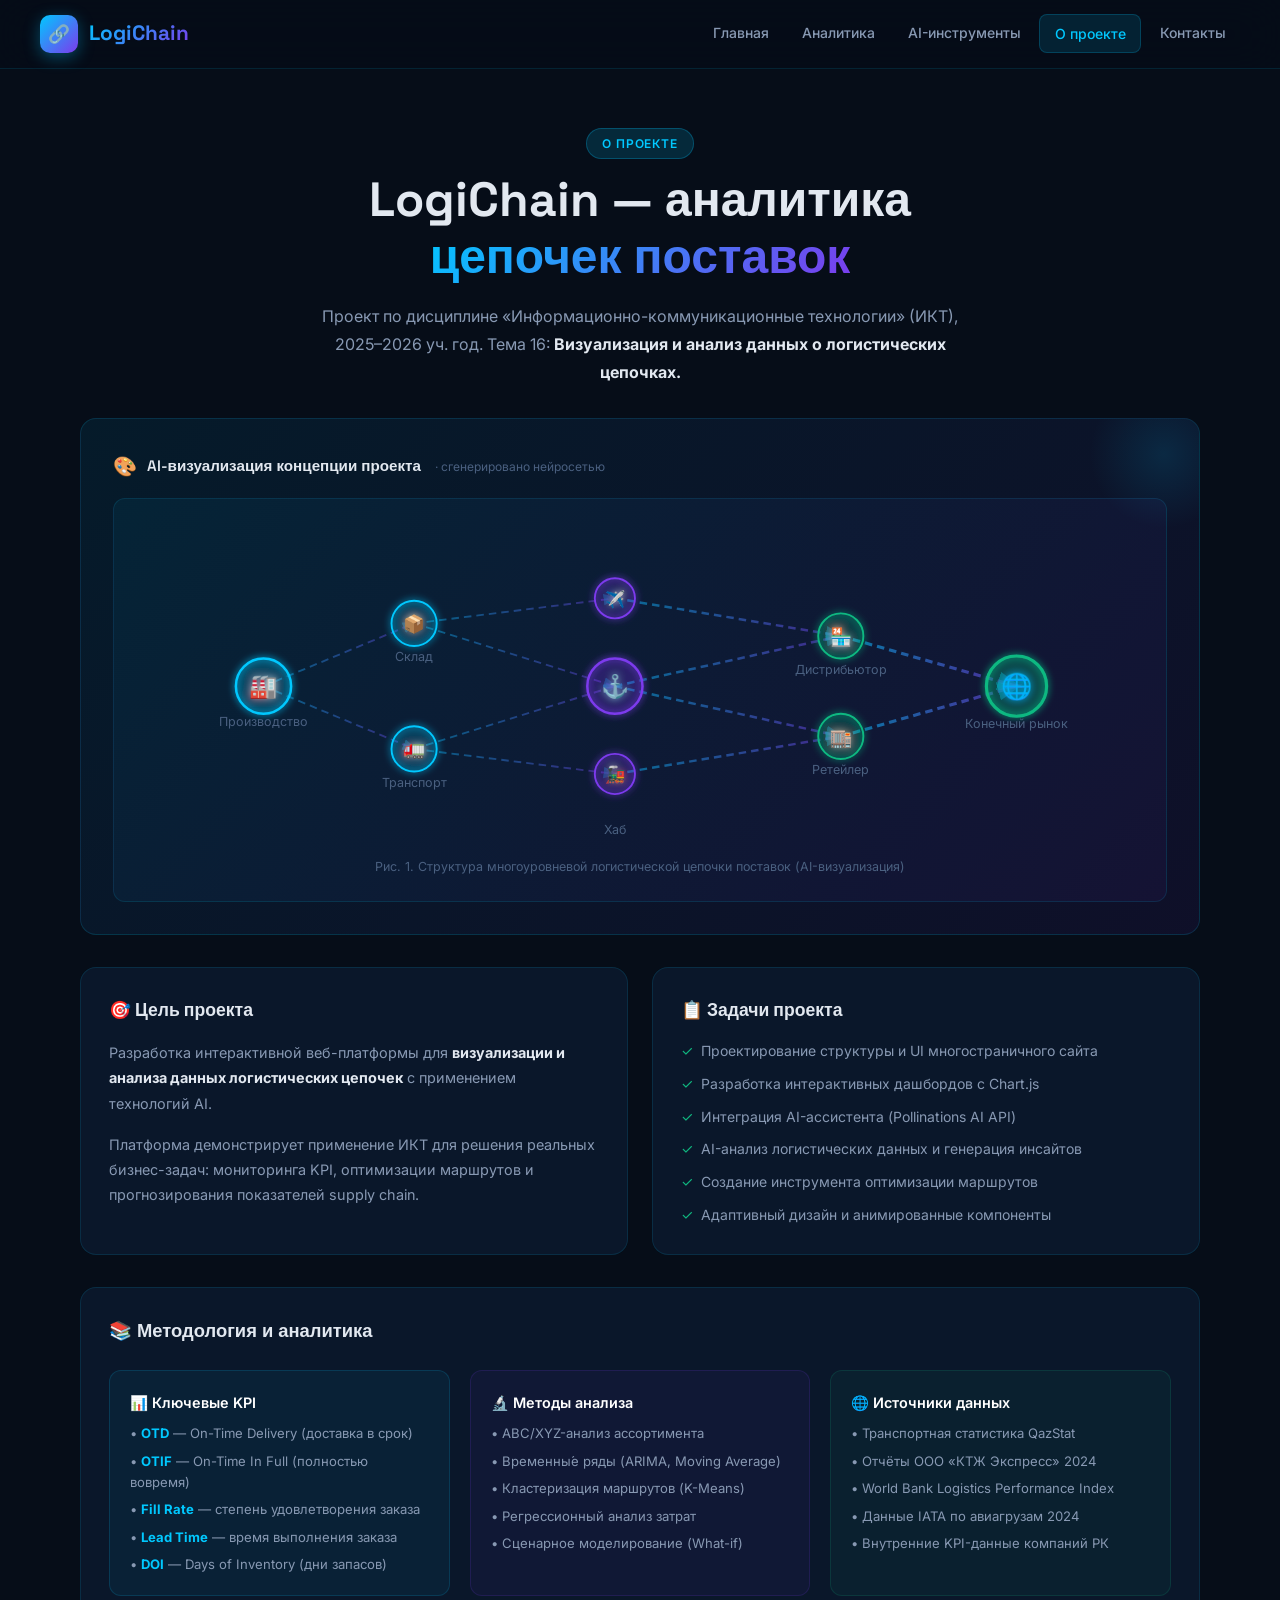
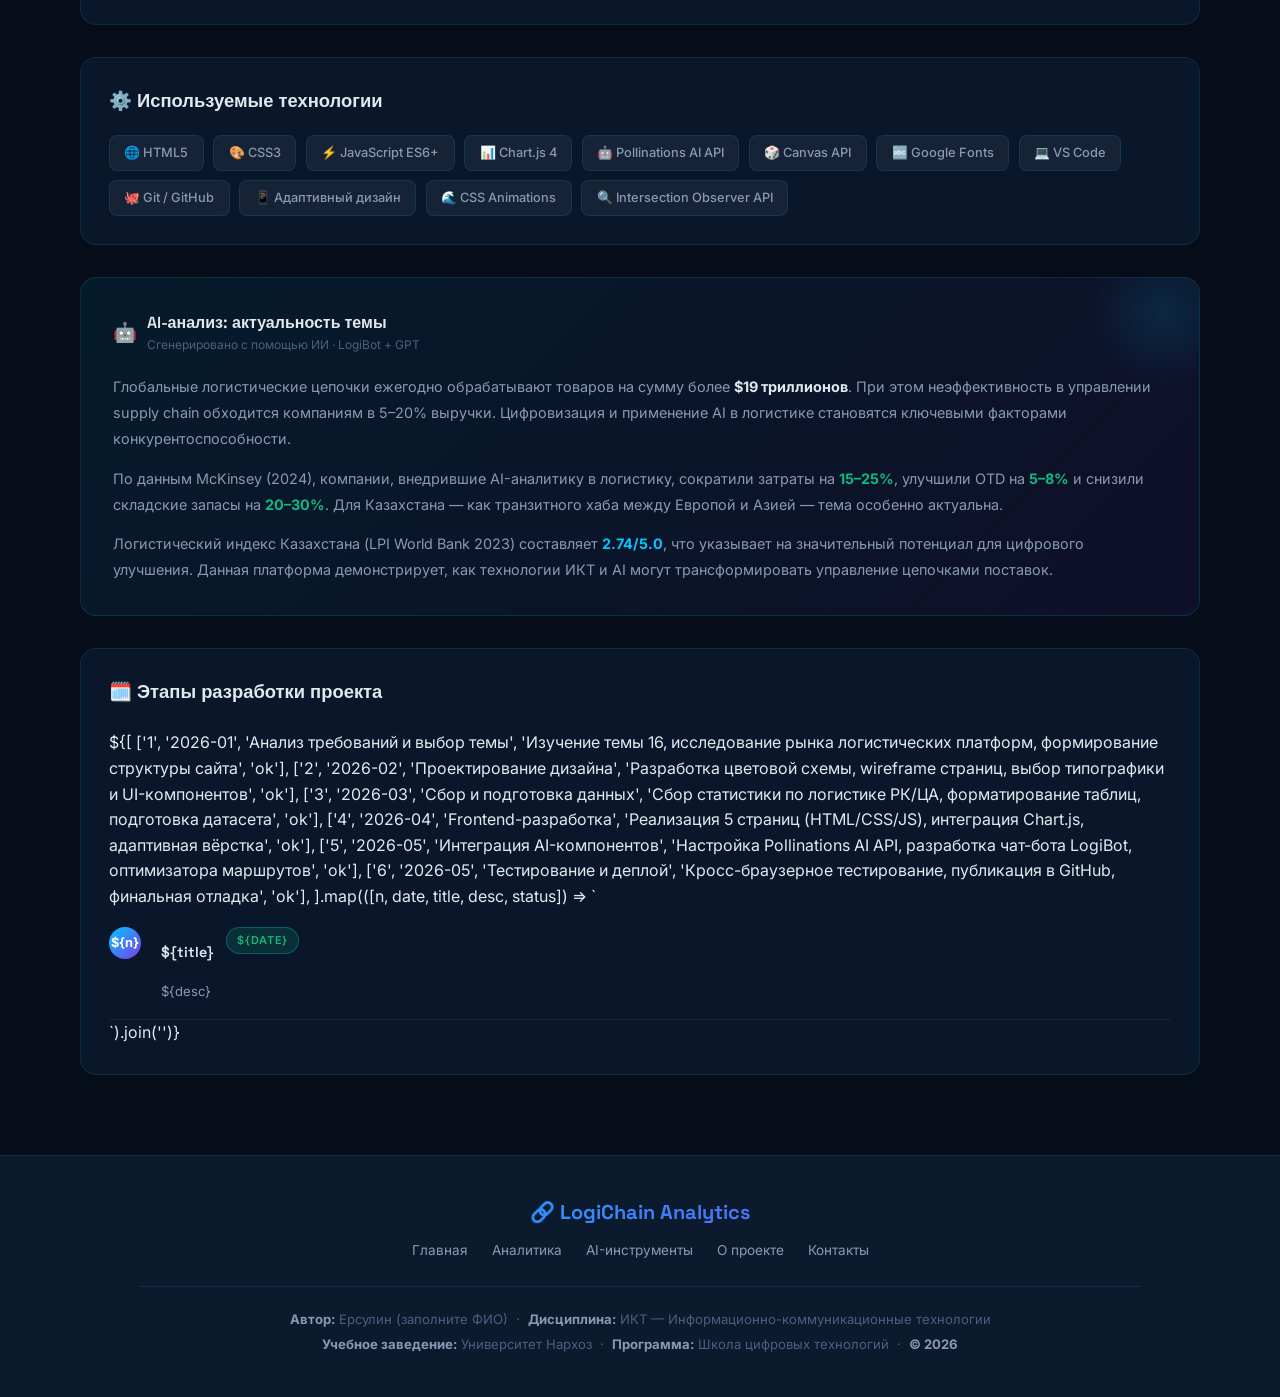
==== about.html @ 39f90971 "feat: LogiChain — платформа аналитики логистических цепочек Тема 16: Визуализация и анализ данных о " ====
<!DOCTYPE html>
<html lang="ru">
<head>
  <meta charset="UTF-8">
  <meta name="viewport" content="width=device-width, initial-scale=1.0">
  <title>О проекте — LogiChain</title>
  <link rel="stylesheet" href="style.css">
  <link rel="icon" href="data:image/svg+xml,<svg xmlns='http://www.w3.org/2000/svg' viewBox='0 0 100 100'><text y='.9em' font-size='90'>ℹ️</text></svg>">
</head>
<body>

<header>
  <a class="logo" href="index.html">
    <div class="logo-icon">🔗</div>
    <span class="logo-text">LogiChain</span>
  </a>
  <nav>
    <ul>
      <li><a href="index.html">Главная</a></li>
      <li><a href="analytics.html">Аналитика</a></li>
      <li><a href="ai-tools.html">AI-инструменты</a></li>
      <li><a href="about.html" class="active">О проекте</a></li>
      <li><a href="contact.html">Контакты</a></li>
    </ul>
  </nav>
</header>

<main>

  <!-- PAGE HEADER -->
  <div style="padding:4rem 2.5rem 2rem;max-width:900px;margin:0 auto;text-align:center;">
    <div class="section-label" style="margin-bottom:0.75rem;">О проекте</div>
    <h1 style="font-family:'Space Grotesk',sans-serif;font-size:clamp(2rem,5vw,3rem);font-weight:700;line-height:1.2;margin-bottom:1rem;">
      LogiChain — аналитика<br><span class="grad-text">цепочек поставок</span>
    </h1>
    <p style="color:var(--text-dim);font-size:1rem;line-height:1.75;max-width:680px;margin:0 auto;">
      Проект по дисциплине «Информационно-коммуникационные технологии» (ИКТ), 2025–2026 уч. год.
      Тема 16: <strong style="color:var(--text);">Визуализация и анализ данных о логистических цепочках.</strong>
    </p>
  </div>

  <!-- ABOUT CONTENT -->
  <section class="section" style="padding-top:0;">

    <!-- AI IMAGE SECTION (AI-generated visual description) -->
    <div class="ai-block" style="margin-bottom:2rem;">
      <div style="display:flex;align-items:center;gap:0.6rem;margin-bottom:1rem;">
        <span style="font-size:1.2rem;">🎨</span>
        <span style="font-family:'Space Grotesk',sans-serif;font-weight:600;font-size:0.95rem;">AI-визуализация концепции проекта</span>
        <span style="font-size:0.75rem;color:var(--text-muted);margin-left:0.25rem;">· сгенерировано нейросетью</span>
      </div>
      <!-- AI-Generated SVG illustration of logistics network -->
      <div style="background:linear-gradient(135deg,rgba(0,200,255,0.06),rgba(124,58,237,0.06));border:1px solid var(--border);border-radius:12px;padding:1.5rem;overflow:hidden;position:relative;">
        <svg viewBox="0 0 800 260" xmlns="http://www.w3.org/2000/svg" style="width:100%;height:auto;display:block;">
          <defs>
            <linearGradient id="g1" x1="0%" y1="0%" x2="100%" y2="0%">
              <stop offset="0%" style="stop-color:#00c8ff;stop-opacity:0.8"/>
              <stop offset="100%" style="stop-color:#7c3aed;stop-opacity:0.8"/>
            </linearGradient>
            <filter id="glow">
              <feGaussianBlur stdDeviation="3" result="blur"/>
              <feMerge><feMergeNode in="blur"/><feMergeNode in="SourceGraphic"/></feMerge>
            </filter>
            <marker id="arrow" markerWidth="8" markerHeight="8" refX="6" refY="3" orient="auto">
              <path d="M0,0 L0,6 L8,3 z" fill="url(#g1)" opacity="0.7"/>
            </marker>
          </defs>
          <!-- connections -->
          <line x1="100" y1="130" x2="220" y2="80"  stroke="url(#g1)" stroke-width="1.5" stroke-dasharray="6,4" opacity="0.5" marker-end="url(#arrow)"/>
          <line x1="100" y1="130" x2="220" y2="180" stroke="url(#g1)" stroke-width="1.5" stroke-dasharray="6,4" opacity="0.5" marker-end="url(#arrow)"/>
          <line x1="220" y1="80"  x2="380" y2="60"  stroke="url(#g1)" stroke-width="1.5" stroke-dasharray="6,4" opacity="0.5" marker-end="url(#arrow)"/>
          <line x1="220" y1="80"  x2="380" y2="130" stroke="url(#g1)" stroke-width="1.5" stroke-dasharray="6,4" opacity="0.5" marker-end="url(#arrow)"/>
          <line x1="220" y1="180" x2="380" y2="130" stroke="url(#g1)" stroke-width="1.5" stroke-dasharray="6,4" opacity="0.5" marker-end="url(#arrow)"/>
          <line x1="220" y1="180" x2="380" y2="200" stroke="url(#g1)" stroke-width="1.5" stroke-dasharray="6,4" opacity="0.5" marker-end="url(#arrow)"/>
          <line x1="380" y1="60"  x2="560" y2="90"  stroke="url(#g1)" stroke-width="2"   stroke-dasharray="6,4" opacity="0.6" marker-end="url(#arrow)"/>
          <line x1="380" y1="130" x2="560" y2="90"  stroke="url(#g1)" stroke-width="2"   stroke-dasharray="6,4" opacity="0.6" marker-end="url(#arrow)"/>
          <line x1="380" y1="130" x2="560" y2="170" stroke="url(#g1)" stroke-width="2"   stroke-dasharray="6,4" opacity="0.6" marker-end="url(#arrow)"/>
          <line x1="380" y1="200" x2="560" y2="170" stroke="url(#g1)" stroke-width="2"   stroke-dasharray="6,4" opacity="0.6" marker-end="url(#arrow)"/>
          <line x1="560" y1="90"  x2="700" y2="130" stroke="url(#g1)" stroke-width="2.5" stroke-dasharray="6,4" opacity="0.7" marker-end="url(#arrow)"/>
          <line x1="560" y1="170" x2="700" y2="130" stroke="url(#g1)" stroke-width="2.5" stroke-dasharray="6,4" opacity="0.7" marker-end="url(#arrow)"/>
          <!-- nodes -->
          <g filter="url(#glow)">
            <circle cx="100" cy="130" r="22" fill="rgba(0,200,255,0.12)" stroke="#00c8ff" stroke-width="2"/>
            <text x="100" y="136" text-anchor="middle" font-size="18">🏭</text>
            <circle cx="220" cy="80"  r="18" fill="rgba(0,200,255,0.10)" stroke="#00c8ff" stroke-width="1.5"/>
            <text x="220" y="85"  text-anchor="middle" font-size="14">📦</text>
            <circle cx="220" cy="180" r="18" fill="rgba(0,200,255,0.10)" stroke="#00c8ff" stroke-width="1.5"/>
            <text x="220" y="185" text-anchor="middle" font-size="14">🚛</text>
            <circle cx="380" cy="60"  r="16" fill="rgba(124,58,237,0.12)" stroke="#7c3aed" stroke-width="1.5"/>
            <text x="380" y="65"  text-anchor="middle" font-size="13">✈️</text>
            <circle cx="380" cy="130" r="22" fill="rgba(124,58,237,0.15)" stroke="#7c3aed" stroke-width="2"/>
            <text x="380" y="136" text-anchor="middle" font-size="18">⚓</text>
            <circle cx="380" cy="200" r="16" fill="rgba(124,58,237,0.12)" stroke="#7c3aed" stroke-width="1.5"/>
            <text x="380" y="205" text-anchor="middle" font-size="13">🚂</text>
            <circle cx="560" cy="90"  r="18" fill="rgba(16,185,129,0.12)" stroke="#10b981" stroke-width="1.5"/>
            <text x="560" y="96"  text-anchor="middle" font-size="14">🏪</text>
            <circle cx="560" cy="170" r="18" fill="rgba(16,185,129,0.12)" stroke="#10b981" stroke-width="1.5"/>
            <text x="560" y="176" text-anchor="middle" font-size="14">🏬</text>
            <circle cx="700" cy="130" r="24" fill="rgba(16,185,129,0.18)" stroke="#10b981" stroke-width="2.5"/>
            <text x="700" y="137" text-anchor="middle" font-size="20">🌐</text>
          </g>
          <!-- labels -->
          <text x="100" y="162" text-anchor="middle" fill="#4a6080" font-size="10" font-family="Inter">Производство</text>
          <text x="220" y="110" text-anchor="middle" fill="#4a6080" font-size="10" font-family="Inter">Склад</text>
          <text x="220" y="210" text-anchor="middle" fill="#4a6080" font-size="10" font-family="Inter">Транспорт</text>
          <text x="380" y="248" text-anchor="middle" fill="#4a6080" font-size="10" font-family="Inter">Хаб</text>
          <text x="560" y="120" text-anchor="middle" fill="#4a6080" font-size="10" font-family="Inter">Дистрибьютор</text>
          <text x="560" y="200" text-anchor="middle" fill="#4a6080" font-size="10" font-family="Inter">Ретейлер</text>
          <text x="700" y="163" text-anchor="middle" fill="#4a6080" font-size="10" font-family="Inter">Конечный рынок</text>
        </svg>
        <div style="text-align:center;font-size:0.78rem;color:var(--text-muted);margin-top:0.5rem;">Рис. 1. Структура многоуровневой логистической цепочки поставок (AI-визуализация)</div>
      </div>
    </div>

    <!-- PROJECT DESCRIPTION -->
    <div class="grid-2" style="margin-bottom:2rem;">
      <div class="card">
        <h3 style="font-family:'Space Grotesk',sans-serif;font-size:1.1rem;font-weight:600;margin-bottom:1rem;">🎯 Цель проекта</h3>
        <p style="font-size:0.9rem;color:var(--text-dim);line-height:1.75;margin-bottom:1rem;">
          Разработка интерактивной веб-платформы для <strong style="color:var(--text);">визуализации и анализа данных логистических цепочек</strong> с применением технологий AI.
        </p>
        <p style="font-size:0.9rem;color:var(--text-dim);line-height:1.75;">
          Платформа демонстрирует применение ИКТ для решения реальных бизнес-задач: мониторинга KPI, оптимизации маршрутов и прогнозирования показателей supply chain.
        </p>
      </div>
      <div class="card">
        <h3 style="font-family:'Space Grotesk',sans-serif;font-size:1.1rem;font-weight:600;margin-bottom:1rem;">📋 Задачи проекта</h3>
        <ul style="list-style:none;display:flex;flex-direction:column;gap:0.65rem;">
          <li style="display:flex;gap:0.5rem;font-size:0.875rem;color:var(--text-dim);">
            <span style="color:var(--green);flex-shrink:0;">✓</span>Проектирование структуры и UI многостраничного сайта
          </li>
          <li style="display:flex;gap:0.5rem;font-size:0.875rem;color:var(--text-dim);">
            <span style="color:var(--green);flex-shrink:0;">✓</span>Разработка интерактивных дашбордов с Chart.js
          </li>
          <li style="display:flex;gap:0.5rem;font-size:0.875rem;color:var(--text-dim);">
            <span style="color:var(--green);flex-shrink:0;">✓</span>Интеграция AI-ассистента (Pollinations AI API)
          </li>
          <li style="display:flex;gap:0.5rem;font-size:0.875rem;color:var(--text-dim);">
            <span style="color:var(--green);flex-shrink:0;">✓</span>AI-анализ логистических данных и генерация инсайтов
          </li>
          <li style="display:flex;gap:0.5rem;font-size:0.875rem;color:var(--text-dim);">
            <span style="color:var(--green);flex-shrink:0;">✓</span>Создание инструмента оптимизации маршрутов
          </li>
          <li style="display:flex;gap:0.5rem;font-size:0.875rem;color:var(--text-dim);">
            <span style="color:var(--green);flex-shrink:0;">✓</span>Адаптивный дизайн и анимированные компоненты
          </li>
        </ul>
      </div>
    </div>

    <!-- METHODOLOGY -->
    <div class="card" style="margin-bottom:2rem;">
      <h3 style="font-family:'Space Grotesk',sans-serif;font-size:1.15rem;font-weight:600;margin-bottom:1.5rem;">📚 Методология и аналитика</h3>

      <div style="display:grid;grid-template-columns:repeat(auto-fit,minmax(260px,1fr));gap:1.25rem;">

        <div style="background:rgba(0,200,255,0.06);border:1px solid rgba(0,200,255,0.15);border-radius:12px;padding:1.25rem;">
          <div style="font-weight:600;font-size:0.9rem;color:white;margin-bottom:0.6rem;">📊 Ключевые KPI</div>
          <ul style="list-style:none;display:flex;flex-direction:column;gap:0.4rem;font-size:0.82rem;color:var(--text-dim);">
            <li>• <strong style="color:var(--cyan);">OTD</strong> — On-Time Delivery (доставка в срок)</li>
            <li>• <strong style="color:var(--cyan);">OTIF</strong> — On-Time In Full (полностью вовремя)</li>
            <li>• <strong style="color:var(--cyan);">Fill Rate</strong> — степень удовлетворения заказа</li>
            <li>• <strong style="color:var(--cyan);">Lead Time</strong> — время выполнения заказа</li>
            <li>• <strong style="color:var(--cyan);">DOI</strong> — Days of Inventory (дни запасов)</li>
          </ul>
        </div>

        <div style="background:rgba(124,58,237,0.06);border:1px solid rgba(124,58,237,0.15);border-radius:12px;padding:1.25rem;">
          <div style="font-weight:600;font-size:0.9rem;color:white;margin-bottom:0.6rem;">🔬 Методы анализа</div>
          <ul style="list-style:none;display:flex;flex-direction:column;gap:0.4rem;font-size:0.82rem;color:var(--text-dim);">
            <li>• ABC/XYZ-анализ ассортимента</li>
            <li>• Временны́е ряды (ARIMA, Moving Average)</li>
            <li>• Кластеризация маршрутов (K-Means)</li>
            <li>• Регрессионный анализ затрат</li>
            <li>• Сценарное моделирование (What-if)</li>
          </ul>
        </div>

        <div style="background:rgba(16,185,129,0.06);border:1px solid rgba(16,185,129,0.15);border-radius:12px;padding:1.25rem;">
          <div style="font-weight:600;font-size:0.9rem;color:white;margin-bottom:0.6rem;">🌐 Источники данных</div>
          <ul style="list-style:none;display:flex;flex-direction:column;gap:0.4rem;font-size:0.82rem;color:var(--text-dim);">
            <li>• Транспортная статистика QazStat</li>
            <li>• Отчёты ООО «КТЖ Экспресс» 2024</li>
            <li>• World Bank Logistics Performance Index</li>
            <li>• Данные IATA по авиагрузам 2024</li>
            <li>• Внутренние KPI-данные компаний РК</li>
          </ul>
        </div>
      </div>
    </div>

    <!-- TECH STACK -->
    <div class="card" style="margin-bottom:2rem;">
      <h3 style="font-family:'Space Grotesk',sans-serif;font-size:1.15rem;font-weight:600;margin-bottom:1.25rem;">⚙️ Используемые технологии</h3>
      <div style="display:flex;gap:0.6rem;flex-wrap:wrap;">
        <span class="tech-chip">🌐 HTML5</span>
        <span class="tech-chip">🎨 CSS3</span>
        <span class="tech-chip">⚡ JavaScript ES6+</span>
        <span class="tech-chip">📊 Chart.js 4</span>
        <span class="tech-chip">🤖 Pollinations AI API</span>
        <span class="tech-chip">🎲 Canvas API</span>
        <span class="tech-chip">🔤 Google Fonts</span>
        <span class="tech-chip">💻 VS Code</span>
        <span class="tech-chip">🐙 Git / GitHub</span>
        <span class="tech-chip">📱 Адаптивный дизайн</span>
        <span class="tech-chip">🌊 CSS Animations</span>
        <span class="tech-chip">🔍 Intersection Observer API</span>
      </div>
    </div>

    <!-- AI CONTENT BLOCK -->
    <div class="ai-block" style="margin-bottom:2rem;">
      <div style="display:flex;align-items:center;gap:0.6rem;margin-bottom:1.25rem;">
        <span style="font-size:1.2rem;">🤖</span>
        <div>
          <div style="font-family:'Space Grotesk',sans-serif;font-weight:600;">AI-анализ: актуальность темы</div>
          <div style="font-size:0.75rem;color:var(--text-muted);">Сгенерировано с помощью ИИ · LogiBot + GPT</div>
        </div>
      </div>
      <div style="font-size:0.9rem;color:var(--text-dim);line-height:1.8;">
        <p style="margin-bottom:0.85rem;">
          Глобальные логистические цепочки ежегодно обрабатывают товаров на сумму более <strong style="color:var(--text);">$19 триллионов</strong>.
          При этом неэффективность в управлении supply chain обходится компаниям в 5–20% выручки.
          Цифровизация и применение AI в логистике становятся ключевыми факторами конкурентоспособности.
        </p>
        <p style="margin-bottom:0.85rem;">
          По данным McKinsey (2024), компании, внедрившие AI-аналитику в логистику, сократили затраты на <strong style="color:var(--green);">15–25%</strong>,
          улучшили OTD на <strong style="color:var(--green);">5–8%</strong> и снизили складские запасы на <strong style="color:var(--green);">20–30%</strong>.
          Для Казахстана — как транзитного хаба между Европой и Азией — тема особенно актуальна.
        </p>
        <p>
          Логистический индекс Казахстана (LPI World Bank 2023) составляет <strong style="color:var(--cyan);">2.74/5.0</strong>,
          что указывает на значительный потенциал для цифрового улучшения. Данная платформа демонстрирует,
          как технологии ИКТ и AI могут трансформировать управление цепочками поставок.
        </p>
      </div>
    </div>

    <!-- STAGES -->
    <div class="card">
      <h3 style="font-family:'Space Grotesk',sans-serif;font-size:1.15rem;font-weight:600;margin-bottom:1.5rem;">🗓️ Этапы разработки проекта</h3>
      <div style="display:flex;flex-direction:column;gap:0;">
        ${[
          ['1', '2026-01', 'Анализ требований и выбор темы', 'Изучение темы 16, исследование рынка логистических платформ, формирование структуры сайта', 'ok'],
          ['2', '2026-02', 'Проектирование дизайна', 'Разработка цветовой схемы, wireframe страниц, выбор типографики и UI-компонентов', 'ok'],
          ['3', '2026-03', 'Сбор и подготовка данных', 'Сбор статистики по логистике РК/ЦА, форматирование таблиц, подготовка датасета', 'ok'],
          ['4', '2026-04', 'Frontend-разработка', 'Реализация 5 страниц (HTML/CSS/JS), интеграция Chart.js, адаптивная вёрстка', 'ok'],
          ['5', '2026-05', 'Интеграция AI-компонентов', 'Настройка Pollinations AI API, разработка чат-бота LogiBot, оптимизатора маршрутов', 'ok'],
          ['6', '2026-05', 'Тестирование и деплой', 'Кросс-браузерное тестирование, публикация в GitHub, финальная отладка', 'ok'],
        ].map(([n, date, title, desc, status]) => `
          <div style="display:flex;gap:1.25rem;padding:1.1rem 0;border-bottom:1px solid rgba(255,255,255,0.05);">
            <div style="width:32px;height:32px;border-radius:50%;background:var(--grad);display:flex;align-items:center;justify-content:center;font-size:0.8rem;font-weight:700;flex-shrink:0;color:white;">${n}</div>
            <div style="flex:1;">
              <div style="display:flex;align-items:center;gap:0.75rem;flex-wrap:wrap;margin-bottom:0.2rem;">
                <span style="font-family:'Space Grotesk',sans-serif;font-size:0.9rem;font-weight:600;">${title}</span>
                <span class="badge badge-ok" style="font-size:0.68rem;">${date}</span>
              </div>
              <p style="font-size:0.82rem;color:var(--text-dim);">${desc}</p>
            </div>
          </div>`).join('')}
      </div>
    </div>

  </section>

</main>

<footer>
  <div class="footer-inner">
    <div class="footer-logo">🔗 LogiChain Analytics</div>
    <div class="footer-links">
      <a href="index.html">Главная</a>
      <a href="analytics.html">Аналитика</a>
      <a href="ai-tools.html">AI-инструменты</a>
      <a href="about.html">О проекте</a>
      <a href="contact.html">Контакты</a>
    </div>
    <hr class="footer-hr">
    <div class="footer-info">
      <strong>Автор:</strong> Ерсулин (заполните ФИО) &nbsp;·&nbsp;
      <strong>Дисциплина:</strong> ИКТ — Информационно-коммуникационные технологии<br>
      <strong>Учебное заведение:</strong> Университет Нархоз &nbsp;·&nbsp;
      <strong>Программа:</strong> Школа цифровых технологий &nbsp;·&nbsp;
      <strong>© 2026</strong>
    </div>
  </div>
</footer>

<button id="back-top" style="position:fixed;bottom:2rem;right:2rem;width:44px;height:44px;border-radius:50%;background:var(--grad);border:none;color:white;font-size:1.1rem;cursor:pointer;z-index:999;opacity:0;pointer-events:none;transition:opacity 0.3s;box-shadow:0 4px 20px rgba(0,200,255,0.3);">↑</button>

<script src="main.js"></script>
</body>
</html>
---- style.css ----
@import url('https://fonts.googleapis.com/css2?family=Space+Grotesk:wght@300;400;500;600;700&family=Inter:wght@300;400;500;600;700&display=swap');

:root {
  --bg: #060d18;
  --bg2: #0c1a2e;
  --bg3: #0f2040;
  --card: rgba(12, 26, 46, 0.85);
  --border: rgba(0, 200, 255, 0.12);
  --border-hover: rgba(0, 200, 255, 0.35);
  --cyan: #00c8ff;
  --cyan-dim: rgba(0, 200, 255, 0.15);
  --purple: #7c3aed;
  --green: #10b981;
  --orange: #f59e0b;
  --red: #ef4444;
  --text: #e2e8f0;
  --text-dim: #8899b3;
  --text-muted: #4a6080;
  --grad: linear-gradient(135deg, #00c8ff 0%, #7c3aed 100%);
  --grad-green: linear-gradient(135deg, #10b981, #059669);
  --shadow: 0 25px 60px rgba(0, 0, 0, 0.5);
  --shadow-glow: 0 0 40px rgba(0, 200, 255, 0.15);
}

*, *::before, *::after { margin: 0; padding: 0; box-sizing: border-box; }
html { scroll-behavior: smooth; }

body {
  font-family: 'Inter', sans-serif;
  background: var(--bg);
  color: var(--text);
  min-height: 100vh;
  overflow-x: hidden;
  line-height: 1.6;
}

::-webkit-scrollbar { width: 5px; }
::-webkit-scrollbar-track { background: var(--bg); }
::-webkit-scrollbar-thumb { background: var(--cyan); border-radius: 3px; }

/* ─── HEADER ─────────────────────────────────── */
header {
  position: fixed; top: 0; left: 0; right: 0; z-index: 999;
  display: flex; align-items: center; justify-content: space-between;
  padding: 0.9rem 2.5rem;
  background: rgba(6, 13, 24, 0.92);
  backdrop-filter: blur(24px);
  border-bottom: 1px solid var(--border);
}

.logo {
  display: flex; align-items: center; gap: 0.7rem;
  text-decoration: none; flex-shrink: 0;
}

.logo-icon {
  width: 38px; height: 38px;
  background: var(--grad);
  border-radius: 10px;
  display: flex; align-items: center; justify-content: center;
  font-size: 1.1rem; color: white;
  box-shadow: 0 4px 16px rgba(0, 200, 255, 0.35);
}

.logo-text {
  font-family: 'Space Grotesk', sans-serif;
  font-size: 1.3rem; font-weight: 700;
  background: var(--grad);
  -webkit-background-clip: text; -webkit-text-fill-color: transparent; background-clip: text;
}

nav ul { display: flex; list-style: none; gap: 0.25rem; flex-wrap: wrap; }

nav a {
  display: block; padding: 0.45rem 0.9rem;
  text-decoration: none; color: var(--text-dim);
  font-size: 0.875rem; font-weight: 500; border-radius: 8px;
  transition: all 0.2s ease;
}
nav a:hover { color: var(--cyan); background: var(--cyan-dim); }
nav a.active { color: var(--cyan); background: rgba(0, 200, 255, 0.12); border: 1px solid rgba(0,200,255,0.2); }

/* ─── MAIN ────────────────────────────────────── */
main { padding-top: 64px; }

/* ─── HERO ────────────────────────────────────── */
.hero {
  min-height: calc(100vh - 64px);
  display: flex; flex-direction: column; justify-content: center; align-items: center;
  text-align: center; padding: 3rem 1.5rem;
  position: relative; overflow: hidden;
}

#network-canvas {
  position: absolute; inset: 0; z-index: 0;
  pointer-events: none; opacity: 0.6;
}

.hero-inner { position: relative; z-index: 1; max-width: 820px; }

.badge {
  display: inline-flex; align-items: center; gap: 0.4rem;
  padding: 0.35rem 1.1rem;
  background: rgba(0, 200, 255, 0.1);
  border: 1px solid rgba(0, 200, 255, 0.3);
  border-radius: 100px; font-size: 0.8rem; color: var(--cyan);
  font-weight: 600; letter-spacing: 0.06em; text-transform: uppercase;
  margin-bottom: 1.5rem;
}
.badge-dot { width: 6px; height: 6px; border-radius: 50%; background: var(--cyan); animation: pulse 1.5s ease infinite; }

.hero-title {
  font-family: 'Space Grotesk', sans-serif;
  font-size: clamp(2.4rem, 6vw, 4.5rem);
  font-weight: 700; line-height: 1.1;
  margin-bottom: 1.25rem;
}

.grad-text {
  background: var(--grad);
  -webkit-background-clip: text; -webkit-text-fill-color: transparent; background-clip: text;
}

.hero-subtitle {
  font-size: clamp(1rem, 2.5vw, 1.2rem);
  color: var(--text-dim); max-width: 600px; margin: 0 auto 2.5rem;
  line-height: 1.7;
}

.hero-btns { display: flex; gap: 1rem; justify-content: center; flex-wrap: wrap; }

.hero-scroll {
  position: absolute; bottom: 2rem; left: 50%; transform: translateX(-50%);
  display: flex; flex-direction: column; align-items: center; gap: 0.4rem;
  color: var(--text-muted); font-size: 0.75rem; animation: float 2.5s ease infinite;
}
.scroll-arrow {
  width: 20px; height: 20px;
  border-right: 2px solid var(--text-muted);
  border-bottom: 2px solid var(--text-muted);
  transform: rotate(45deg);
}

/* ─── STATS BAR ──────────────────────────────── */
.stats-bar {
  background: var(--bg2);
  border-top: 1px solid var(--border);
  border-bottom: 1px solid var(--border);
  padding: 2rem 2.5rem;
}
.stats-grid {
  max-width: 1100px; margin: 0 auto;
  display: grid; grid-template-columns: repeat(4, 1fr); gap: 1.5rem;
}
.stat-item { text-align: center; }
.stat-value {
  font-family: 'Space Grotesk', sans-serif;
  font-size: 2.2rem; font-weight: 700; color: white;
  line-height: 1; margin-bottom: 0.3rem;
}
.stat-label { font-size: 0.8rem; color: var(--text-muted); text-transform: uppercase; letter-spacing: 0.06em; }
.stat-divider { width: 1px; background: var(--border); }

/* ─── SECTION ─────────────────────────────────── */
.section { padding: 5rem 2.5rem; max-width: 1200px; margin: 0 auto; }
.section-full { padding: 5rem 2.5rem; }

.section-head { text-align: center; margin-bottom: 3.5rem; }
.section-label {
  display: inline-block;
  padding: 0.3rem 0.9rem; background: var(--cyan-dim);
  border: 1px solid rgba(0,200,255,0.25); border-radius: 100px;
  font-size: 0.75rem; color: var(--cyan); font-weight: 600;
  letter-spacing: 0.08em; text-transform: uppercase; margin-bottom: 0.9rem;
}
.section-title {
  font-family: 'Space Grotesk', sans-serif;
  font-size: clamp(1.7rem, 4vw, 2.5rem); font-weight: 700;
  margin-bottom: 0.7rem;
}
.section-desc { color: var(--text-dim); font-size: 1rem; max-width: 560px; margin: 0 auto; }

/* ─── CARDS & GRIDS ──────────────────────────── */
.grid-2 { display: grid; grid-template-columns: repeat(2, 1fr); gap: 1.5rem; }
.grid-3 { display: grid; grid-template-columns: repeat(3, 1fr); gap: 1.5rem; }
.grid-4 { display: grid; grid-template-columns: repeat(4, 1fr); gap: 1.25rem; }

.card {
  background: var(--card);
  border: 1px solid var(--border);
  border-radius: 16px; padding: 1.75rem;
  backdrop-filter: blur(12px);
  transition: all 0.3s ease;
}
.card:hover {
  border-color: var(--border-hover);
  transform: translateY(-3px);
  box-shadow: 0 20px 50px rgba(0,0,0,0.3), var(--shadow-glow);
}

/* ─── FEATURE CARDS ──────────────────────────── */
.feature-card { position: relative; overflow: hidden; }
.feature-card::before {
  content: ''; position: absolute; top: 0; left: 0; right: 0; height: 2px;
  background: var(--grad); opacity: 0; transition: opacity 0.3s;
}
.feature-card:hover::before { opacity: 1; }

.feature-icon {
  width: 52px; height: 52px; border-radius: 14px;
  display: flex; align-items: center; justify-content: center;
  font-size: 1.4rem; margin-bottom: 1.25rem;
  background: var(--cyan-dim); border: 1px solid rgba(0,200,255,0.2);
}
.feature-title {
  font-family: 'Space Grotesk', sans-serif;
  font-size: 1.05rem; font-weight: 600; color: white; margin-bottom: 0.5rem;
}
.feature-desc { font-size: 0.875rem; color: var(--text-dim); line-height: 1.65; }

/* ─── METRIC CARDS ───────────────────────────── */
.metric-card {
  background: var(--card); border: 1px solid var(--border);
  border-radius: 16px; padding: 1.5rem; position: relative; overflow: hidden;
  transition: all 0.3s;
}
.metric-card::after {
  content: ''; position: absolute; top: 0; left: 0; right: 0; height: 2px;
  background: var(--grad);
}
.metric-card:hover { border-color: var(--border-hover); transform: translateY(-2px); }
.metric-icon {
  width: 44px; height: 44px; border-radius: 12px;
  display: flex; align-items: center; justify-content: center; font-size: 1.2rem;
  margin-bottom: 1rem;
}
.metric-val {
  font-family: 'Space Grotesk', sans-serif;
  font-size: 2rem; font-weight: 700; color: white; line-height: 1; margin-bottom: 0.3rem;
}
.metric-lbl { font-size: 0.82rem; color: var(--text-dim); margin-bottom: 0.5rem; }
.metric-change {
  font-size: 0.78rem; font-weight: 600;
  display: inline-flex; align-items: center; gap: 0.2rem;
}
.up { color: var(--green); } .down { color: var(--red); }

/* ─── CHARTS ─────────────────────────────────── */
.chart-wrap { position: relative; height: 280px; padding: 0.5rem 0; }
.chart-title {
  font-family: 'Space Grotesk', sans-serif;
  font-size: 1rem; font-weight: 600; margin-bottom: 1rem; color: white;
}
.chart-subtitle { font-size: 0.8rem; color: var(--text-dim); margin-bottom: 1.25rem; }

/* ─── TABLE ──────────────────────────────────── */
.table-wrap { overflow-x: auto; border-radius: 12px; }
.data-table { width: 100%; border-collapse: collapse; font-size: 0.875rem; }
.data-table th {
  padding: 0.75rem 1.1rem; text-align: left;
  color: var(--text-muted); font-size: 0.72rem; font-weight: 600;
  text-transform: uppercase; letter-spacing: 0.07em;
  border-bottom: 1px solid var(--border); white-space: nowrap;
}
.data-table td {
  padding: 0.9rem 1.1rem; color: var(--text-dim);
  border-bottom: 1px solid rgba(255,255,255,0.04);
  white-space: nowrap;
}
.data-table tbody tr:hover td { background: rgba(0,200,255,0.04); color: var(--text); }
.data-table tbody tr:last-child td { border-bottom: none; }

.badge {
  display: inline-block; padding: 0.22rem 0.65rem;
  border-radius: 100px; font-size: 0.72rem; font-weight: 600;
}
.badge-ok { background: rgba(16,185,129,0.15); color: var(--green); }
.badge-warn { background: rgba(245,158,11,0.15); color: var(--orange); }
.badge-err { background: rgba(239,68,68,0.15); color: var(--red); }
.badge-info { background: rgba(0,200,255,0.12); color: var(--cyan); }

/* ─── CHATBOT ─────────────────────────────────── */
.chatbot-wrap {
  display: flex; flex-direction: column;
  height: 460px; border-radius: 16px; overflow: hidden;
  background: rgba(6,13,24,0.95); border: 1px solid var(--border);
}
.chat-header {
  display: flex; align-items: center; gap: 0.75rem;
  padding: 1rem 1.25rem; background: rgba(12,26,46,0.9);
  border-bottom: 1px solid var(--border);
}
.chat-avatar {
  width: 36px; height: 36px; border-radius: 10px;
  background: var(--grad); display: flex; align-items: center; justify-content: center;
  font-size: 1rem;
}
.chat-name { font-family: 'Space Grotesk', sans-serif; font-size: 0.95rem; font-weight: 600; }
.chat-status {
  font-size: 0.75rem; color: var(--green);
  display: flex; align-items: center; gap: 0.3rem;
}
.chat-dot { width: 7px; height: 7px; border-radius: 50%; background: var(--green); animation: pulse 2s ease infinite; }

.chat-messages {
  flex: 1; overflow-y: auto; padding: 1.25rem;
  display: flex; flex-direction: column; gap: 0.85rem;
}
.chat-messages::-webkit-scrollbar { width: 3px; }
.chat-messages::-webkit-scrollbar-thumb { background: var(--border); }

.msg {
  max-width: 88%; padding: 0.75rem 1rem;
  border-radius: 12px; font-size: 0.875rem; line-height: 1.55;
  animation: fadeUp 0.3s ease;
}
.msg.user {
  align-self: flex-end;
  background: var(--grad); color: white;
  border-radius: 14px 14px 4px 14px;
}
.msg.bot {
  align-self: flex-start;
  background: rgba(255,255,255,0.07); color: var(--text);
  border: 1px solid var(--border);
  border-radius: 14px 14px 14px 4px;
}
.msg.typing {
  align-self: flex-start;
  background: rgba(255,255,255,0.07); color: var(--text-dim);
  border: 1px solid var(--border);
  border-radius: 14px 14px 14px 4px;
}
.typing-dots { display: flex; gap: 4px; align-items: center; padding: 2px 0; }
.typing-dots span {
  width: 7px; height: 7px; border-radius: 50%; background: var(--text-muted);
  animation: blink 1.2s ease infinite;
}
.typing-dots span:nth-child(2) { animation-delay: 0.2s; }
.typing-dots span:nth-child(3) { animation-delay: 0.4s; }

.chat-footer {
  display: flex; gap: 0.6rem; padding: 0.85rem 1rem;
  background: rgba(12,26,46,0.8); border-top: 1px solid var(--border);
}
.chat-input {
  flex: 1; background: rgba(255,255,255,0.06); border: 1px solid var(--border);
  border-radius: 10px; padding: 0.65rem 1rem; color: var(--text);
  font-size: 0.875rem; font-family: 'Inter', sans-serif; outline: none;
  transition: border-color 0.2s;
}
.chat-input:focus { border-color: var(--cyan); }
.chat-send {
  background: var(--grad); border: none; border-radius: 10px;
  padding: 0.65rem 1.1rem; color: white; cursor: pointer; font-size: 1.05rem;
  transition: transform 0.15s, box-shadow 0.2s;
  box-shadow: 0 4px 16px rgba(0,200,255,0.25);
}
.chat-send:hover { transform: scale(1.07); box-shadow: 0 6px 24px rgba(0,200,255,0.4); }

.chat-suggestions {
  display: flex; gap: 0.5rem; flex-wrap: wrap;
  padding: 0.75rem 1rem 0;
}
.suggestion {
  padding: 0.3rem 0.8rem; background: var(--cyan-dim);
  border: 1px solid rgba(0,200,255,0.22); border-radius: 100px;
  font-size: 0.75rem; color: var(--cyan); cursor: pointer;
  transition: all 0.2s; font-family: 'Inter', sans-serif;
}
.suggestion:hover { background: rgba(0,200,255,0.2); border-color: var(--cyan); }

/* ─── ROUTE OPTIMIZER ────────────────────────── */
.route-form { display: flex; flex-direction: column; gap: 1rem; }
.route-output {
  background: rgba(6,13,24,0.8); border: 1px solid var(--border);
  border-radius: 12px; padding: 1.25rem;
  min-height: 100px; font-size: 0.875rem; color: var(--text-dim);
  line-height: 1.65;
}
.route-result-item {
  display: flex; align-items: center; gap: 0.6rem;
  padding: 0.6rem 0; border-bottom: 1px solid rgba(255,255,255,0.05);
  font-size: 0.875rem;
}
.route-result-item:last-child { border-bottom: none; }
.ri-label { color: var(--text-muted); font-size: 0.8rem; min-width: 120px; }
.ri-val { color: white; font-weight: 600; }

/* ─── PROGRESS BARS ──────────────────────────── */
.progress-row { margin-bottom: 1rem; }
.progress-meta { display: flex; justify-content: space-between; margin-bottom: 0.4rem; }
.progress-name { font-size: 0.85rem; color: var(--text-dim); }
.progress-pct { font-size: 0.85rem; color: white; font-weight: 600; }
.progress-bar { height: 6px; background: rgba(255,255,255,0.07); border-radius: 3px; overflow: hidden; }
.progress-fill { height: 100%; border-radius: 3px; background: var(--grad); width: 0; transition: width 1.5s ease; }

/* ─── ABOUT PAGE ─────────────────────────────── */
.tech-chip {
  display: inline-flex; align-items: center; gap: 0.4rem;
  padding: 0.4rem 0.9rem; background: rgba(255,255,255,0.05);
  border: 1px solid var(--border); border-radius: 8px;
  font-size: 0.8rem; color: var(--text-dim); font-weight: 500;
  transition: all 0.2s;
}
.tech-chip:hover { border-color: var(--cyan); color: var(--cyan); }

.ai-block {
  background: linear-gradient(135deg, rgba(0,200,255,0.08), rgba(124,58,237,0.08));
  border: 1px solid rgba(0,200,255,0.15); border-radius: 16px; padding: 2rem;
  position: relative; overflow: hidden;
}
.ai-block::before {
  content: ''; position: absolute; top: -40px; right: -40px;
  width: 150px; height: 150px;
  background: radial-gradient(circle, rgba(0,200,255,0.12), transparent 70%);
}

/* ─── CONTACT FORM ───────────────────────────── */
.form-group { margin-bottom: 1.25rem; }
.form-label { display: block; font-size: 0.85rem; color: var(--text-dim); font-weight: 500; margin-bottom: 0.45rem; }
.form-input {
  width: 100%; background: rgba(255,255,255,0.05);
  border: 1px solid var(--border); border-radius: 10px;
  padding: 0.75rem 1rem; color: var(--text);
  font-size: 0.9rem; font-family: 'Inter', sans-serif; outline: none;
  transition: all 0.2s;
}
.form-input:focus { border-color: var(--cyan); background: rgba(0,200,255,0.05); box-shadow: 0 0 0 3px rgba(0,200,255,0.08); }
textarea.form-input { resize: vertical; min-height: 120px; }
select.form-input { cursor: pointer; }
select.form-input option { background: var(--bg2); }

/* ─── BUTTONS ─────────────────────────────────── */
.btn {
  display: inline-flex; align-items: center; gap: 0.5rem;
  padding: 0.8rem 1.8rem; border-radius: 10px;
  font-size: 0.9rem; font-weight: 600; cursor: pointer;
  transition: all 0.22s ease; border: none;
  text-decoration: none; font-family: 'Inter', sans-serif; white-space: nowrap;
}
.btn-primary {
  background: var(--grad); color: white;
  box-shadow: 0 4px 20px rgba(0,200,255,0.28);
}
.btn-primary:hover { transform: translateY(-2px); box-shadow: 0 8px 32px rgba(0,200,255,0.45); }
.btn-outline { background: transparent; color: var(--cyan); border: 1px solid rgba(0,200,255,0.4); }
.btn-outline:hover { background: var(--cyan-dim); border-color: var(--cyan); }
.btn-sm { padding: 0.55rem 1.2rem; font-size: 0.82rem; }
.btn-full { width: 100%; justify-content: center; }

/* ─── INFO CARDS ─────────────────────────────── */
.info-card {
  display: flex; gap: 1rem;
  background: var(--card); border: 1px solid var(--border);
  border-radius: 14px; padding: 1.5rem;
  transition: all 0.3s;
}
.info-card:hover { border-color: var(--border-hover); transform: translateY(-2px); }
.info-icon {
  width: 46px; height: 46px; border-radius: 12px; flex-shrink: 0;
  background: var(--cyan-dim); border: 1px solid rgba(0,200,255,0.2);
  display: flex; align-items: center; justify-content: center; font-size: 1.2rem;
}
.info-content h4 { font-family: 'Space Grotesk', sans-serif; font-size: 0.95rem; font-weight: 600; margin-bottom: 0.3rem; }
.info-content p { font-size: 0.85rem; color: var(--text-dim); line-height: 1.5; }

/* ─── AI INSIGHT BLOCK ──────────────────────── */
.insight-block {
  display: flex; gap: 0.75rem; padding: 1rem 1.25rem;
  background: rgba(0,200,255,0.06); border: 1px solid rgba(0,200,255,0.18);
  border-radius: 12px; margin-bottom: 0.75rem; font-size: 0.875rem;
  line-height: 1.6; color: var(--text-dim);
}
.insight-icon { font-size: 1.1rem; flex-shrink: 0; padding-top: 0.1rem; }

/* ─── FOOTER ──────────────────────────────────── */
footer {
  background: var(--bg2);
  border-top: 1px solid var(--border);
  padding: 2.5rem 2.5rem;
  margin-top: auto;
}
.footer-inner { max-width: 1000px; margin: 0 auto; text-align: center; }
.footer-logo {
  font-family: 'Space Grotesk', sans-serif; font-size: 1.25rem; font-weight: 700;
  background: var(--grad);
  -webkit-background-clip: text; -webkit-text-fill-color: transparent; background-clip: text;
  margin-bottom: 0.75rem;
}
.footer-links { display: flex; gap: 1.5rem; justify-content: center; margin-bottom: 1.5rem; flex-wrap: wrap; }
.footer-links a { font-size: 0.85rem; color: var(--text-dim); text-decoration: none; transition: color 0.2s; }
.footer-links a:hover { color: var(--cyan); }
.footer-hr { border: none; border-top: 1px solid var(--border); margin: 0 0 1.25rem; }
.footer-info { font-size: 0.82rem; color: var(--text-muted); line-height: 1.9; }
.footer-info strong { color: var(--text-dim); }

/* ─── ANIMATIONS ─────────────────────────────── */
@keyframes pulse { 0%,100%{opacity:1;transform:scale(1)} 50%{opacity:0.6;transform:scale(0.85)} }
@keyframes float { 0%,100%{transform:translateY(0) translateX(-50%)} 50%{transform:translateY(-8px) translateX(-50%)} }
@keyframes fadeUp { from{opacity:0;transform:translateY(12px)} to{opacity:1;transform:translateY(0)} }
@keyframes blink { 0%,80%,100%{opacity:0;transform:scale(0.85)} 40%{opacity:1;transform:scale(1)} }
@keyframes slideIn { from{opacity:0;transform:translateY(30px)} to{opacity:1;transform:translateY(0)} }

.fade-up { animation: slideIn 0.6s ease both; }
.delay-1 { animation-delay: 0.1s; }
.delay-2 { animation-delay: 0.2s; }
.delay-3 { animation-delay: 0.3s; }
.delay-4 { animation-delay: 0.4s; }

/* ─── RESPONSIVE ─────────────────────────────── */
@media (max-width: 1024px) {
  .grid-4 { grid-template-columns: repeat(2, 1fr); }
  .stats-grid { grid-template-columns: repeat(2, 1fr); }
  .stat-divider { display: none; }
}
@media (max-width: 768px) {
  header { padding: 0.8rem 1.25rem; }
  .logo-text { font-size: 1.1rem; }
  nav a { padding: 0.35rem 0.6rem; font-size: 0.78rem; }
  .section { padding: 3rem 1.25rem; }
  .section-full { padding: 3rem 1.25rem; }
  .grid-2, .grid-3 { grid-template-columns: 1fr; }
  .grid-4 { grid-template-columns: 1fr 1fr; }
  .hero-title { font-size: 2rem; }
}
@media (max-width: 480px) {
  .grid-4 { grid-template-columns: 1fr; }
  .hero-btns { flex-direction: column; align-items: stretch; }
  .btn { justify-content: center; }
}
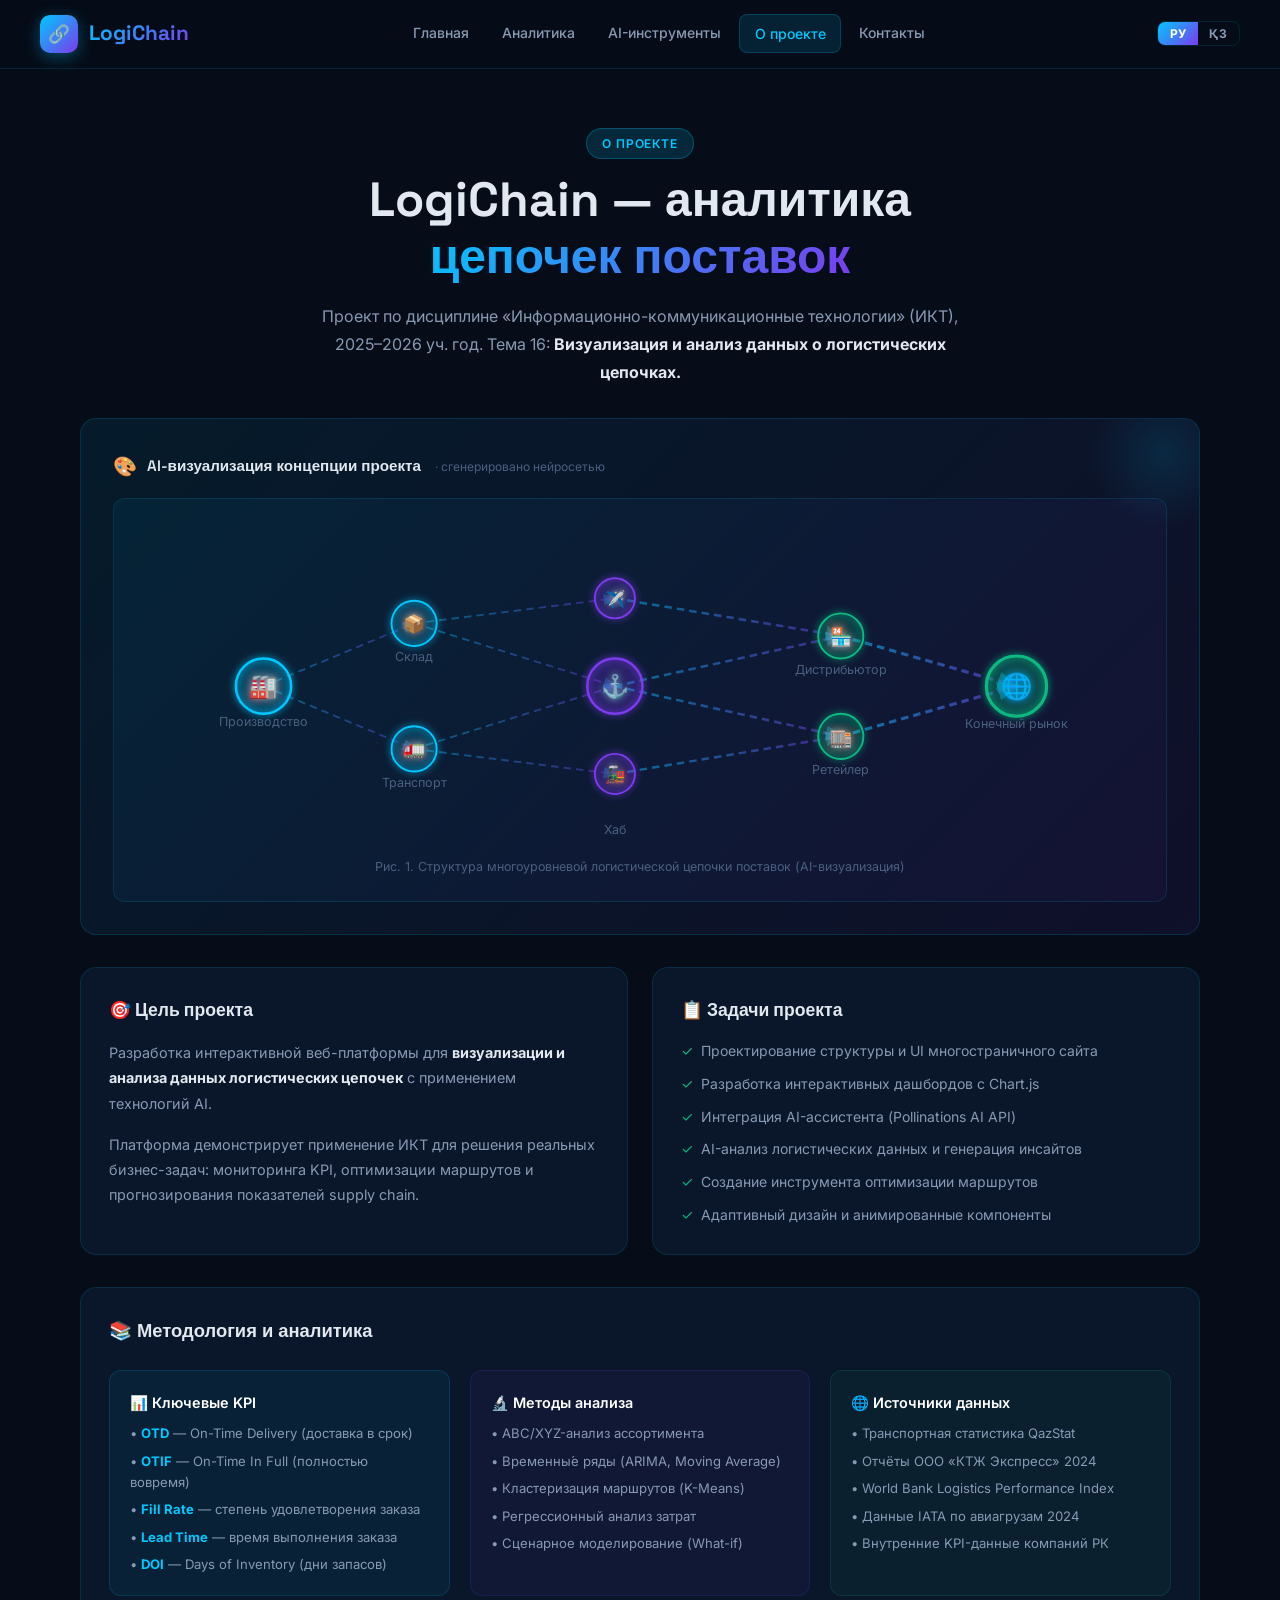
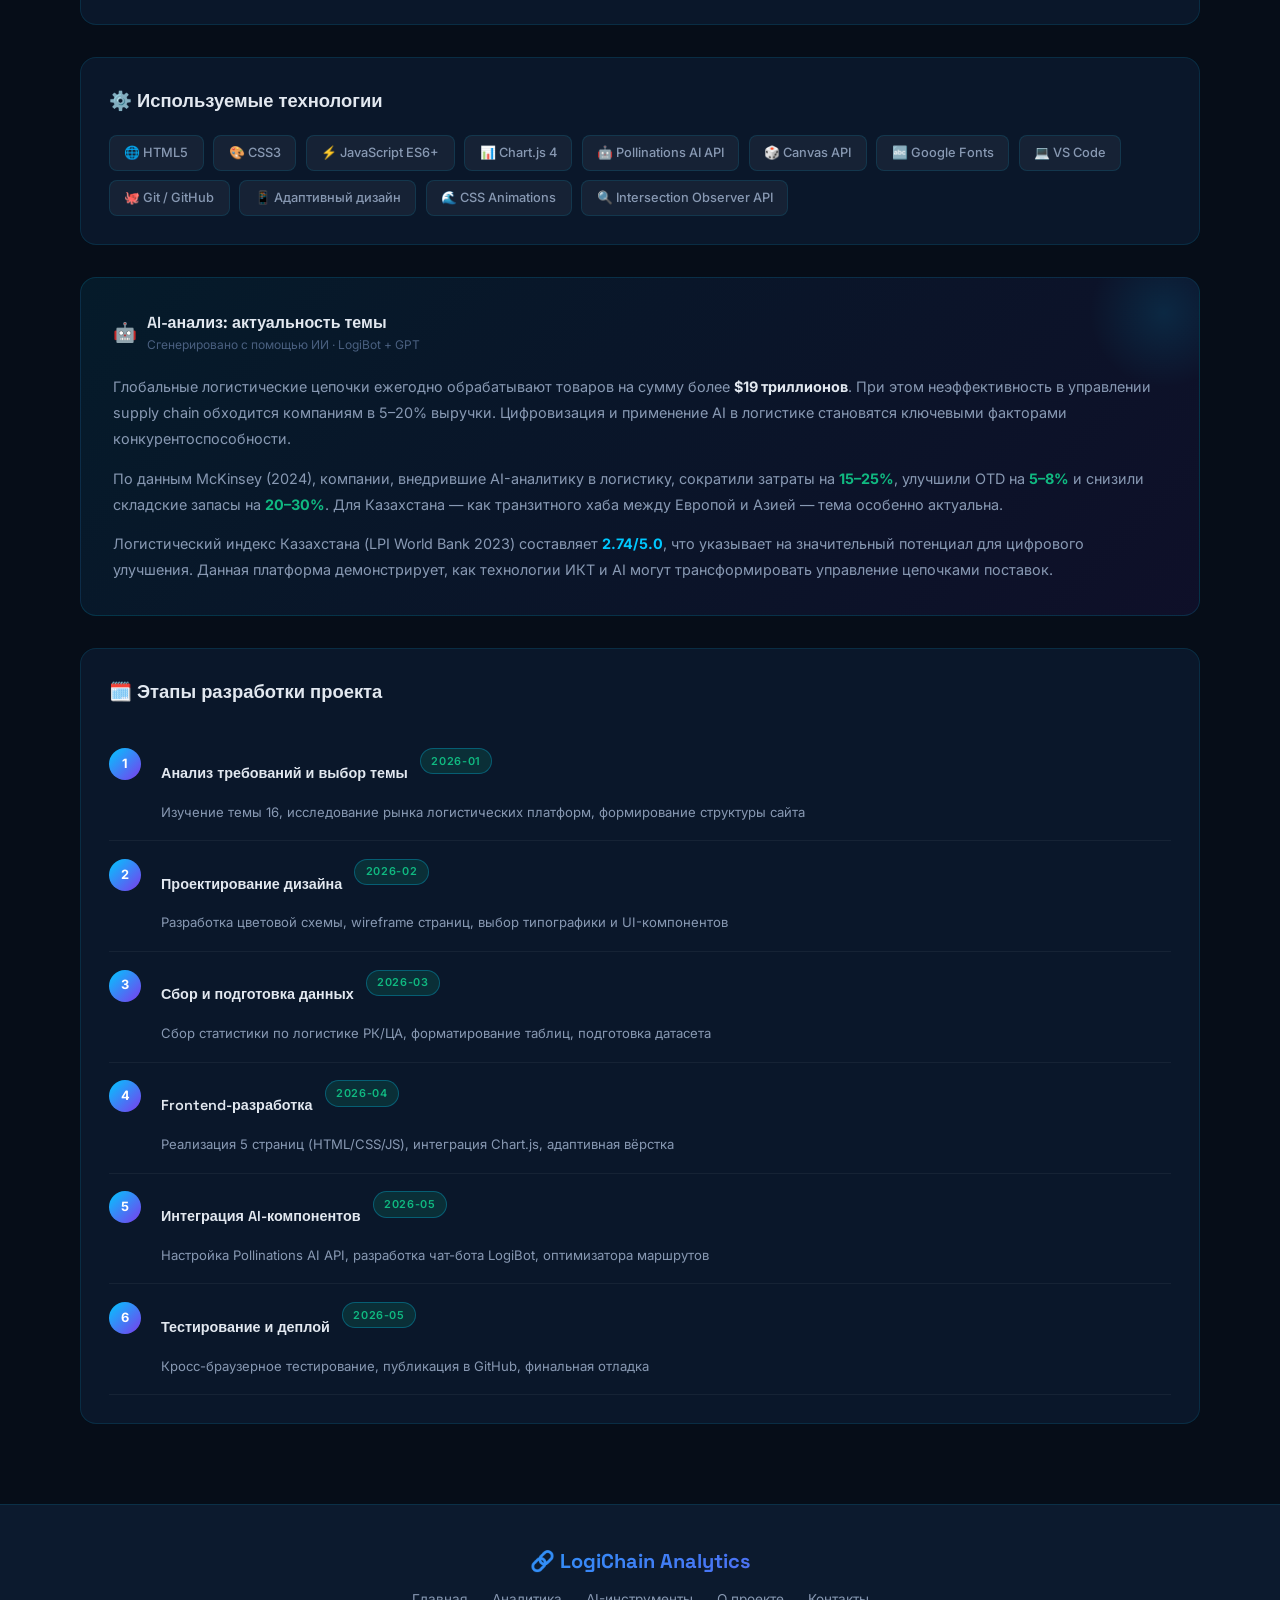
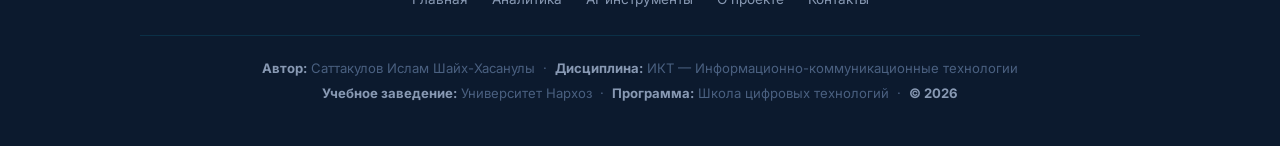
==== commit 932c68a8: "feat: ФИО автора + казахская локализация (РУ/ҚЗ) - Автор: Саттакулов Ислам Шайх-Хасанулы (обновлено " ====
--- a/about.html
+++ b/about.html
@@ -239,26 +239,7 @@
     <!-- STAGES -->
     <div class="card">
       <h3 style="font-family:'Space Grotesk',sans-serif;font-size:1.15rem;font-weight:600;margin-bottom:1.5rem;">🗓️ Этапы разработки проекта</h3>
-      <div style="display:flex;flex-direction:column;gap:0;">
-        ${[
-          ['1', '2026-01', 'Анализ требований и выбор темы', 'Изучение темы 16, исследование рынка логистических платформ, формирование структуры сайта', 'ok'],
-          ['2', '2026-02', 'Проектирование дизайна', 'Разработка цветовой схемы, wireframe страниц, выбор типографики и UI-компонентов', 'ok'],
-          ['3', '2026-03', 'Сбор и подготовка данных', 'Сбор статистики по логистике РК/ЦА, форматирование таблиц, подготовка датасета', 'ok'],
-          ['4', '2026-04', 'Frontend-разработка', 'Реализация 5 страниц (HTML/CSS/JS), интеграция Chart.js, адаптивная вёрстка', 'ok'],
-          ['5', '2026-05', 'Интеграция AI-компонентов', 'Настройка Pollinations AI API, разработка чат-бота LogiBot, оптимизатора маршрутов', 'ok'],
-          ['6', '2026-05', 'Тестирование и деплой', 'Кросс-браузерное тестирование, публикация в GitHub, финальная отладка', 'ok'],
-        ].map(([n, date, title, desc, status]) => `
-          <div style="display:flex;gap:1.25rem;padding:1.1rem 0;border-bottom:1px solid rgba(255,255,255,0.05);">
-            <div style="width:32px;height:32px;border-radius:50%;background:var(--grad);display:flex;align-items:center;justify-content:center;font-size:0.8rem;font-weight:700;flex-shrink:0;color:white;">${n}</div>
-            <div style="flex:1;">
-              <div style="display:flex;align-items:center;gap:0.75rem;flex-wrap:wrap;margin-bottom:0.2rem;">
-                <span style="font-family:'Space Grotesk',sans-serif;font-size:0.9rem;font-weight:600;">${title}</span>
-                <span class="badge badge-ok" style="font-size:0.68rem;">${date}</span>
-              </div>
-              <p style="font-size:0.82rem;color:var(--text-dim);">${desc}</p>
-            </div>
-          </div>`).join('')}
-      </div>
+      <div id="stages-list" style="display:flex;flex-direction:column;gap:0;"></div>
     </div>
 
   </section>
@@ -277,7 +258,7 @@
     </div>
     <hr class="footer-hr">
     <div class="footer-info">
-      <strong>Автор:</strong> Ерсулин (заполните ФИО) &nbsp;·&nbsp;
+      <strong>Автор:</strong> Саттакулов Ислам Шайх-Хасанулы &nbsp;·&nbsp;
       <strong>Дисциплина:</strong> ИКТ — Информационно-коммуникационные технологии<br>
       <strong>Учебное заведение:</strong> Университет Нархоз &nbsp;·&nbsp;
       <strong>Программа:</strong> Школа цифровых технологий &nbsp;·&nbsp;
@@ -289,5 +270,6 @@
 <button id="back-top" style="position:fixed;bottom:2rem;right:2rem;width:44px;height:44px;border-radius:50%;background:var(--grad);border:none;color:white;font-size:1.1rem;cursor:pointer;z-index:999;opacity:0;pointer-events:none;transition:opacity 0.3s;box-shadow:0 4px 20px rgba(0,200,255,0.3);">↑</button>
 
 <script src="main.js"></script>
+<script src="i18n.js"></script>
 </body>
 </html>
--- a/style.css
+++ b/style.css
@@ -508,6 +508,21 @@
 .delay-3 { animation-delay: 0.3s; }
 .delay-4 { animation-delay: 0.4s; }
 
+/* ─── LANG TOGGLE ────────────────────────────── */
+.lang-toggle {
+  display: flex; gap: 0; flex-shrink: 0;
+  border: 1px solid var(--border); border-radius: 8px; overflow: hidden;
+  margin-left: 0.5rem;
+}
+.lang-btn {
+  padding: 0.35rem 0.7rem; background: none; border: none;
+  color: var(--text-dim); font-size: 0.75rem; font-weight: 700;
+  cursor: pointer; transition: all 0.2s; font-family: 'Inter', sans-serif;
+  letter-spacing: 0.06em; line-height: 1;
+}
+.lang-btn:hover { color: var(--cyan); background: var(--cyan-dim); }
+.lang-btn.active { background: var(--grad); color: white; }
+
 /* ─── RESPONSIVE ─────────────────────────────── */
 @media (max-width: 1024px) {
   .grid-4 { grid-template-columns: repeat(2, 1fr); }
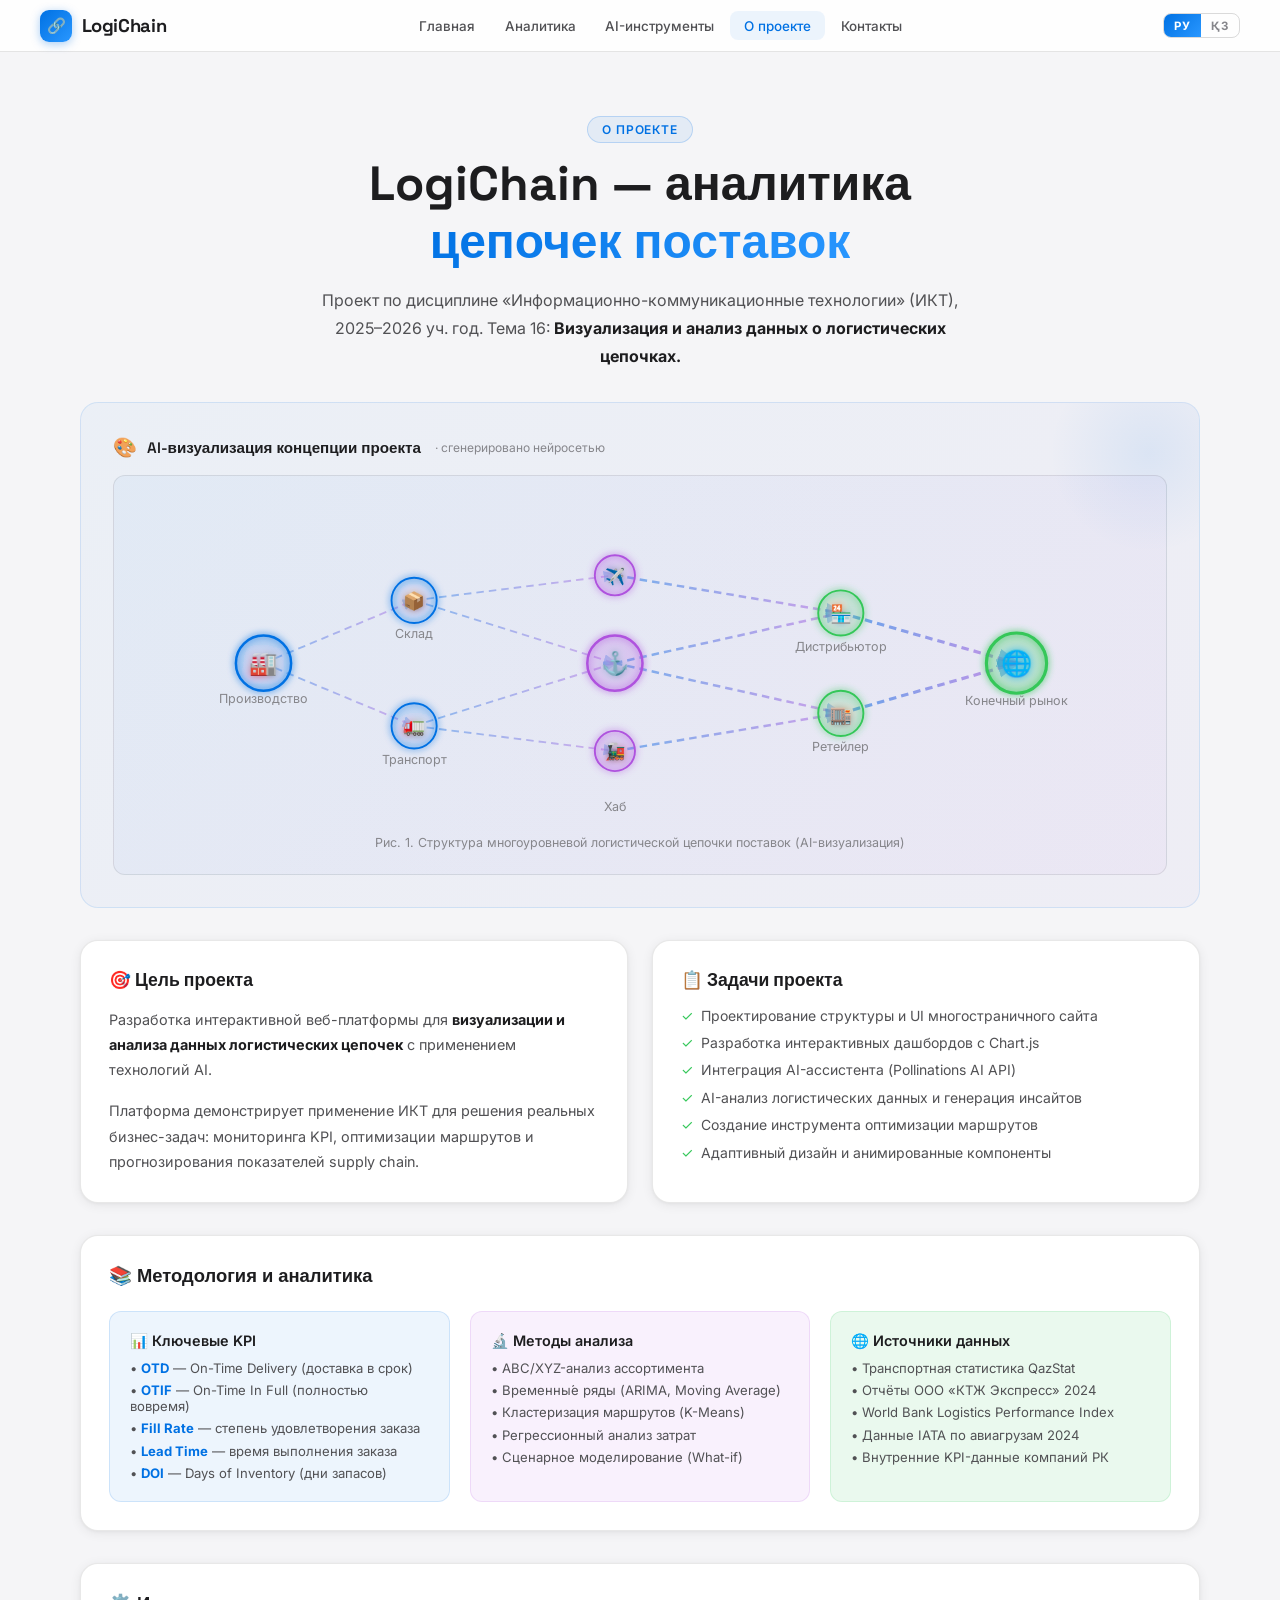
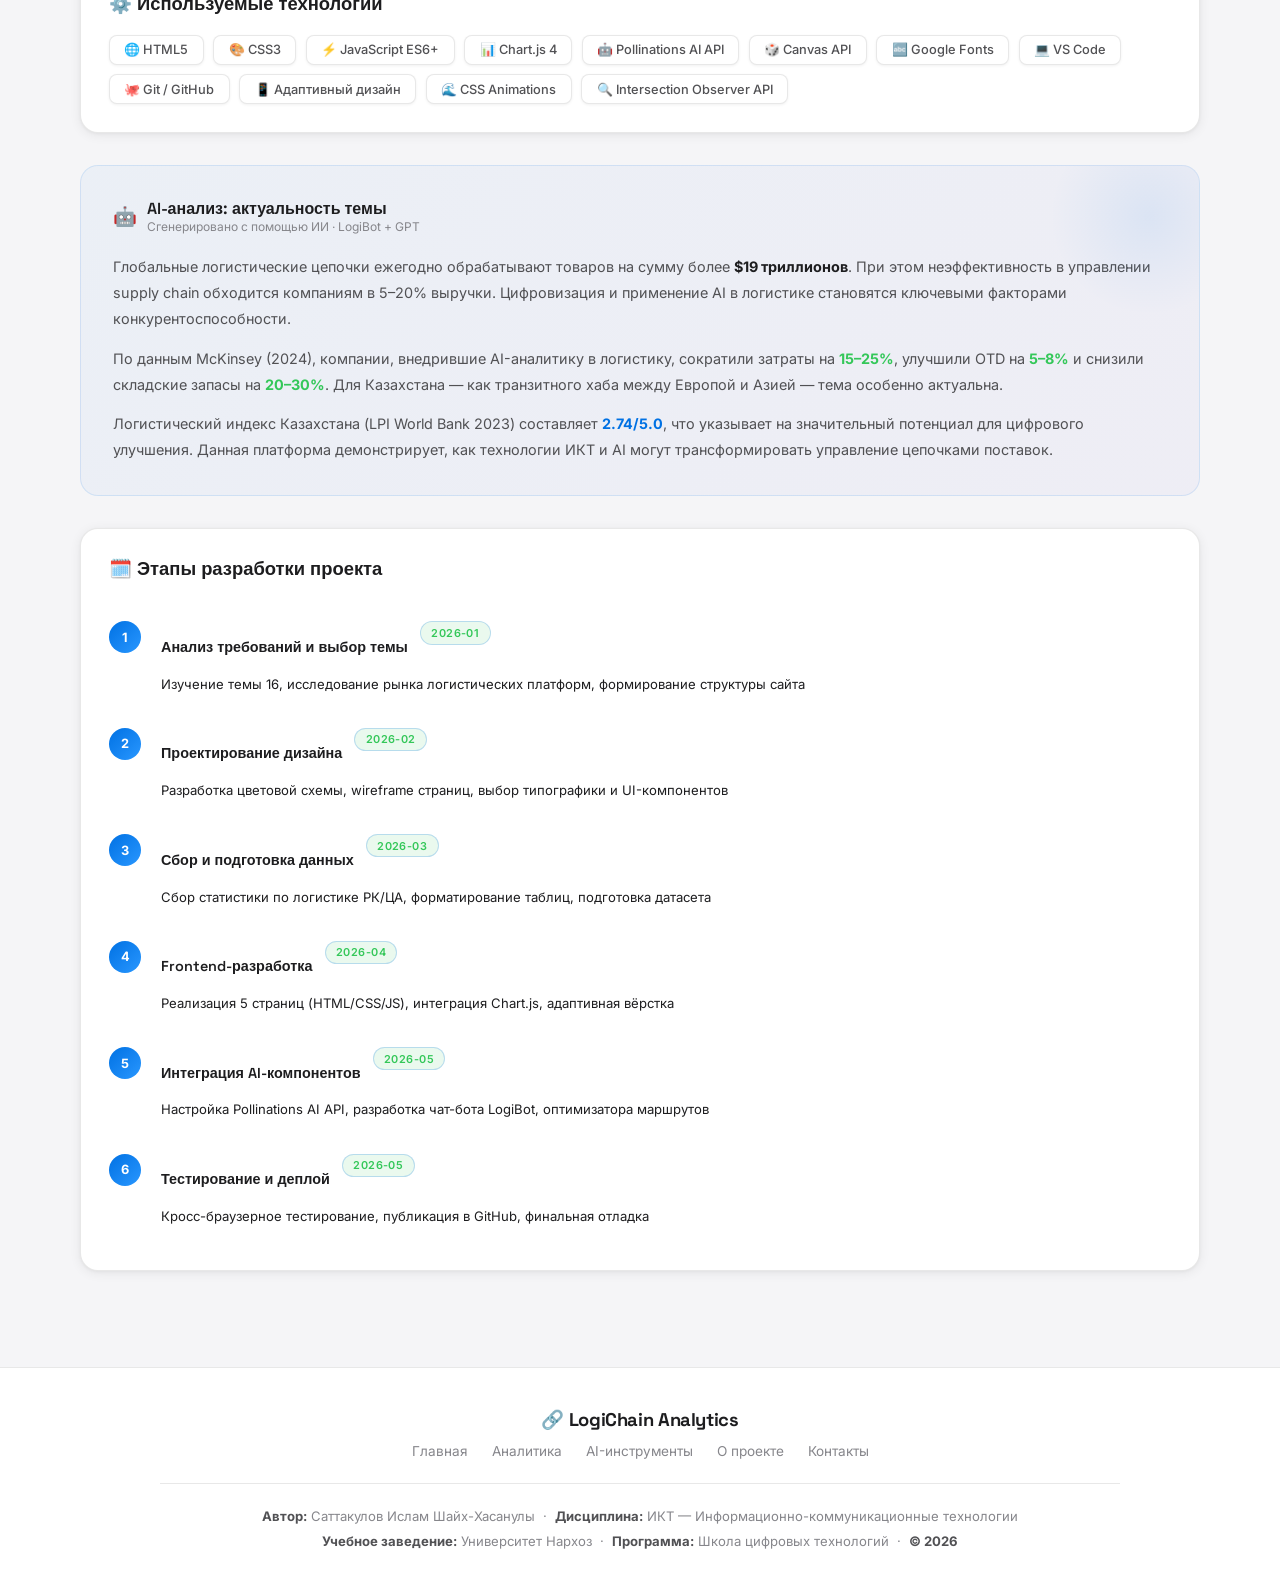
==== commit 0b77ce75: "Redesign to Apple light theme with animations and localization Complete visual overhaul: white/gray " ====
--- a/about.html
+++ b/about.html
@@ -33,7 +33,7 @@
     <h1 style="font-family:'Space Grotesk',sans-serif;font-size:clamp(2rem,5vw,3rem);font-weight:700;line-height:1.2;margin-bottom:1rem;">
       LogiChain — аналитика<br><span class="grad-text">цепочек поставок</span>
     </h1>
-    <p style="color:var(--text-dim);font-size:1rem;line-height:1.75;max-width:680px;margin:0 auto;">
+    <p style="color:var(--text-2);font-size:1rem;line-height:1.75;max-width:680px;margin:0 auto;">
       Проект по дисциплине «Информационно-коммуникационные технологии» (ИКТ), 2025–2026 уч. год.
       Тема 16: <strong style="color:var(--text);">Визуализация и анализ данных о логистических цепочках.</strong>
     </p>
@@ -47,15 +47,15 @@
       <div style="display:flex;align-items:center;gap:0.6rem;margin-bottom:1rem;">
         <span style="font-size:1.2rem;">🎨</span>
         <span style="font-family:'Space Grotesk',sans-serif;font-weight:600;font-size:0.95rem;">AI-визуализация концепции проекта</span>
-        <span style="font-size:0.75rem;color:var(--text-muted);margin-left:0.25rem;">· сгенерировано нейросетью</span>
+        <span style="font-size:0.75rem;color:var(--text-3);margin-left:0.25rem;">· сгенерировано нейросетью</span>
       </div>
       <!-- AI-Generated SVG illustration of logistics network -->
-      <div style="background:linear-gradient(135deg,rgba(0,200,255,0.06),rgba(124,58,237,0.06));border:1px solid var(--border);border-radius:12px;padding:1.5rem;overflow:hidden;position:relative;">
+      <div style="background:linear-gradient(135deg,rgba(0,113,227,0.04),rgba(175,82,222,0.04));border:1px solid var(--border);border-radius:12px;padding:1.5rem;overflow:hidden;position:relative;">
         <svg viewBox="0 0 800 260" xmlns="http://www.w3.org/2000/svg" style="width:100%;height:auto;display:block;">
           <defs>
             <linearGradient id="g1" x1="0%" y1="0%" x2="100%" y2="0%">
-              <stop offset="0%" style="stop-color:#00c8ff;stop-opacity:0.8"/>
-              <stop offset="100%" style="stop-color:#7c3aed;stop-opacity:0.8"/>
+              <stop offset="0%" style="stop-color:#0071e3;stop-opacity:0.8"/>
+              <stop offset="100%" style="stop-color:#af52de;stop-opacity:0.8"/>
             </linearGradient>
             <filter id="glow">
               <feGaussianBlur stdDeviation="3" result="blur"/>
@@ -80,35 +80,35 @@
           <line x1="560" y1="170" x2="700" y2="130" stroke="url(#g1)" stroke-width="2.5" stroke-dasharray="6,4" opacity="0.7" marker-end="url(#arrow)"/>
           <!-- nodes -->
           <g filter="url(#glow)">
-            <circle cx="100" cy="130" r="22" fill="rgba(0,200,255,0.12)" stroke="#00c8ff" stroke-width="2"/>
+            <circle cx="100" cy="130" r="22" fill="rgba(0,113,227,0.1)" stroke="#0071e3" stroke-width="2"/>
             <text x="100" y="136" text-anchor="middle" font-size="18">🏭</text>
-            <circle cx="220" cy="80"  r="18" fill="rgba(0,200,255,0.10)" stroke="#00c8ff" stroke-width="1.5"/>
+            <circle cx="220" cy="80"  r="18" fill="rgba(0,113,227,0.08)" stroke="#0071e3" stroke-width="1.5"/>
             <text x="220" y="85"  text-anchor="middle" font-size="14">📦</text>
-            <circle cx="220" cy="180" r="18" fill="rgba(0,200,255,0.10)" stroke="#00c8ff" stroke-width="1.5"/>
+            <circle cx="220" cy="180" r="18" fill="rgba(0,113,227,0.08)" stroke="#0071e3" stroke-width="1.5"/>
             <text x="220" y="185" text-anchor="middle" font-size="14">🚛</text>
-            <circle cx="380" cy="60"  r="16" fill="rgba(124,58,237,0.12)" stroke="#7c3aed" stroke-width="1.5"/>
+            <circle cx="380" cy="60"  r="16" fill="rgba(175,82,222,0.1)" stroke="#af52de" stroke-width="1.5"/>
             <text x="380" y="65"  text-anchor="middle" font-size="13">✈️</text>
-            <circle cx="380" cy="130" r="22" fill="rgba(124,58,237,0.15)" stroke="#7c3aed" stroke-width="2"/>
+            <circle cx="380" cy="130" r="22" fill="rgba(175,82,222,0.12)" stroke="#af52de" stroke-width="2"/>
             <text x="380" y="136" text-anchor="middle" font-size="18">⚓</text>
-            <circle cx="380" cy="200" r="16" fill="rgba(124,58,237,0.12)" stroke="#7c3aed" stroke-width="1.5"/>
+            <circle cx="380" cy="200" r="16" fill="rgba(175,82,222,0.1)" stroke="#af52de" stroke-width="1.5"/>
             <text x="380" y="205" text-anchor="middle" font-size="13">🚂</text>
-            <circle cx="560" cy="90"  r="18" fill="rgba(16,185,129,0.12)" stroke="#10b981" stroke-width="1.5"/>
+            <circle cx="560" cy="90"  r="18" fill="rgba(52,199,89,0.1)" stroke="#34c759" stroke-width="1.5"/>
             <text x="560" y="96"  text-anchor="middle" font-size="14">🏪</text>
-            <circle cx="560" cy="170" r="18" fill="rgba(16,185,129,0.12)" stroke="#10b981" stroke-width="1.5"/>
+            <circle cx="560" cy="170" r="18" fill="rgba(52,199,89,0.1)" stroke="#34c759" stroke-width="1.5"/>
             <text x="560" y="176" text-anchor="middle" font-size="14">🏬</text>
-            <circle cx="700" cy="130" r="24" fill="rgba(16,185,129,0.18)" stroke="#10b981" stroke-width="2.5"/>
+            <circle cx="700" cy="130" r="24" fill="rgba(52,199,89,0.15)" stroke="#34c759" stroke-width="2.5"/>
             <text x="700" y="137" text-anchor="middle" font-size="20">🌐</text>
           </g>
           <!-- labels -->
-          <text x="100" y="162" text-anchor="middle" fill="#4a6080" font-size="10" font-family="Inter">Производство</text>
-          <text x="220" y="110" text-anchor="middle" fill="#4a6080" font-size="10" font-family="Inter">Склад</text>
-          <text x="220" y="210" text-anchor="middle" fill="#4a6080" font-size="10" font-family="Inter">Транспорт</text>
-          <text x="380" y="248" text-anchor="middle" fill="#4a6080" font-size="10" font-family="Inter">Хаб</text>
-          <text x="560" y="120" text-anchor="middle" fill="#4a6080" font-size="10" font-family="Inter">Дистрибьютор</text>
-          <text x="560" y="200" text-anchor="middle" fill="#4a6080" font-size="10" font-family="Inter">Ретейлер</text>
-          <text x="700" y="163" text-anchor="middle" fill="#4a6080" font-size="10" font-family="Inter">Конечный рынок</text>
+          <text x="100" y="162" text-anchor="middle" fill="#86868b" font-size="10" font-family="Inter">Производство</text>
+          <text x="220" y="110" text-anchor="middle" fill="#86868b" font-size="10" font-family="Inter">Склад</text>
+          <text x="220" y="210" text-anchor="middle" fill="#86868b" font-size="10" font-family="Inter">Транспорт</text>
+          <text x="380" y="248" text-anchor="middle" fill="#86868b" font-size="10" font-family="Inter">Хаб</text>
+          <text x="560" y="120" text-anchor="middle" fill="#86868b" font-size="10" font-family="Inter">Дистрибьютор</text>
+          <text x="560" y="200" text-anchor="middle" fill="#86868b" font-size="10" font-family="Inter">Ретейлер</text>
+          <text x="700" y="163" text-anchor="middle" fill="#86868b" font-size="10" font-family="Inter">Конечный рынок</text>
         </svg>
-        <div style="text-align:center;font-size:0.78rem;color:var(--text-muted);margin-top:0.5rem;">Рис. 1. Структура многоуровневой логистической цепочки поставок (AI-визуализация)</div>
+        <div style="text-align:center;font-size:0.78rem;color:var(--text-3);margin-top:0.5rem;">Рис. 1. Структура многоуровневой логистической цепочки поставок (AI-визуализация)</div>
       </div>
     </div>
 
@@ -116,32 +116,32 @@
     <div class="grid-2" style="margin-bottom:2rem;">
       <div class="card">
         <h3 style="font-family:'Space Grotesk',sans-serif;font-size:1.1rem;font-weight:600;margin-bottom:1rem;">🎯 Цель проекта</h3>
-        <p style="font-size:0.9rem;color:var(--text-dim);line-height:1.75;margin-bottom:1rem;">
+        <p style="font-size:0.9rem;color:var(--text-2);line-height:1.75;margin-bottom:1rem;">
           Разработка интерактивной веб-платформы для <strong style="color:var(--text);">визуализации и анализа данных логистических цепочек</strong> с применением технологий AI.
         </p>
-        <p style="font-size:0.9rem;color:var(--text-dim);line-height:1.75;">
+        <p style="font-size:0.9rem;color:var(--text-2);line-height:1.75;">
           Платформа демонстрирует применение ИКТ для решения реальных бизнес-задач: мониторинга KPI, оптимизации маршрутов и прогнозирования показателей supply chain.
         </p>
       </div>
       <div class="card">
         <h3 style="font-family:'Space Grotesk',sans-serif;font-size:1.1rem;font-weight:600;margin-bottom:1rem;">📋 Задачи проекта</h3>
         <ul style="list-style:none;display:flex;flex-direction:column;gap:0.65rem;">
-          <li style="display:flex;gap:0.5rem;font-size:0.875rem;color:var(--text-dim);">
+          <li style="display:flex;gap:0.5rem;font-size:0.875rem;color:var(--text-2);">
             <span style="color:var(--green);flex-shrink:0;">✓</span>Проектирование структуры и UI многостраничного сайта
           </li>
-          <li style="display:flex;gap:0.5rem;font-size:0.875rem;color:var(--text-dim);">
+          <li style="display:flex;gap:0.5rem;font-size:0.875rem;color:var(--text-2);">
             <span style="color:var(--green);flex-shrink:0;">✓</span>Разработка интерактивных дашбордов с Chart.js
           </li>
-          <li style="display:flex;gap:0.5rem;font-size:0.875rem;color:var(--text-dim);">
+          <li style="display:flex;gap:0.5rem;font-size:0.875rem;color:var(--text-2);">
             <span style="color:var(--green);flex-shrink:0;">✓</span>Интеграция AI-ассистента (Pollinations AI API)
           </li>
-          <li style="display:flex;gap:0.5rem;font-size:0.875rem;color:var(--text-dim);">
+          <li style="display:flex;gap:0.5rem;font-size:0.875rem;color:var(--text-2);">
             <span style="color:var(--green);flex-shrink:0;">✓</span>AI-анализ логистических данных и генерация инсайтов
           </li>
-          <li style="display:flex;gap:0.5rem;font-size:0.875rem;color:var(--text-dim);">
+          <li style="display:flex;gap:0.5rem;font-size:0.875rem;color:var(--text-2);">
             <span style="color:var(--green);flex-shrink:0;">✓</span>Создание инструмента оптимизации маршрутов
           </li>
-          <li style="display:flex;gap:0.5rem;font-size:0.875rem;color:var(--text-dim);">
+          <li style="display:flex;gap:0.5rem;font-size:0.875rem;color:var(--text-2);">
             <span style="color:var(--green);flex-shrink:0;">✓</span>Адаптивный дизайн и анимированные компоненты
           </li>
         </ul>
@@ -154,20 +154,20 @@
 
       <div style="display:grid;grid-template-columns:repeat(auto-fit,minmax(260px,1fr));gap:1.25rem;">
 
-        <div style="background:rgba(0,200,255,0.06);border:1px solid rgba(0,200,255,0.15);border-radius:12px;padding:1.25rem;">
-          <div style="font-weight:600;font-size:0.9rem;color:white;margin-bottom:0.6rem;">📊 Ключевые KPI</div>
-          <ul style="list-style:none;display:flex;flex-direction:column;gap:0.4rem;font-size:0.82rem;color:var(--text-dim);">
-            <li>• <strong style="color:var(--cyan);">OTD</strong> — On-Time Delivery (доставка в срок)</li>
-            <li>• <strong style="color:var(--cyan);">OTIF</strong> — On-Time In Full (полностью вовремя)</li>
-            <li>• <strong style="color:var(--cyan);">Fill Rate</strong> — степень удовлетворения заказа</li>
-            <li>• <strong style="color:var(--cyan);">Lead Time</strong> — время выполнения заказа</li>
-            <li>• <strong style="color:var(--cyan);">DOI</strong> — Days of Inventory (дни запасов)</li>
+        <div style="background:var(--blue-dim);border:1px solid var(--blue-mid);border-radius:12px;padding:1.25rem;">
+          <div style="font-weight:600;font-size:0.9rem;color:var(--text);margin-bottom:0.6rem;">📊 Ключевые KPI</div>
+          <ul style="list-style:none;display:flex;flex-direction:column;gap:0.4rem;font-size:0.82rem;color:var(--text-2);">
+            <li>• <strong style="color:var(--blue);">OTD</strong> — On-Time Delivery (доставка в срок)</li>
+            <li>• <strong style="color:var(--blue);">OTIF</strong> — On-Time In Full (полностью вовремя)</li>
+            <li>• <strong style="color:var(--blue);">Fill Rate</strong> — степень удовлетворения заказа</li>
+            <li>• <strong style="color:var(--blue);">Lead Time</strong> — время выполнения заказа</li>
+            <li>• <strong style="color:var(--blue);">DOI</strong> — Days of Inventory (дни запасов)</li>
           </ul>
         </div>
 
-        <div style="background:rgba(124,58,237,0.06);border:1px solid rgba(124,58,237,0.15);border-radius:12px;padding:1.25rem;">
-          <div style="font-weight:600;font-size:0.9rem;color:white;margin-bottom:0.6rem;">🔬 Методы анализа</div>
-          <ul style="list-style:none;display:flex;flex-direction:column;gap:0.4rem;font-size:0.82rem;color:var(--text-dim);">
+        <div style="background:var(--purple-dim);border:1px solid rgba(175,82,222,0.15);border-radius:12px;padding:1.25rem;">
+          <div style="font-weight:600;font-size:0.9rem;color:var(--text);margin-bottom:0.6rem;">🔬 Методы анализа</div>
+          <ul style="list-style:none;display:flex;flex-direction:column;gap:0.4rem;font-size:0.82rem;color:var(--text-2);">
             <li>• ABC/XYZ-анализ ассортимента</li>
             <li>• Временны́е ряды (ARIMA, Moving Average)</li>
             <li>• Кластеризация маршрутов (K-Means)</li>
@@ -176,9 +176,9 @@
           </ul>
         </div>
 
-        <div style="background:rgba(16,185,129,0.06);border:1px solid rgba(16,185,129,0.15);border-radius:12px;padding:1.25rem;">
-          <div style="font-weight:600;font-size:0.9rem;color:white;margin-bottom:0.6rem;">🌐 Источники данных</div>
-          <ul style="list-style:none;display:flex;flex-direction:column;gap:0.4rem;font-size:0.82rem;color:var(--text-dim);">
+        <div style="background:var(--green-dim);border:1px solid rgba(52,199,89,0.15);border-radius:12px;padding:1.25rem;">
+          <div style="font-weight:600;font-size:0.9rem;color:var(--text);margin-bottom:0.6rem;">🌐 Источники данных</div>
+          <ul style="list-style:none;display:flex;flex-direction:column;gap:0.4rem;font-size:0.82rem;color:var(--text-2);">
             <li>• Транспортная статистика QazStat</li>
             <li>• Отчёты ООО «КТЖ Экспресс» 2024</li>
             <li>• World Bank Logistics Performance Index</li>
@@ -214,10 +214,10 @@
         <span style="font-size:1.2rem;">🤖</span>
         <div>
           <div style="font-family:'Space Grotesk',sans-serif;font-weight:600;">AI-анализ: актуальность темы</div>
-          <div style="font-size:0.75rem;color:var(--text-muted);">Сгенерировано с помощью ИИ · LogiBot + GPT</div>
-        </div>
-      </div>
-      <div style="font-size:0.9rem;color:var(--text-dim);line-height:1.8;">
+          <div style="font-size:0.75rem;color:var(--text-3);">Сгенерировано с помощью ИИ · LogiBot + GPT</div>
+        </div>
+      </div>
+      <div style="font-size:0.9rem;color:var(--text-2);line-height:1.8;">
         <p style="margin-bottom:0.85rem;">
           Глобальные логистические цепочки ежегодно обрабатывают товаров на сумму более <strong style="color:var(--text);">$19 триллионов</strong>.
           При этом неэффективность в управлении supply chain обходится компаниям в 5–20% выручки.
@@ -229,7 +229,7 @@
           Для Казахстана — как транзитного хаба между Европой и Азией — тема особенно актуальна.
         </p>
         <p>
-          Логистический индекс Казахстана (LPI World Bank 2023) составляет <strong style="color:var(--cyan);">2.74/5.0</strong>,
+          Логистический индекс Казахстана (LPI World Bank 2023) составляет <strong style="color:var(--blue);">2.74/5.0</strong>,
           что указывает на значительный потенциал для цифрового улучшения. Данная платформа демонстрирует,
           как технологии ИКТ и AI могут трансформировать управление цепочками поставок.
         </p>
@@ -267,7 +267,7 @@
   </div>
 </footer>
 
-<button id="back-top" style="position:fixed;bottom:2rem;right:2rem;width:44px;height:44px;border-radius:50%;background:var(--grad);border:none;color:white;font-size:1.1rem;cursor:pointer;z-index:999;opacity:0;pointer-events:none;transition:opacity 0.3s;box-shadow:0 4px 20px rgba(0,200,255,0.3);">↑</button>
+<button id="back-top" style="position:fixed;bottom:2rem;right:2rem;width:44px;height:44px;border-radius:50%;background:var(--grad);border:none;color:white;font-size:1.1rem;cursor:pointer;z-index:999;opacity:0;pointer-events:none;transition:opacity 0.3s;box-shadow:var(--shadow-blue);">↑</button>
 
 <script src="main.js"></script>
 <script src="i18n.js"></script>
--- a/style.css
+++ b/style.css
@@ -1,546 +1,603 @@
-@import url('https://fonts.googleapis.com/css2?family=Space+Grotesk:wght@300;400;500;600;700&family=Inter:wght@300;400;500;600;700&display=swap');
-
+@import url('https://fonts.googleapis.com/css2?family=Inter:wght@300;400;500;600;700&family=Space+Grotesk:wght@400;500;600;700&display=swap');
+
+/* ── Variables ─────────────────────────────────────────────── */
 :root {
-  --bg: #060d18;
-  --bg2: #0c1a2e;
-  --bg3: #0f2040;
-  --card: rgba(12, 26, 46, 0.85);
-  --border: rgba(0, 200, 255, 0.12);
-  --border-hover: rgba(0, 200, 255, 0.35);
-  --cyan: #00c8ff;
-  --cyan-dim: rgba(0, 200, 255, 0.15);
-  --purple: #7c3aed;
-  --green: #10b981;
-  --orange: #f59e0b;
-  --red: #ef4444;
-  --text: #e2e8f0;
-  --text-dim: #8899b3;
-  --text-muted: #4a6080;
-  --grad: linear-gradient(135deg, #00c8ff 0%, #7c3aed 100%);
-  --grad-green: linear-gradient(135deg, #10b981, #059669);
-  --shadow: 0 25px 60px rgba(0, 0, 0, 0.5);
-  --shadow-glow: 0 0 40px rgba(0, 200, 255, 0.15);
-}
-
-*, *::before, *::after { margin: 0; padding: 0; box-sizing: border-box; }
-html { scroll-behavior: smooth; }
+  --bg:          #f5f5f7;
+  --surface:     #ffffff;
+  --surface-alt: #fafafa;
+  --card:        #ffffff;
+  --border:      rgba(0,0,0,0.09);
+  --border-med:  rgba(0,0,0,0.14);
+
+  --blue:        #0071e3;
+  --blue-dim:    rgba(0,113,227,0.07);
+  --blue-mid:    rgba(0,113,227,0.14);
+  --blue-hover:  #0077ed;
+  --green:       #34c759;
+  --green-dim:   rgba(52,199,89,0.1);
+  --orange:      #ff9500;
+  --orange-dim:  rgba(255,149,0,0.1);
+  --red:         #ff3b30;
+  --red-dim:     rgba(255,59,48,0.1);
+  --purple:      #af52de;
+  --purple-dim:  rgba(175,82,222,0.08);
+
+  --text:        #1d1d1f;
+  --text-2:      #515154;
+  --text-3:      #86868b;
+  --text-4:      #ababaf;
+
+  --grad:        linear-gradient(135deg, #0071e3 0%, #2997ff 100%);
+  --grad-hero:   linear-gradient(160deg, #e8f4ff 0%, #f5f5f7 40%, #fff 100%);
+
+  --shadow-xs:   0 1px 3px rgba(0,0,0,0.06);
+  --shadow-sm:   0 2px 12px rgba(0,0,0,0.07), 0 1px 3px rgba(0,0,0,0.04);
+  --shadow:      0 6px 24px rgba(0,0,0,0.09), 0 2px 6px rgba(0,0,0,0.04);
+  --shadow-lg:   0 20px 60px rgba(0,0,0,0.12), 0 6px 20px rgba(0,0,0,0.06);
+  --shadow-blue: 0 8px 32px rgba(0,113,227,0.28);
+
+  --radius:    18px;
+  --radius-lg: 24px;
+  --radius-xl: 32px;
+  --ease:      cubic-bezier(0.4, 0, 0.2, 1);
+  --spring:    cubic-bezier(0.34, 1.56, 0.64, 1);
+}
+
+/* ── Reset ─────────────────────────────────────────────────── */
+*, *::before, *::after { margin:0; padding:0; box-sizing:border-box; }
+html { scroll-behavior:smooth; }
 
 body {
-  font-family: 'Inter', sans-serif;
+  font-family: -apple-system, BlinkMacSystemFont, 'SF Pro Text', 'Inter', 'Helvetica Neue', sans-serif;
   background: var(--bg);
   color: var(--text);
   min-height: 100vh;
   overflow-x: hidden;
-  line-height: 1.6;
-}
-
-::-webkit-scrollbar { width: 5px; }
-::-webkit-scrollbar-track { background: var(--bg); }
-::-webkit-scrollbar-thumb { background: var(--cyan); border-radius: 3px; }
-
-/* ─── HEADER ─────────────────────────────────── */
+  -webkit-font-smoothing: antialiased;
+  -moz-osx-font-smoothing: grayscale;
+}
+
+::-webkit-scrollbar { width: 6px; }
+::-webkit-scrollbar-track { background: transparent; }
+::-webkit-scrollbar-thumb { background: #c7c7cc; border-radius:3px; }
+
+/* ── HEADER ─────────────────────────────────────────────────── */
 header {
-  position: fixed; top: 0; left: 0; right: 0; z-index: 999;
-  display: flex; align-items: center; justify-content: space-between;
-  padding: 0.9rem 2.5rem;
-  background: rgba(6, 13, 24, 0.92);
-  backdrop-filter: blur(24px);
-  border-bottom: 1px solid var(--border);
+  position: fixed; top:0; left:0; right:0; z-index:999;
+  display: flex; align-items:center; justify-content:space-between;
+  padding: 0 2.5rem; height: 52px;
+  background: rgba(255,255,255,0.85);
+  backdrop-filter: saturate(180%) blur(20px);
+  -webkit-backdrop-filter: saturate(180%) blur(20px);
+  border-bottom: 1px solid rgba(0,0,0,0.1);
 }
 
 .logo {
-  display: flex; align-items: center; gap: 0.7rem;
-  text-decoration: none; flex-shrink: 0;
-}
-
+  display:flex; align-items:center; gap:0.6rem;
+  text-decoration:none; flex-shrink:0;
+}
 .logo-icon {
-  width: 38px; height: 38px;
+  width:32px; height:32px; border-radius:9px;
   background: var(--grad);
-  border-radius: 10px;
-  display: flex; align-items: center; justify-content: center;
-  font-size: 1.1rem; color: white;
-  box-shadow: 0 4px 16px rgba(0, 200, 255, 0.35);
-}
-
+  display:flex; align-items:center; justify-content:center;
+  font-size:0.95rem;
+  box-shadow: 0 2px 10px rgba(0,113,227,0.35);
+}
 .logo-text {
-  font-family: 'Space Grotesk', sans-serif;
-  font-size: 1.3rem; font-weight: 700;
-  background: var(--grad);
-  -webkit-background-clip: text; -webkit-text-fill-color: transparent; background-clip: text;
-}
-
-nav ul { display: flex; list-style: none; gap: 0.25rem; flex-wrap: wrap; }
-
+  font-family:'Space Grotesk',sans-serif;
+  font-size:1.15rem; font-weight:700; color:var(--text);
+  letter-spacing:-0.02em;
+}
+
+nav ul { display:flex; list-style:none; gap:0.15rem; }
 nav a {
-  display: block; padding: 0.45rem 0.9rem;
-  text-decoration: none; color: var(--text-dim);
-  font-size: 0.875rem; font-weight: 500; border-radius: 8px;
-  transition: all 0.2s ease;
-}
-nav a:hover { color: var(--cyan); background: var(--cyan-dim); }
-nav a.active { color: var(--cyan); background: rgba(0, 200, 255, 0.12); border: 1px solid rgba(0,200,255,0.2); }
-
-/* ─── MAIN ────────────────────────────────────── */
-main { padding-top: 64px; }
-
-/* ─── HERO ────────────────────────────────────── */
+  display:block; padding:0.4rem 0.85rem;
+  text-decoration:none; color:var(--text-2);
+  font-size:0.84rem; font-weight:500; border-radius:8px;
+  transition: all 0.2s var(--ease);
+}
+nav a:hover { color:var(--text); background:rgba(0,0,0,0.05); }
+nav a.active { color:var(--blue); background:var(--blue-dim); }
+
+/* ── LANG TOGGLE ──────────────────────────────────────────── */
+.lang-toggle {
+  display:flex; gap:0; flex-shrink:0;
+  border:1px solid var(--border-med); border-radius:8px; overflow:hidden;
+  margin-left:0.5rem;
+}
+.lang-btn {
+  padding:0.3rem 0.65rem; background:none; border:none;
+  color:var(--text-3); font-size:0.72rem; font-weight:700;
+  cursor:pointer; transition:all 0.2s var(--ease);
+  font-family:'Inter',sans-serif; letter-spacing:0.06em;
+}
+.lang-btn:hover { color:var(--text); background:rgba(0,0,0,0.05); }
+.lang-btn.active { background:var(--grad); color:white; }
+
+/* ── MAIN ───────────────────────────────────────────────────── */
+main { padding-top:52px; }
+
+/* ── HERO ───────────────────────────────────────────────────── */
 .hero {
-  min-height: calc(100vh - 64px);
-  display: flex; flex-direction: column; justify-content: center; align-items: center;
-  text-align: center; padding: 3rem 1.5rem;
-  position: relative; overflow: hidden;
+  min-height: calc(100vh - 52px);
+  display:flex; flex-direction:column; justify-content:center; align-items:center;
+  text-align:center; padding:4rem 1.5rem 5rem;
+  position:relative; overflow:hidden;
+  background: var(--grad-hero);
 }
 
 #network-canvas {
-  position: absolute; inset: 0; z-index: 0;
-  pointer-events: none; opacity: 0.6;
-}
-
-.hero-inner { position: relative; z-index: 1; max-width: 820px; }
+  position:absolute; inset:0; z-index:0; pointer-events:none; opacity:0.45;
+}
+
+.hero-blob {
+  position:absolute; border-radius:50%; pointer-events:none;
+  filter:blur(90px); will-change:transform;
+}
+.blob-1 {
+  width:700px; height:700px;
+  background:radial-gradient(circle, rgba(0,113,227,0.13) 0%, transparent 70%);
+  top:-200px; left:-200px;
+  animation:blobFloat1 16s ease-in-out infinite;
+}
+.blob-2 {
+  width:600px; height:600px;
+  background:radial-gradient(circle, rgba(120,80,255,0.10) 0%, transparent 70%);
+  top:-100px; right:-150px;
+  animation:blobFloat2 12s ease-in-out infinite;
+}
+.blob-3 {
+  width:500px; height:500px;
+  background:radial-gradient(circle, rgba(0,180,255,0.09) 0%, transparent 70%);
+  bottom:-100px; left:30%;
+  animation:blobFloat3 18s ease-in-out infinite;
+}
+
+.hero-inner { position:relative; z-index:1; max-width:860px; }
 
 .badge {
-  display: inline-flex; align-items: center; gap: 0.4rem;
-  padding: 0.35rem 1.1rem;
-  background: rgba(0, 200, 255, 0.1);
-  border: 1px solid rgba(0, 200, 255, 0.3);
-  border-radius: 100px; font-size: 0.8rem; color: var(--cyan);
-  font-weight: 600; letter-spacing: 0.06em; text-transform: uppercase;
-  margin-bottom: 1.5rem;
-}
-.badge-dot { width: 6px; height: 6px; border-radius: 50%; background: var(--cyan); animation: pulse 1.5s ease infinite; }
+  display:inline-flex; align-items:center; gap:0.45rem;
+  padding:0.38rem 1rem;
+  background:rgba(0,113,227,0.08);
+  border:1px solid rgba(0,113,227,0.22);
+  border-radius:100px; font-size:0.8rem; color:var(--blue);
+  font-weight:600; letter-spacing:0.04em; text-transform:uppercase;
+  margin-bottom:1.75rem;
+}
+.badge-dot {
+  width:6px; height:6px; border-radius:50%;
+  background:var(--blue); animation:pulse 1.8s ease infinite;
+}
 
 .hero-title {
-  font-family: 'Space Grotesk', sans-serif;
-  font-size: clamp(2.4rem, 6vw, 4.5rem);
-  font-weight: 700; line-height: 1.1;
-  margin-bottom: 1.25rem;
+  font-family:'Space Grotesk',sans-serif;
+  font-size:clamp(2.8rem, 7vw, 5.5rem);
+  font-weight:700; line-height:1.05;
+  letter-spacing:-0.03em; margin-bottom:1.25rem; color:var(--text);
 }
 
 .grad-text {
-  background: var(--grad);
-  -webkit-background-clip: text; -webkit-text-fill-color: transparent; background-clip: text;
+  background:var(--grad);
+  -webkit-background-clip:text; -webkit-text-fill-color:transparent; background-clip:text;
 }
 
 .hero-subtitle {
-  font-size: clamp(1rem, 2.5vw, 1.2rem);
-  color: var(--text-dim); max-width: 600px; margin: 0 auto 2.5rem;
-  line-height: 1.7;
-}
-
-.hero-btns { display: flex; gap: 1rem; justify-content: center; flex-wrap: wrap; }
+  font-size:clamp(1rem, 2.5vw, 1.25rem);
+  color:var(--text-2); max-width:580px; margin:0 auto 2.5rem;
+  line-height:1.65; font-weight:400;
+}
+
+.hero-btns { display:flex; gap:0.85rem; justify-content:center; flex-wrap:wrap; }
 
 .hero-scroll {
-  position: absolute; bottom: 2rem; left: 50%; transform: translateX(-50%);
-  display: flex; flex-direction: column; align-items: center; gap: 0.4rem;
-  color: var(--text-muted); font-size: 0.75rem; animation: float 2.5s ease infinite;
+  position:absolute; bottom:2.5rem; left:50%; transform:translateX(-50%);
+  display:flex; flex-direction:column; align-items:center; gap:0.5rem;
+  color:var(--text-4); font-size:0.72rem; letter-spacing:0.08em; text-transform:uppercase;
+  animation:scrollBounce 2.5s ease infinite;
 }
 .scroll-arrow {
-  width: 20px; height: 20px;
-  border-right: 2px solid var(--text-muted);
-  border-bottom: 2px solid var(--text-muted);
-  transform: rotate(45deg);
-}
-
-/* ─── STATS BAR ──────────────────────────────── */
+  width:16px; height:16px;
+  border-right:1.5px solid var(--text-4); border-bottom:1.5px solid var(--text-4);
+  transform:rotate(45deg);
+}
+
+/* ── STATS BAR ───────────────────────────────────────────── */
 .stats-bar {
-  background: var(--bg2);
-  border-top: 1px solid var(--border);
-  border-bottom: 1px solid var(--border);
-  padding: 2rem 2.5rem;
+  background:var(--surface);
+  border-top:1px solid var(--border); border-bottom:1px solid var(--border);
+  padding:2.5rem 2.5rem;
 }
 .stats-grid {
-  max-width: 1100px; margin: 0 auto;
-  display: grid; grid-template-columns: repeat(4, 1fr); gap: 1.5rem;
-}
-.stat-item { text-align: center; }
+  max-width:1100px; margin:0 auto;
+  display:grid; grid-template-columns:repeat(4,1fr); gap:1.5rem;
+}
+.stat-item { text-align:center; }
 .stat-value {
-  font-family: 'Space Grotesk', sans-serif;
-  font-size: 2.2rem; font-weight: 700; color: white;
-  line-height: 1; margin-bottom: 0.3rem;
-}
-.stat-label { font-size: 0.8rem; color: var(--text-muted); text-transform: uppercase; letter-spacing: 0.06em; }
-.stat-divider { width: 1px; background: var(--border); }
-
-/* ─── SECTION ─────────────────────────────────── */
-.section { padding: 5rem 2.5rem; max-width: 1200px; margin: 0 auto; }
-.section-full { padding: 5rem 2.5rem; }
-
-.section-head { text-align: center; margin-bottom: 3.5rem; }
+  font-family:'Space Grotesk',sans-serif;
+  font-size:2.4rem; font-weight:700; color:var(--text);
+  line-height:1; margin-bottom:0.4rem; letter-spacing:-0.03em;
+}
+.stat-value [data-target] { color:var(--blue); }
+.stat-label { font-size:0.8rem; color:var(--text-3); font-weight:500; letter-spacing:0.02em; }
+.stat-divider { width:1px; background:var(--border); align-self:stretch; }
+
+/* ── SECTION ─────────────────────────────────────────────── */
+.section { padding:6rem 2.5rem; max-width:1200px; margin:0 auto; }
+.section-full { padding:6rem 2.5rem; }
+.section-alt { background:var(--surface); }
+
+.section-head { text-align:center; margin-bottom:4rem; }
 .section-label {
-  display: inline-block;
-  padding: 0.3rem 0.9rem; background: var(--cyan-dim);
-  border: 1px solid rgba(0,200,255,0.25); border-radius: 100px;
-  font-size: 0.75rem; color: var(--cyan); font-weight: 600;
-  letter-spacing: 0.08em; text-transform: uppercase; margin-bottom: 0.9rem;
+  display:inline-block; padding:0.32rem 0.9rem;
+  background:var(--blue-dim); border:1px solid rgba(0,113,227,0.2);
+  border-radius:100px; font-size:0.75rem; color:var(--blue);
+  font-weight:600; letter-spacing:0.07em; text-transform:uppercase; margin-bottom:1rem;
 }
 .section-title {
-  font-family: 'Space Grotesk', sans-serif;
-  font-size: clamp(1.7rem, 4vw, 2.5rem); font-weight: 700;
-  margin-bottom: 0.7rem;
-}
-.section-desc { color: var(--text-dim); font-size: 1rem; max-width: 560px; margin: 0 auto; }
-
-/* ─── CARDS & GRIDS ──────────────────────────── */
-.grid-2 { display: grid; grid-template-columns: repeat(2, 1fr); gap: 1.5rem; }
-.grid-3 { display: grid; grid-template-columns: repeat(3, 1fr); gap: 1.5rem; }
-.grid-4 { display: grid; grid-template-columns: repeat(4, 1fr); gap: 1.25rem; }
-
+  font-family:'Space Grotesk',sans-serif;
+  font-size:clamp(1.8rem, 4vw, 2.8rem); font-weight:700;
+  letter-spacing:-0.025em; margin-bottom:0.75rem; color:var(--text);
+}
+.section-desc { color:var(--text-3); font-size:1.05rem; max-width:520px; margin:0 auto; }
+
+/* ── GRIDS ───────────────────────────────────────────────── */
+.grid-2 { display:grid; grid-template-columns:repeat(2,1fr); gap:1.5rem; }
+.grid-3 { display:grid; grid-template-columns:repeat(3,1fr); gap:1.5rem; }
+.grid-4 { display:grid; grid-template-columns:repeat(4,1fr); gap:1.25rem; }
+
+/* ── CARDS ───────────────────────────────────────────────── */
 .card {
-  background: var(--card);
-  border: 1px solid var(--border);
-  border-radius: 16px; padding: 1.75rem;
-  backdrop-filter: blur(12px);
-  transition: all 0.3s ease;
+  background:var(--card);
+  border:1px solid var(--border); border-radius:var(--radius);
+  padding:1.75rem;
+  box-shadow:var(--shadow-sm);
+  transition:transform 0.4s var(--ease), box-shadow 0.4s var(--ease), border-color 0.3s;
 }
 .card:hover {
-  border-color: var(--border-hover);
-  transform: translateY(-3px);
-  box-shadow: 0 20px 50px rgba(0,0,0,0.3), var(--shadow-glow);
-}
-
-/* ─── FEATURE CARDS ──────────────────────────── */
-.feature-card { position: relative; overflow: hidden; }
-.feature-card::before {
-  content: ''; position: absolute; top: 0; left: 0; right: 0; height: 2px;
-  background: var(--grad); opacity: 0; transition: opacity 0.3s;
-}
-.feature-card:hover::before { opacity: 1; }
-
+  transform:translateY(-4px);
+  box-shadow:var(--shadow-lg);
+  border-color:transparent;
+}
+
+/* ── FEATURE CARDS ───────────────────────────────────────── */
+.feature-card { position:relative; }
 .feature-icon {
-  width: 52px; height: 52px; border-radius: 14px;
-  display: flex; align-items: center; justify-content: center;
-  font-size: 1.4rem; margin-bottom: 1.25rem;
-  background: var(--cyan-dim); border: 1px solid rgba(0,200,255,0.2);
+  width:52px; height:52px; border-radius:14px;
+  display:flex; align-items:center; justify-content:center;
+  font-size:1.4rem; margin-bottom:1.25rem;
+  background:var(--blue-dim); border:1px solid rgba(0,113,227,0.12);
 }
 .feature-title {
-  font-family: 'Space Grotesk', sans-serif;
-  font-size: 1.05rem; font-weight: 600; color: white; margin-bottom: 0.5rem;
-}
-.feature-desc { font-size: 0.875rem; color: var(--text-dim); line-height: 1.65; }
-
-/* ─── METRIC CARDS ───────────────────────────── */
+  font-family:'Space Grotesk',sans-serif;
+  font-size:1.05rem; font-weight:600; color:var(--text); margin-bottom:0.5rem;
+}
+.feature-desc { font-size:0.875rem; color:var(--text-3); line-height:1.65; }
+
+/* ── METRIC CARDS ────────────────────────────────────────── */
 .metric-card {
-  background: var(--card); border: 1px solid var(--border);
-  border-radius: 16px; padding: 1.5rem; position: relative; overflow: hidden;
-  transition: all 0.3s;
-}
-.metric-card::after {
-  content: ''; position: absolute; top: 0; left: 0; right: 0; height: 2px;
-  background: var(--grad);
-}
-.metric-card:hover { border-color: var(--border-hover); transform: translateY(-2px); }
+  background:var(--card); border:1px solid var(--border);
+  border-radius:var(--radius); padding:1.5rem;
+  box-shadow:var(--shadow-sm);
+  transition:transform 0.3s var(--ease), box-shadow 0.3s var(--ease);
+  position:relative; overflow:hidden;
+}
+.metric-card::before {
+  content:''; position:absolute; top:0; left:0; right:0; height:3px;
+  background:var(--grad); border-radius:var(--radius) var(--radius) 0 0;
+}
+.metric-card:hover { transform:translateY(-3px); box-shadow:var(--shadow); }
 .metric-icon {
-  width: 44px; height: 44px; border-radius: 12px;
-  display: flex; align-items: center; justify-content: center; font-size: 1.2rem;
-  margin-bottom: 1rem;
+  width:44px; height:44px; border-radius:12px;
+  display:flex; align-items:center; justify-content:center; font-size:1.2rem;
+  margin-bottom:1rem;
 }
 .metric-val {
-  font-family: 'Space Grotesk', sans-serif;
-  font-size: 2rem; font-weight: 700; color: white; line-height: 1; margin-bottom: 0.3rem;
-}
-.metric-lbl { font-size: 0.82rem; color: var(--text-dim); margin-bottom: 0.5rem; }
+  font-family:'Space Grotesk',sans-serif;
+  font-size:2rem; font-weight:700; color:var(--text); line-height:1; margin-bottom:0.3rem;
+  letter-spacing:-0.02em;
+}
+.metric-lbl { font-size:0.82rem; color:var(--text-3); margin-bottom:0.5rem; }
 .metric-change {
-  font-size: 0.78rem; font-weight: 600;
-  display: inline-flex; align-items: center; gap: 0.2rem;
-}
-.up { color: var(--green); } .down { color: var(--red); }
-
-/* ─── CHARTS ─────────────────────────────────── */
-.chart-wrap { position: relative; height: 280px; padding: 0.5rem 0; }
+  font-size:0.78rem; font-weight:600;
+  display:inline-flex; align-items:center; gap:0.2rem;
+}
+.up { color:var(--green); } .down { color:var(--red); }
+
+/* ── CHARTS ──────────────────────────────────────────────── */
+.chart-wrap { position:relative; height:280px; padding:0.5rem 0; }
 .chart-title {
-  font-family: 'Space Grotesk', sans-serif;
-  font-size: 1rem; font-weight: 600; margin-bottom: 1rem; color: white;
-}
-.chart-subtitle { font-size: 0.8rem; color: var(--text-dim); margin-bottom: 1.25rem; }
-
-/* ─── TABLE ──────────────────────────────────── */
-.table-wrap { overflow-x: auto; border-radius: 12px; }
-.data-table { width: 100%; border-collapse: collapse; font-size: 0.875rem; }
+  font-family:'Space Grotesk',sans-serif;
+  font-size:1rem; font-weight:600; margin-bottom:0.35rem; color:var(--text);
+}
+.chart-subtitle { font-size:0.8rem; color:var(--text-3); margin-bottom:1.25rem; }
+
+/* ── TABLE ───────────────────────────────────────────────── */
+.table-wrap { overflow-x:auto; }
+.data-table { width:100%; border-collapse:collapse; font-size:0.875rem; }
 .data-table th {
-  padding: 0.75rem 1.1rem; text-align: left;
-  color: var(--text-muted); font-size: 0.72rem; font-weight: 600;
-  text-transform: uppercase; letter-spacing: 0.07em;
-  border-bottom: 1px solid var(--border); white-space: nowrap;
+  padding:0.75rem 1rem; text-align:left;
+  color:var(--text-3); font-size:0.72rem; font-weight:600;
+  text-transform:uppercase; letter-spacing:0.07em;
+  border-bottom:1px solid var(--border); white-space:nowrap;
 }
 .data-table td {
-  padding: 0.9rem 1.1rem; color: var(--text-dim);
-  border-bottom: 1px solid rgba(255,255,255,0.04);
-  white-space: nowrap;
-}
-.data-table tbody tr:hover td { background: rgba(0,200,255,0.04); color: var(--text); }
-.data-table tbody tr:last-child td { border-bottom: none; }
+  padding:0.9rem 1rem; color:var(--text-2);
+  border-bottom:1px solid rgba(0,0,0,0.04);
+}
+.data-table tbody tr { transition:background 0.15s; }
+.data-table tbody tr:hover td { background:rgba(0,113,227,0.03); color:var(--text); }
+.data-table tbody tr:last-child td { border-bottom:none; }
 
 .badge {
-  display: inline-block; padding: 0.22rem 0.65rem;
-  border-radius: 100px; font-size: 0.72rem; font-weight: 600;
-}
-.badge-ok { background: rgba(16,185,129,0.15); color: var(--green); }
-.badge-warn { background: rgba(245,158,11,0.15); color: var(--orange); }
-.badge-err { background: rgba(239,68,68,0.15); color: var(--red); }
-.badge-info { background: rgba(0,200,255,0.12); color: var(--cyan); }
-
-/* ─── CHATBOT ─────────────────────────────────── */
+  display:inline-block; padding:0.22rem 0.65rem;
+  border-radius:100px; font-size:0.72rem; font-weight:600;
+}
+.badge-ok   { background:var(--green-dim);  color:var(--green); }
+.badge-warn { background:var(--orange-dim); color:var(--orange); }
+.badge-err  { background:var(--red-dim);    color:var(--red); }
+.badge-info { background:var(--blue-dim);   color:var(--blue); }
+
+/* ── CHATBOT ─────────────────────────────────────────────── */
 .chatbot-wrap {
-  display: flex; flex-direction: column;
-  height: 460px; border-radius: 16px; overflow: hidden;
-  background: rgba(6,13,24,0.95); border: 1px solid var(--border);
+  display:flex; flex-direction:column;
+  height:460px; border-radius:var(--radius); overflow:hidden;
+  background:var(--surface); border:1px solid var(--border);
+  box-shadow:var(--shadow);
 }
 .chat-header {
-  display: flex; align-items: center; gap: 0.75rem;
-  padding: 1rem 1.25rem; background: rgba(12,26,46,0.9);
-  border-bottom: 1px solid var(--border);
+  display:flex; align-items:center; gap:0.75rem;
+  padding:1rem 1.25rem; background:var(--surface);
+  border-bottom:1px solid var(--border);
 }
 .chat-avatar {
-  width: 36px; height: 36px; border-radius: 10px;
-  background: var(--grad); display: flex; align-items: center; justify-content: center;
-  font-size: 1rem;
-}
-.chat-name { font-family: 'Space Grotesk', sans-serif; font-size: 0.95rem; font-weight: 600; }
-.chat-status {
-  font-size: 0.75rem; color: var(--green);
-  display: flex; align-items: center; gap: 0.3rem;
-}
-.chat-dot { width: 7px; height: 7px; border-radius: 50%; background: var(--green); animation: pulse 2s ease infinite; }
+  width:36px; height:36px; border-radius:10px;
+  background:var(--grad); display:flex; align-items:center; justify-content:center;
+  font-size:1rem; box-shadow:0 2px 10px rgba(0,113,227,0.3);
+}
+.chat-name { font-family:'Space Grotesk',sans-serif; font-size:0.95rem; font-weight:600; color:var(--text); }
+.chat-status { font-size:0.72rem; color:var(--green); display:flex; align-items:center; gap:0.3rem; }
+.chat-dot { width:6px; height:6px; border-radius:50%; background:var(--green); animation:pulse 2s ease infinite; }
 
 .chat-messages {
-  flex: 1; overflow-y: auto; padding: 1.25rem;
-  display: flex; flex-direction: column; gap: 0.85rem;
-}
-.chat-messages::-webkit-scrollbar { width: 3px; }
-.chat-messages::-webkit-scrollbar-thumb { background: var(--border); }
+  flex:1; overflow-y:auto; padding:1.25rem;
+  display:flex; flex-direction:column; gap:0.85rem;
+  background:var(--surface-alt);
+}
+.chat-messages::-webkit-scrollbar { width:3px; }
+.chat-messages::-webkit-scrollbar-thumb { background:var(--border); }
 
 .msg {
-  max-width: 88%; padding: 0.75rem 1rem;
-  border-radius: 12px; font-size: 0.875rem; line-height: 1.55;
-  animation: fadeUp 0.3s ease;
+  max-width:88%; padding:0.75rem 1rem;
+  border-radius:14px; font-size:0.875rem; line-height:1.55;
+  animation:msgIn 0.3s var(--spring);
 }
 .msg.user {
-  align-self: flex-end;
-  background: var(--grad); color: white;
-  border-radius: 14px 14px 4px 14px;
+  align-self:flex-end; background:var(--grad); color:white;
+  border-radius:14px 14px 4px 14px;
+  box-shadow:0 2px 12px rgba(0,113,227,0.25);
 }
 .msg.bot {
-  align-self: flex-start;
-  background: rgba(255,255,255,0.07); color: var(--text);
-  border: 1px solid var(--border);
-  border-radius: 14px 14px 14px 4px;
+  align-self:flex-start; background:white; color:var(--text);
+  border:1px solid var(--border); border-radius:14px 14px 14px 4px;
+  box-shadow:var(--shadow-xs);
 }
 .msg.typing {
-  align-self: flex-start;
-  background: rgba(255,255,255,0.07); color: var(--text-dim);
-  border: 1px solid var(--border);
-  border-radius: 14px 14px 14px 4px;
-}
-.typing-dots { display: flex; gap: 4px; align-items: center; padding: 2px 0; }
+  align-self:flex-start; background:white;
+  border:1px solid var(--border); border-radius:14px 14px 14px 4px;
+}
+.typing-dots { display:flex; gap:4px; align-items:center; padding:2px 0; }
 .typing-dots span {
-  width: 7px; height: 7px; border-radius: 50%; background: var(--text-muted);
-  animation: blink 1.2s ease infinite;
-}
-.typing-dots span:nth-child(2) { animation-delay: 0.2s; }
-.typing-dots span:nth-child(3) { animation-delay: 0.4s; }
+  width:7px; height:7px; border-radius:50%; background:var(--text-4);
+  animation:blink 1.2s ease infinite;
+}
+.typing-dots span:nth-child(2) { animation-delay:0.2s; }
+.typing-dots span:nth-child(3) { animation-delay:0.4s; }
 
 .chat-footer {
-  display: flex; gap: 0.6rem; padding: 0.85rem 1rem;
-  background: rgba(12,26,46,0.8); border-top: 1px solid var(--border);
+  display:flex; gap:0.6rem; padding:0.85rem 1rem;
+  background:var(--surface); border-top:1px solid var(--border);
 }
 .chat-input {
-  flex: 1; background: rgba(255,255,255,0.06); border: 1px solid var(--border);
-  border-radius: 10px; padding: 0.65rem 1rem; color: var(--text);
-  font-size: 0.875rem; font-family: 'Inter', sans-serif; outline: none;
-  transition: border-color 0.2s;
-}
-.chat-input:focus { border-color: var(--cyan); }
+  flex:1; background:var(--bg); border:1px solid var(--border);
+  border-radius:10px; padding:0.65rem 1rem; color:var(--text);
+  font-size:0.875rem; font-family:'Inter',sans-serif; outline:none;
+  transition:border-color 0.2s, box-shadow 0.2s;
+}
+.chat-input:focus {
+  border-color:var(--blue);
+  box-shadow:0 0 0 3px rgba(0,113,227,0.12);
+}
 .chat-send {
-  background: var(--grad); border: none; border-radius: 10px;
-  padding: 0.65rem 1.1rem; color: white; cursor: pointer; font-size: 1.05rem;
-  transition: transform 0.15s, box-shadow 0.2s;
-  box-shadow: 0 4px 16px rgba(0,200,255,0.25);
-}
-.chat-send:hover { transform: scale(1.07); box-shadow: 0 6px 24px rgba(0,200,255,0.4); }
-
-.chat-suggestions {
-  display: flex; gap: 0.5rem; flex-wrap: wrap;
-  padding: 0.75rem 1rem 0;
-}
+  background:var(--grad); border:none; border-radius:10px;
+  padding:0.65rem 1.1rem; color:white; cursor:pointer; font-size:1rem;
+  transition:transform 0.2s var(--spring), box-shadow 0.2s;
+  box-shadow:0 2px 12px rgba(0,113,227,0.28);
+}
+.chat-send:hover { transform:scale(1.08); box-shadow:var(--shadow-blue); }
+
+.chat-suggestions { display:flex; gap:0.5rem; flex-wrap:wrap; padding:0 0 0.75rem; }
 .suggestion {
-  padding: 0.3rem 0.8rem; background: var(--cyan-dim);
-  border: 1px solid rgba(0,200,255,0.22); border-radius: 100px;
-  font-size: 0.75rem; color: var(--cyan); cursor: pointer;
-  transition: all 0.2s; font-family: 'Inter', sans-serif;
-}
-.suggestion:hover { background: rgba(0,200,255,0.2); border-color: var(--cyan); }
-
-/* ─── ROUTE OPTIMIZER ────────────────────────── */
-.route-form { display: flex; flex-direction: column; gap: 1rem; }
-.route-output {
-  background: rgba(6,13,24,0.8); border: 1px solid var(--border);
-  border-radius: 12px; padding: 1.25rem;
-  min-height: 100px; font-size: 0.875rem; color: var(--text-dim);
-  line-height: 1.65;
+  padding:0.3rem 0.8rem; background:var(--blue-dim);
+  border:1px solid rgba(0,113,227,0.2); border-radius:100px;
+  font-size:0.75rem; color:var(--blue); cursor:pointer;
+  transition:all 0.2s var(--ease); font-family:'Inter',sans-serif;
+}
+.suggestion:hover { background:var(--blue-mid); border-color:var(--blue); }
+
+/* ── PROGRESS BARS ───────────────────────────────────────── */
+.progress-row { margin-bottom:1rem; }
+.progress-meta { display:flex; justify-content:space-between; margin-bottom:0.4rem; }
+.progress-name { font-size:0.85rem; color:var(--text-2); }
+.progress-pct { font-size:0.85rem; color:var(--text); font-weight:600; }
+.progress-bar { height:5px; background:rgba(0,0,0,0.07); border-radius:3px; overflow:hidden; }
+.progress-fill { height:100%; border-radius:3px; background:var(--grad); width:0; transition:width 1.5s var(--ease); }
+
+/* ── TECH CHIPS ──────────────────────────────────────────── */
+.tech-chip {
+  display:inline-flex; align-items:center; gap:0.4rem;
+  padding:0.4rem 0.9rem; background:var(--surface);
+  border:1px solid var(--border); border-radius:8px;
+  font-size:0.8rem; color:var(--text-2); font-weight:500;
+  transition:all 0.2s; box-shadow:var(--shadow-xs);
+}
+.tech-chip:hover { border-color:var(--blue); color:var(--blue); background:var(--blue-dim); }
+
+/* ── AI BLOCK ────────────────────────────────────────────── */
+.ai-block {
+  background:linear-gradient(135deg, rgba(0,113,227,0.04), rgba(80,60,200,0.04));
+  border:1px solid rgba(0,113,227,0.12); border-radius:var(--radius); padding:2rem;
+  position:relative; overflow:hidden;
+}
+.ai-block::before {
+  content:''; position:absolute; top:-50px; right:-50px;
+  width:200px; height:200px;
+  background:radial-gradient(circle, rgba(0,113,227,0.08), transparent 70%);
+  pointer-events:none;
+}
+
+/* ── INFO CARDS ──────────────────────────────────────────── */
+.info-card {
+  display:flex; gap:1rem; background:var(--card);
+  border:1px solid var(--border); border-radius:var(--radius); padding:1.5rem;
+  box-shadow:var(--shadow-sm); transition:all 0.3s var(--ease);
+}
+.info-card:hover { transform:translateY(-2px); box-shadow:var(--shadow); }
+.info-icon {
+  width:46px; height:46px; border-radius:12px; flex-shrink:0;
+  background:var(--blue-dim); border:1px solid rgba(0,113,227,0.14);
+  display:flex; align-items:center; justify-content:center; font-size:1.2rem;
+}
+.info-content h4 { font-family:'Space Grotesk',sans-serif; font-size:0.95rem; font-weight:600; color:var(--text); margin-bottom:0.3rem; }
+.info-content p { font-size:0.85rem; color:var(--text-3); line-height:1.5; }
+
+/* ── INSIGHT BLOCK ───────────────────────────────────────── */
+.insight-block {
+  display:flex; gap:0.75rem; padding:1rem 1.25rem;
+  background:rgba(0,113,227,0.04); border:1px solid rgba(0,113,227,0.1);
+  border-radius:12px; margin-bottom:0.75rem; font-size:0.875rem;
+  line-height:1.6; color:var(--text-2);
+}
+.insight-icon { font-size:1.1rem; flex-shrink:0; padding-top:0.1rem; }
+
+/* ── FORMS ───────────────────────────────────────────────── */
+.form-group { margin-bottom:1.25rem; }
+.form-label { display:block; font-size:0.85rem; color:var(--text-2); font-weight:500; margin-bottom:0.45rem; }
+.form-input {
+  width:100%; background:var(--surface); border:1.5px solid var(--border);
+  border-radius:10px; padding:0.75rem 1rem; color:var(--text);
+  font-size:0.9rem; font-family:'Inter',sans-serif; outline:none;
+  transition:border-color 0.2s, box-shadow 0.2s;
+}
+.form-input:focus {
+  border-color:var(--blue);
+  box-shadow:0 0 0 3px rgba(0,113,227,0.1);
+}
+textarea.form-input { resize:vertical; min-height:120px; }
+select.form-input { cursor:pointer; }
+
+/* ── BUTTONS ─────────────────────────────────────────────── */
+.btn {
+  display:inline-flex; align-items:center; gap:0.5rem;
+  padding:0.75rem 1.6rem; border-radius:980px;
+  font-size:0.9rem; font-weight:500; cursor:pointer;
+  transition:all 0.22s var(--ease); border:none;
+  text-decoration:none; font-family:'Inter',sans-serif;
+  white-space:nowrap; letter-spacing:-0.01em;
+}
+.btn-primary {
+  background:var(--blue); color:white;
+  box-shadow:0 2px 12px rgba(0,113,227,0.3);
+}
+.btn-primary:hover {
+  background:var(--blue-hover);
+  transform:translateY(-1px);
+  box-shadow:var(--shadow-blue);
+}
+.btn-outline {
+  background:rgba(0,0,0,0.04); color:var(--text);
+  border:1px solid var(--border);
+}
+.btn-outline:hover { background:rgba(0,0,0,0.08); border-color:var(--border-med); }
+.btn-sm { padding:0.5rem 1.1rem; font-size:0.82rem; }
+.btn-full { width:100%; justify-content:center; }
+
+/* ── ROUTE RESULT ────────────────────────────────────────── */
+.route-result-grid {
+  display:grid; grid-template-columns:1fr 1fr; gap:0.75rem;
 }
 .route-result-item {
-  display: flex; align-items: center; gap: 0.6rem;
-  padding: 0.6rem 0; border-bottom: 1px solid rgba(255,255,255,0.05);
-  font-size: 0.875rem;
-}
-.route-result-item:last-child { border-bottom: none; }
-.ri-label { color: var(--text-muted); font-size: 0.8rem; min-width: 120px; }
-.ri-val { color: white; font-weight: 600; }
-
-/* ─── PROGRESS BARS ──────────────────────────── */
-.progress-row { margin-bottom: 1rem; }
-.progress-meta { display: flex; justify-content: space-between; margin-bottom: 0.4rem; }
-.progress-name { font-size: 0.85rem; color: var(--text-dim); }
-.progress-pct { font-size: 0.85rem; color: white; font-weight: 600; }
-.progress-bar { height: 6px; background: rgba(255,255,255,0.07); border-radius: 3px; overflow: hidden; }
-.progress-fill { height: 100%; border-radius: 3px; background: var(--grad); width: 0; transition: width 1.5s ease; }
-
-/* ─── ABOUT PAGE ─────────────────────────────── */
-.tech-chip {
-  display: inline-flex; align-items: center; gap: 0.4rem;
-  padding: 0.4rem 0.9rem; background: rgba(255,255,255,0.05);
-  border: 1px solid var(--border); border-radius: 8px;
-  font-size: 0.8rem; color: var(--text-dim); font-weight: 500;
-  transition: all 0.2s;
-}
-.tech-chip:hover { border-color: var(--cyan); color: var(--cyan); }
-
-.ai-block {
-  background: linear-gradient(135deg, rgba(0,200,255,0.08), rgba(124,58,237,0.08));
-  border: 1px solid rgba(0,200,255,0.15); border-radius: 16px; padding: 2rem;
-  position: relative; overflow: hidden;
-}
-.ai-block::before {
-  content: ''; position: absolute; top: -40px; right: -40px;
-  width: 150px; height: 150px;
-  background: radial-gradient(circle, rgba(0,200,255,0.12), transparent 70%);
-}
-
-/* ─── CONTACT FORM ───────────────────────────── */
-.form-group { margin-bottom: 1.25rem; }
-.form-label { display: block; font-size: 0.85rem; color: var(--text-dim); font-weight: 500; margin-bottom: 0.45rem; }
-.form-input {
-  width: 100%; background: rgba(255,255,255,0.05);
-  border: 1px solid var(--border); border-radius: 10px;
-  padding: 0.75rem 1rem; color: var(--text);
-  font-size: 0.9rem; font-family: 'Inter', sans-serif; outline: none;
-  transition: all 0.2s;
-}
-.form-input:focus { border-color: var(--cyan); background: rgba(0,200,255,0.05); box-shadow: 0 0 0 3px rgba(0,200,255,0.08); }
-textarea.form-input { resize: vertical; min-height: 120px; }
-select.form-input { cursor: pointer; }
-select.form-input option { background: var(--bg2); }
-
-/* ─── BUTTONS ─────────────────────────────────── */
-.btn {
-  display: inline-flex; align-items: center; gap: 0.5rem;
-  padding: 0.8rem 1.8rem; border-radius: 10px;
-  font-size: 0.9rem; font-weight: 600; cursor: pointer;
-  transition: all 0.22s ease; border: none;
-  text-decoration: none; font-family: 'Inter', sans-serif; white-space: nowrap;
-}
-.btn-primary {
-  background: var(--grad); color: white;
-  box-shadow: 0 4px 20px rgba(0,200,255,0.28);
-}
-.btn-primary:hover { transform: translateY(-2px); box-shadow: 0 8px 32px rgba(0,200,255,0.45); }
-.btn-outline { background: transparent; color: var(--cyan); border: 1px solid rgba(0,200,255,0.4); }
-.btn-outline:hover { background: var(--cyan-dim); border-color: var(--cyan); }
-.btn-sm { padding: 0.55rem 1.2rem; font-size: 0.82rem; }
-.btn-full { width: 100%; justify-content: center; }
-
-/* ─── INFO CARDS ─────────────────────────────── */
-.info-card {
-  display: flex; gap: 1rem;
-  background: var(--card); border: 1px solid var(--border);
-  border-radius: 14px; padding: 1.5rem;
-  transition: all 0.3s;
-}
-.info-card:hover { border-color: var(--border-hover); transform: translateY(-2px); }
-.info-icon {
-  width: 46px; height: 46px; border-radius: 12px; flex-shrink: 0;
-  background: var(--cyan-dim); border: 1px solid rgba(0,200,255,0.2);
-  display: flex; align-items: center; justify-content: center; font-size: 1.2rem;
-}
-.info-content h4 { font-family: 'Space Grotesk', sans-serif; font-size: 0.95rem; font-weight: 600; margin-bottom: 0.3rem; }
-.info-content p { font-size: 0.85rem; color: var(--text-dim); line-height: 1.5; }
-
-/* ─── AI INSIGHT BLOCK ──────────────────────── */
-.insight-block {
-  display: flex; gap: 0.75rem; padding: 1rem 1.25rem;
-  background: rgba(0,200,255,0.06); border: 1px solid rgba(0,200,255,0.18);
-  border-radius: 12px; margin-bottom: 0.75rem; font-size: 0.875rem;
-  line-height: 1.6; color: var(--text-dim);
-}
-.insight-icon { font-size: 1.1rem; flex-shrink: 0; padding-top: 0.1rem; }
-
-/* ─── FOOTER ──────────────────────────────────── */
+  background:var(--surface-alt); border:1px solid var(--border);
+  border-radius:12px; padding:0.9rem; text-align:center;
+}
+.route-result-val {
+  font-family:'Space Grotesk',sans-serif;
+  font-size:1.4rem; font-weight:700; line-height:1; margin-bottom:0.3rem;
+}
+.route-result-lbl { font-size:0.72rem; color:var(--text-3); font-weight:500; text-transform:uppercase; letter-spacing:0.05em; }
+
+/* ── FOOTER ──────────────────────────────────────────────── */
 footer {
-  background: var(--bg2);
-  border-top: 1px solid var(--border);
-  padding: 2.5rem 2.5rem;
-  margin-top: auto;
-}
-.footer-inner { max-width: 1000px; margin: 0 auto; text-align: center; }
+  background:var(--surface);
+  border-top:1px solid var(--border); padding:2.5rem 2.5rem; margin-top:auto;
+}
+.footer-inner { max-width:960px; margin:0 auto; text-align:center; }
 .footer-logo {
-  font-family: 'Space Grotesk', sans-serif; font-size: 1.25rem; font-weight: 700;
-  background: var(--grad);
-  -webkit-background-clip: text; -webkit-text-fill-color: transparent; background-clip: text;
-  margin-bottom: 0.75rem;
-}
-.footer-links { display: flex; gap: 1.5rem; justify-content: center; margin-bottom: 1.5rem; flex-wrap: wrap; }
-.footer-links a { font-size: 0.85rem; color: var(--text-dim); text-decoration: none; transition: color 0.2s; }
-.footer-links a:hover { color: var(--cyan); }
-.footer-hr { border: none; border-top: 1px solid var(--border); margin: 0 0 1.25rem; }
-.footer-info { font-size: 0.82rem; color: var(--text-muted); line-height: 1.9; }
-.footer-info strong { color: var(--text-dim); }
-
-/* ─── ANIMATIONS ─────────────────────────────── */
-@keyframes pulse { 0%,100%{opacity:1;transform:scale(1)} 50%{opacity:0.6;transform:scale(0.85)} }
-@keyframes float { 0%,100%{transform:translateY(0) translateX(-50%)} 50%{transform:translateY(-8px) translateX(-50%)} }
-@keyframes fadeUp { from{opacity:0;transform:translateY(12px)} to{opacity:1;transform:translateY(0)} }
-@keyframes blink { 0%,80%,100%{opacity:0;transform:scale(0.85)} 40%{opacity:1;transform:scale(1)} }
-@keyframes slideIn { from{opacity:0;transform:translateY(30px)} to{opacity:1;transform:translateY(0)} }
-
-.fade-up { animation: slideIn 0.6s ease both; }
-.delay-1 { animation-delay: 0.1s; }
-.delay-2 { animation-delay: 0.2s; }
-.delay-3 { animation-delay: 0.3s; }
-.delay-4 { animation-delay: 0.4s; }
-
-/* ─── LANG TOGGLE ────────────────────────────── */
-.lang-toggle {
-  display: flex; gap: 0; flex-shrink: 0;
-  border: 1px solid var(--border); border-radius: 8px; overflow: hidden;
-  margin-left: 0.5rem;
-}
-.lang-btn {
-  padding: 0.35rem 0.7rem; background: none; border: none;
-  color: var(--text-dim); font-size: 0.75rem; font-weight: 700;
-  cursor: pointer; transition: all 0.2s; font-family: 'Inter', sans-serif;
-  letter-spacing: 0.06em; line-height: 1;
-}
-.lang-btn:hover { color: var(--cyan); background: var(--cyan-dim); }
-.lang-btn.active { background: var(--grad); color: white; }
-
-/* ─── RESPONSIVE ─────────────────────────────── */
-@media (max-width: 1024px) {
-  .grid-4 { grid-template-columns: repeat(2, 1fr); }
-  .stats-grid { grid-template-columns: repeat(2, 1fr); }
-  .stat-divider { display: none; }
-}
-@media (max-width: 768px) {
-  header { padding: 0.8rem 1.25rem; }
-  .logo-text { font-size: 1.1rem; }
-  nav a { padding: 0.35rem 0.6rem; font-size: 0.78rem; }
-  .section { padding: 3rem 1.25rem; }
-  .section-full { padding: 3rem 1.25rem; }
-  .grid-2, .grid-3 { grid-template-columns: 1fr; }
-  .grid-4 { grid-template-columns: 1fr 1fr; }
-  .hero-title { font-size: 2rem; }
-}
-@media (max-width: 480px) {
-  .grid-4 { grid-template-columns: 1fr; }
-  .hero-btns { flex-direction: column; align-items: stretch; }
-  .btn { justify-content: center; }
-}
+  font-family:'Space Grotesk',sans-serif; font-size:1.15rem; font-weight:700;
+  color:var(--text); margin-bottom:0.75rem; letter-spacing:-0.02em;
+}
+.footer-links { display:flex; gap:1.5rem; justify-content:center; margin-bottom:1.5rem; flex-wrap:wrap; }
+.footer-links a { font-size:0.85rem; color:var(--text-3); text-decoration:none; transition:color 0.2s; }
+.footer-links a:hover { color:var(--blue); }
+.footer-hr { border:none; border-top:1px solid var(--border); margin:0 0 1.25rem; }
+.footer-info { font-size:0.82rem; color:var(--text-3); line-height:1.9; }
+.footer-info strong { color:var(--text-2); }
+
+/* ── REVEAL ANIMATIONS ───────────────────────────────────── */
+.reveal {
+  opacity:0; transform:translateY(28px);
+  transition:opacity 0.7s var(--ease), transform 0.7s var(--ease);
+}
+.reveal.vis { opacity:1; transform:translateY(0); }
+.reveal.delay-1 { transition-delay:0.1s; }
+.reveal.delay-2 { transition-delay:0.2s; }
+.reveal.delay-3 { transition-delay:0.3s; }
+.reveal.delay-4 { transition-delay:0.4s; }
+.reveal.delay-5 { transition-delay:0.5s; }
+
+/* ── KEYFRAMES ───────────────────────────────────────────── */
+@keyframes pulse { 0%,100%{opacity:1;transform:scale(1)} 50%{opacity:0.5;transform:scale(0.8)} }
+@keyframes blink { 0%,80%,100%{opacity:0.2;transform:scale(0.8)} 40%{opacity:1;transform:scale(1)} }
+@keyframes scrollBounce { 0%,100%{transform:translate(-50%,0)} 50%{transform:translate(-50%,6px)} }
+@keyframes msgIn { from{opacity:0;transform:scale(0.94) translateY(8px)} to{opacity:1;transform:scale(1) translateY(0)} }
+@keyframes blobFloat1 { 0%,100%{transform:translate(0,0) scale(1)} 33%{transform:translate(6%,-8%) scale(1.06)} 66%{transform:translate(-4%,5%) scale(0.95)} }
+@keyframes blobFloat2 { 0%,100%{transform:translate(0,0) scale(1)} 33%{transform:translate(-8%,6%) scale(1.04)} 66%{transform:translate(5%,-4%) scale(0.97)} }
+@keyframes blobFloat3 { 0%,100%{transform:translate(0,0) scale(1)} 50%{transform:translate(-6%,-8%) scale(1.08)} }
+@keyframes fadeUp { from{opacity:0;transform:translateY(16px)} to{opacity:1;transform:translateY(0)} }
+
+.fade-up { animation:fadeUp 0.6s var(--ease) both; }
+.delay-1 { animation-delay:0.1s; } .delay-2 { animation-delay:0.2s; }
+.delay-3 { animation-delay:0.3s; } .delay-4 { animation-delay:0.4s; }
+
+/* ── RESPONSIVE ──────────────────────────────────────────── */
+@media (max-width:1024px) {
+  .grid-4 { grid-template-columns:repeat(2,1fr); }
+  .stats-grid { grid-template-columns:repeat(2,1fr); }
+  .stat-divider { display:none; }
+}
+@media (max-width:768px) {
+  header { padding:0 1.25rem; }
+  nav a { padding:0.35rem 0.55rem; font-size:0.78rem; }
+  .logo-text { font-size:1rem; }
+  .section { padding:3.5rem 1.25rem; }
+  .section-full { padding:3.5rem 1.25rem; }
+  .grid-2, .grid-3 { grid-template-columns:1fr; }
+  .hero-title { letter-spacing:-0.02em; }
+  .stat-value { font-size:1.8rem; }
+}
+@media (max-width:480px) {
+  .grid-4 { grid-template-columns:1fr; }
+  .hero-btns { flex-direction:column; align-items:stretch; }
+  .btn { justify-content:center; }
+  header { height:48px; }
+  main { padding-top:48px; }
+}
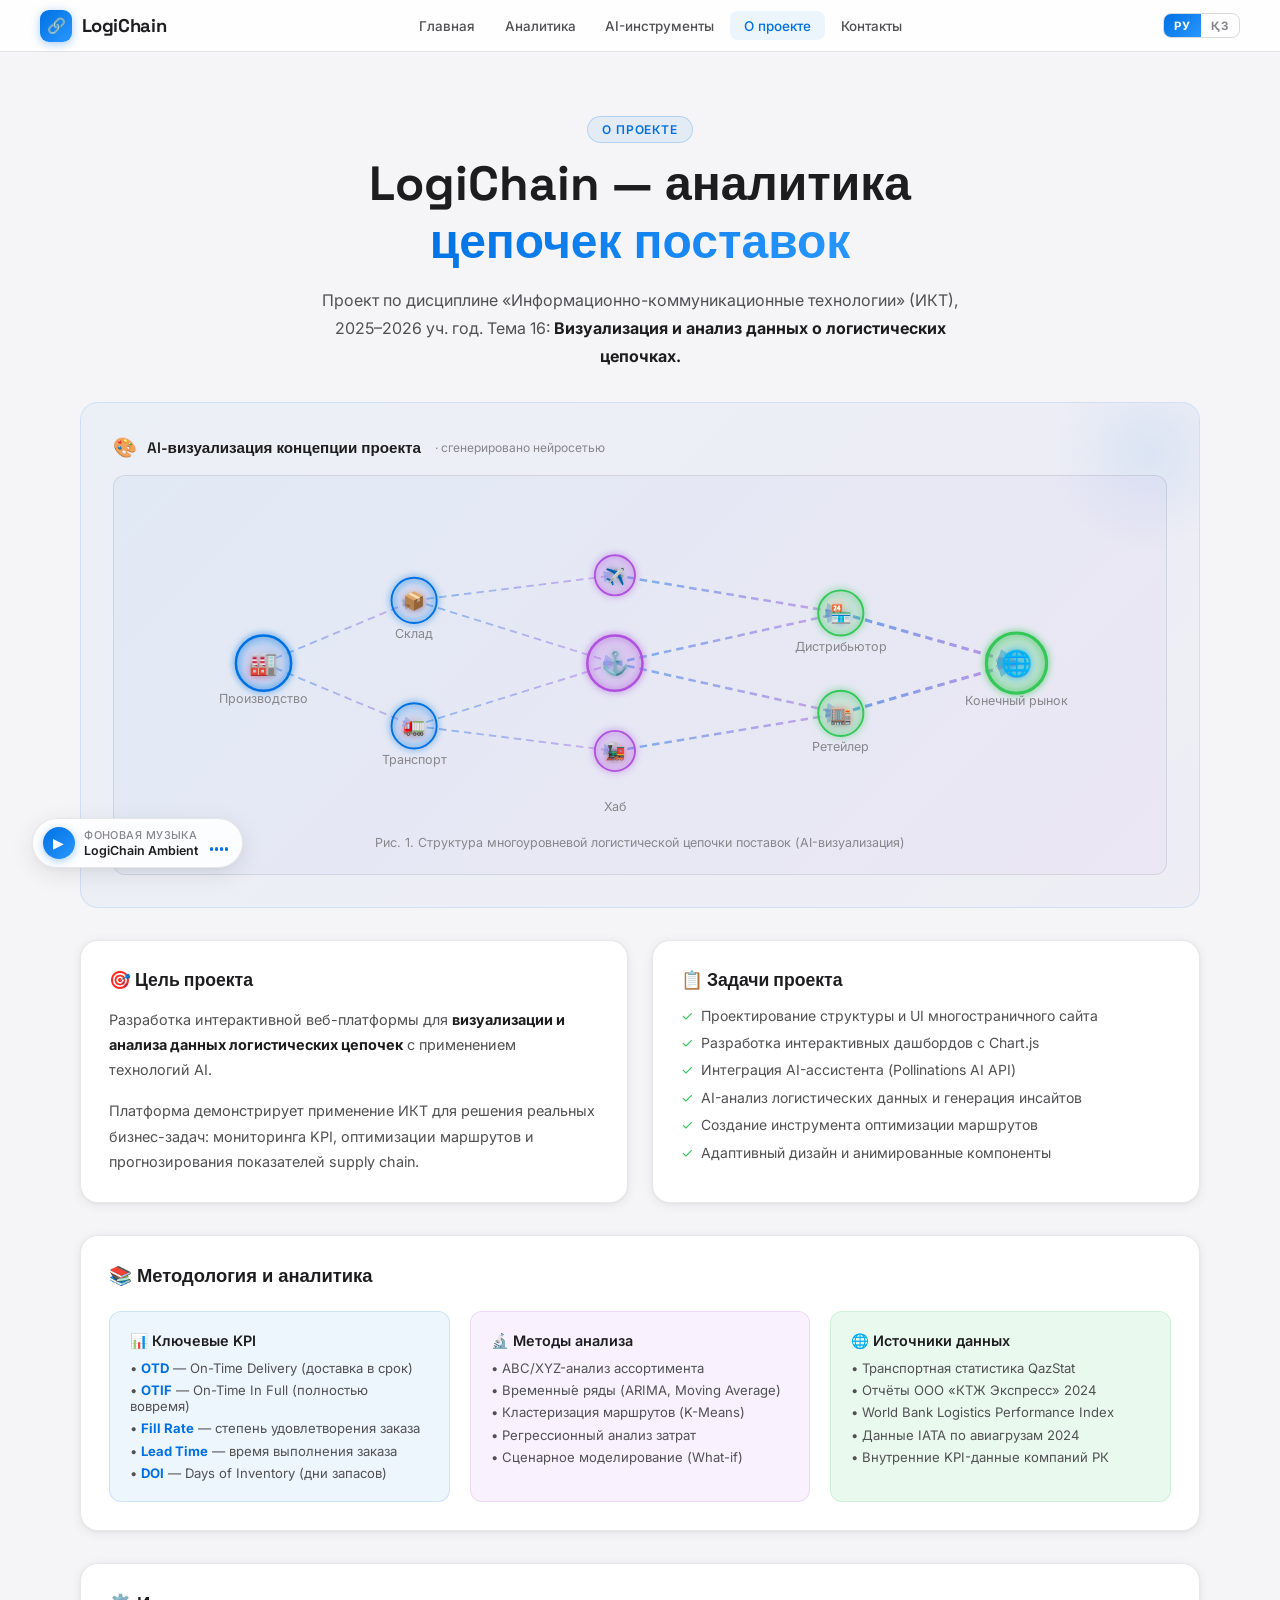
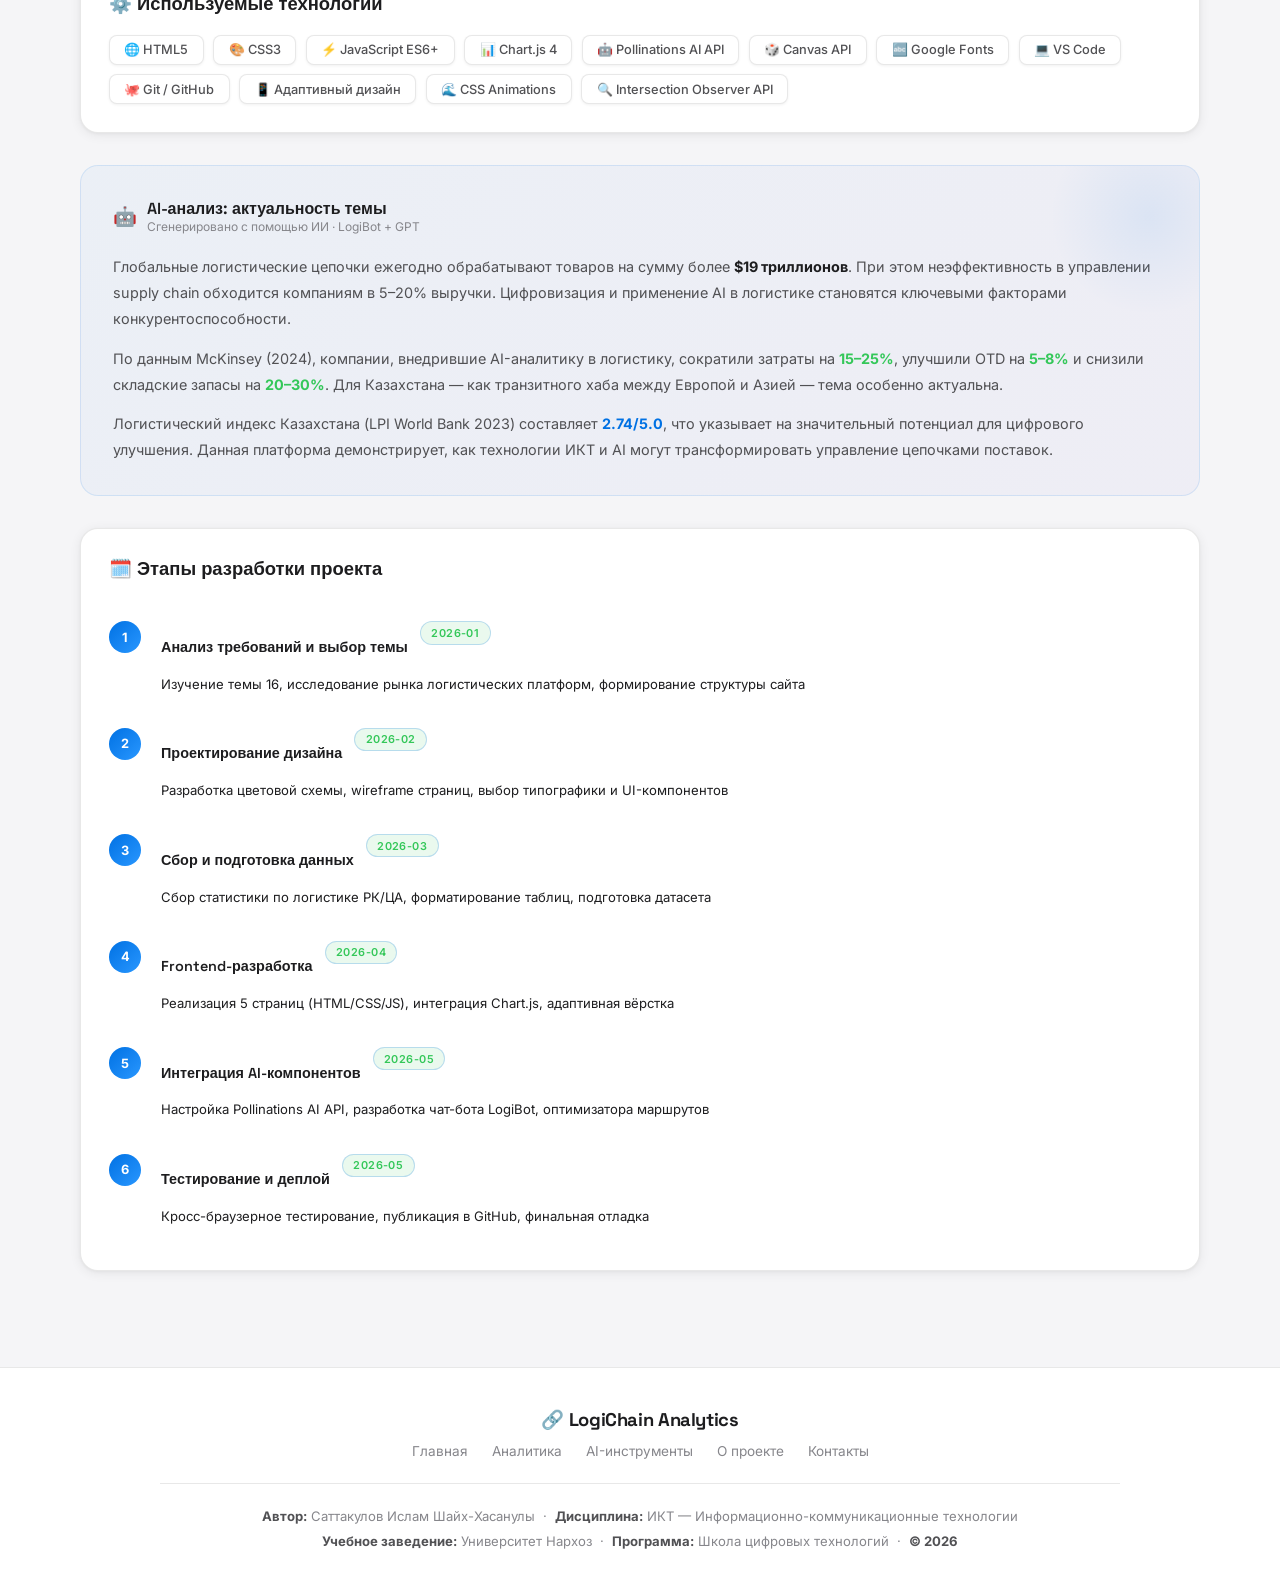
==== commit 620f488c: "Add floating background music player Adds web.mp3 ambient track with an Apple-style floating pill pl" ====
--- a/about.html
+++ b/about.html
@@ -267,6 +267,16 @@
   </div>
 </footer>
 
+<audio id="bg-audio" src="web.mp3" loop preload="none"></audio>
+<div id="music-player">
+  <button id="music-btn" title="Музыка">▶</button>
+  <div class="music-info">
+    <div class="music-label">Фоновая музыка</div>
+    <div class="music-track">LogiChain Ambient</div>
+  </div>
+  <div class="music-waves"><span></span><span></span><span></span><span></span></div>
+</div>
+
 <button id="back-top" style="position:fixed;bottom:2rem;right:2rem;width:44px;height:44px;border-radius:50%;background:var(--grad);border:none;color:white;font-size:1.1rem;cursor:pointer;z-index:999;opacity:0;pointer-events:none;transition:opacity 0.3s;box-shadow:var(--shadow-blue);">↑</button>
 
 <script src="main.js"></script>
--- a/style.css
+++ b/style.css
@@ -601,3 +601,92 @@
   header { height:48px; }
   main { padding-top:48px; }
 }
+
+/* ── MUSIC PLAYER ────────────────────────────────────────── */
+#music-player {
+  position: fixed;
+  bottom: 2rem;
+  left: 2rem;
+  z-index: 998;
+  display: flex;
+  align-items: center;
+  gap: 0.6rem;
+  padding: 0.5rem 0.9rem 0.5rem 0.6rem;
+  background: rgba(255,255,255,0.88);
+  backdrop-filter: saturate(180%) blur(20px);
+  -webkit-backdrop-filter: saturate(180%) blur(20px);
+  border: 1px solid rgba(0,0,0,0.09);
+  border-radius: 980px;
+  box-shadow: var(--shadow);
+  transition: box-shadow 0.3s var(--ease), transform 0.3s var(--spring);
+  cursor: default;
+  user-select: none;
+}
+#music-player:hover {
+  box-shadow: var(--shadow-lg);
+  transform: translateY(-2px);
+}
+
+#music-btn {
+  width: 32px; height: 32px;
+  border-radius: 50%;
+  border: none;
+  background: var(--grad);
+  color: white;
+  font-size: 0.85rem;
+  cursor: pointer;
+  display: flex; align-items: center; justify-content: center;
+  flex-shrink: 0;
+  transition: transform 0.2s var(--spring), box-shadow 0.2s;
+  box-shadow: 0 2px 8px rgba(0,113,227,0.35);
+}
+#music-btn:hover { transform: scale(1.1); box-shadow: var(--shadow-blue); }
+#music-btn:active { transform: scale(0.95); }
+
+.music-info {
+  display: flex;
+  flex-direction: column;
+  gap: 0.05rem;
+  overflow: hidden;
+  max-width: 130px;
+}
+.music-label {
+  font-size: 0.68rem;
+  color: var(--text-3);
+  letter-spacing: 0.04em;
+  text-transform: uppercase;
+  font-weight: 500;
+}
+.music-track {
+  font-size: 0.78rem;
+  font-weight: 600;
+  color: var(--text);
+  white-space: nowrap;
+  overflow: hidden;
+  text-overflow: ellipsis;
+}
+
+.music-waves {
+  display: flex;
+  align-items: flex-end;
+  gap: 2px;
+  height: 16px;
+  margin-left: 2px;
+}
+.music-waves span {
+  display: block;
+  width: 3px;
+  border-radius: 2px;
+  background: var(--blue);
+  height: 4px;
+  transition: height 0.2s;
+}
+#music-player.playing .music-waves span:nth-child(1) { animation: wave 0.8s ease-in-out infinite; }
+#music-player.playing .music-waves span:nth-child(2) { animation: wave 0.8s ease-in-out 0.15s infinite; }
+#music-player.playing .music-waves span:nth-child(3) { animation: wave 0.8s ease-in-out 0.3s infinite; }
+#music-player.playing .music-waves span:nth-child(4) { animation: wave 0.8s ease-in-out 0.1s infinite; }
+
+@keyframes wave {
+  0%,100% { height: 4px; }
+  50%      { height: 14px; }
+}
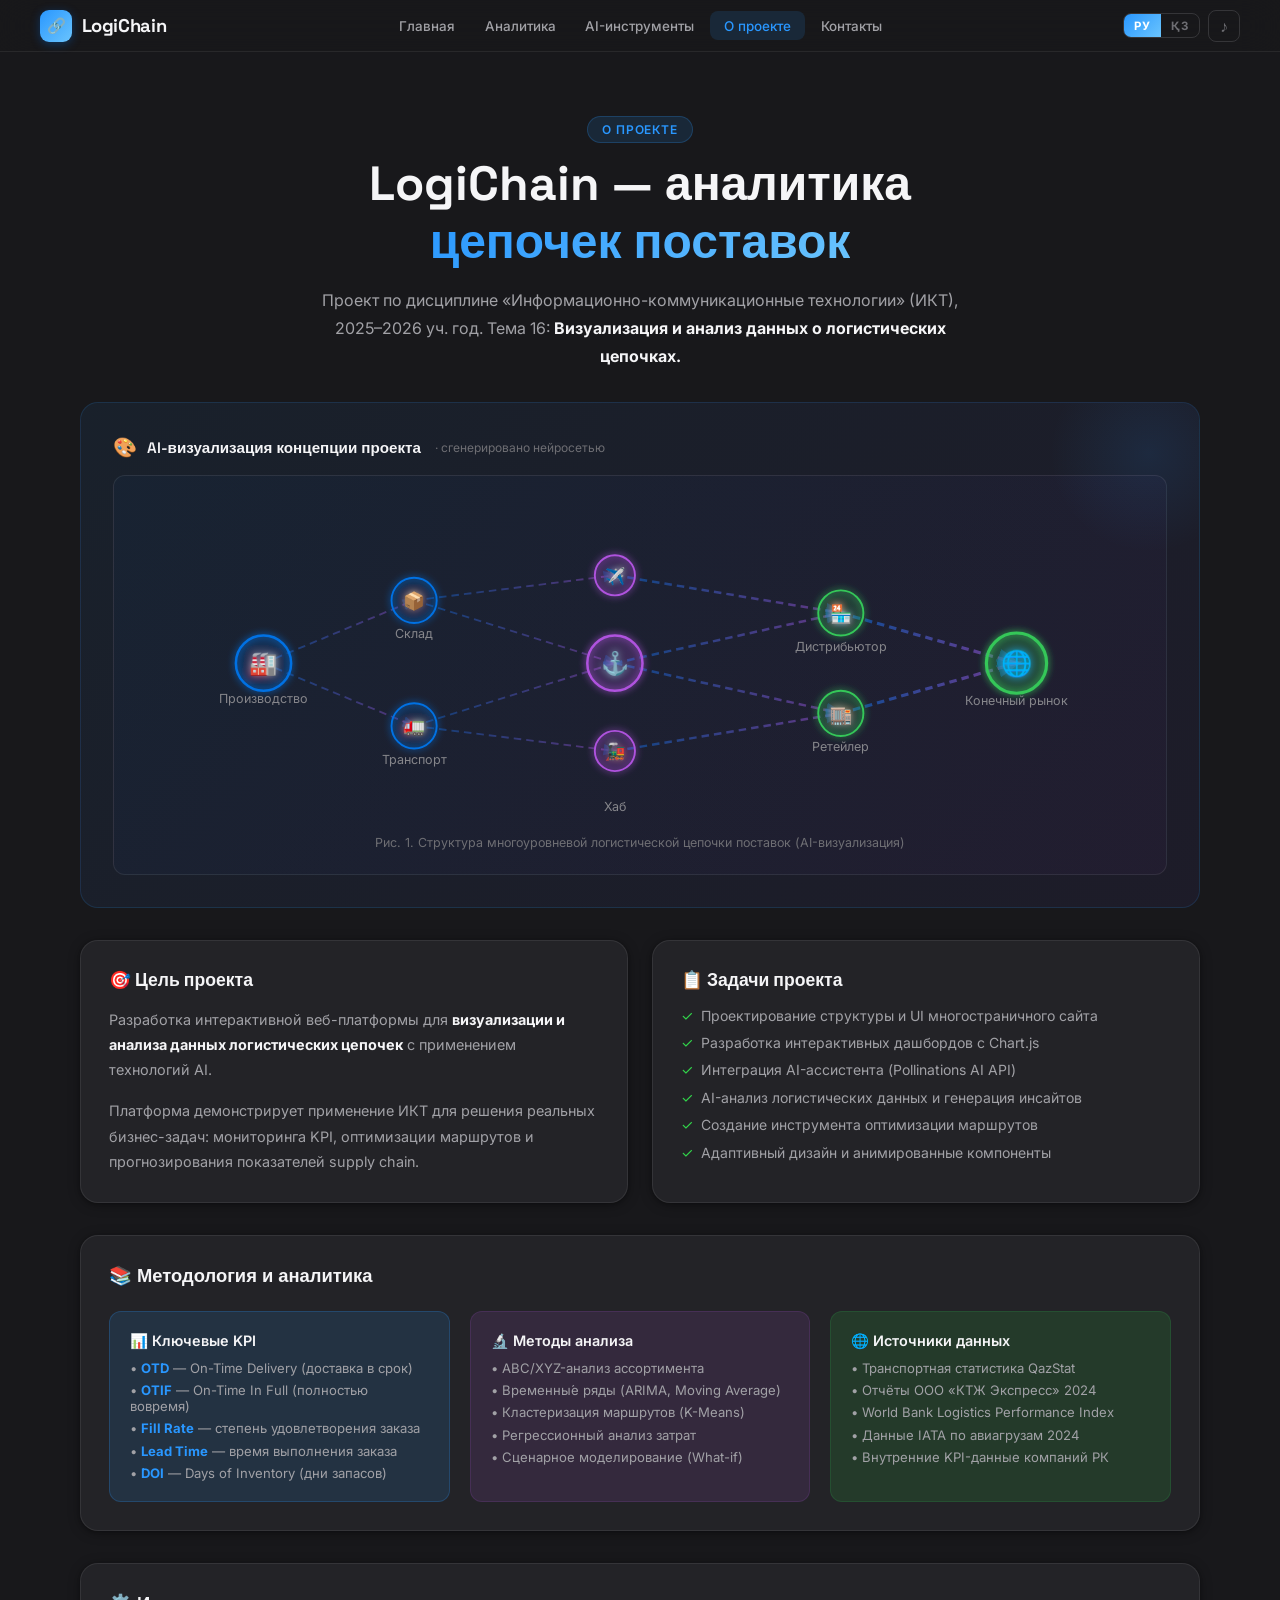
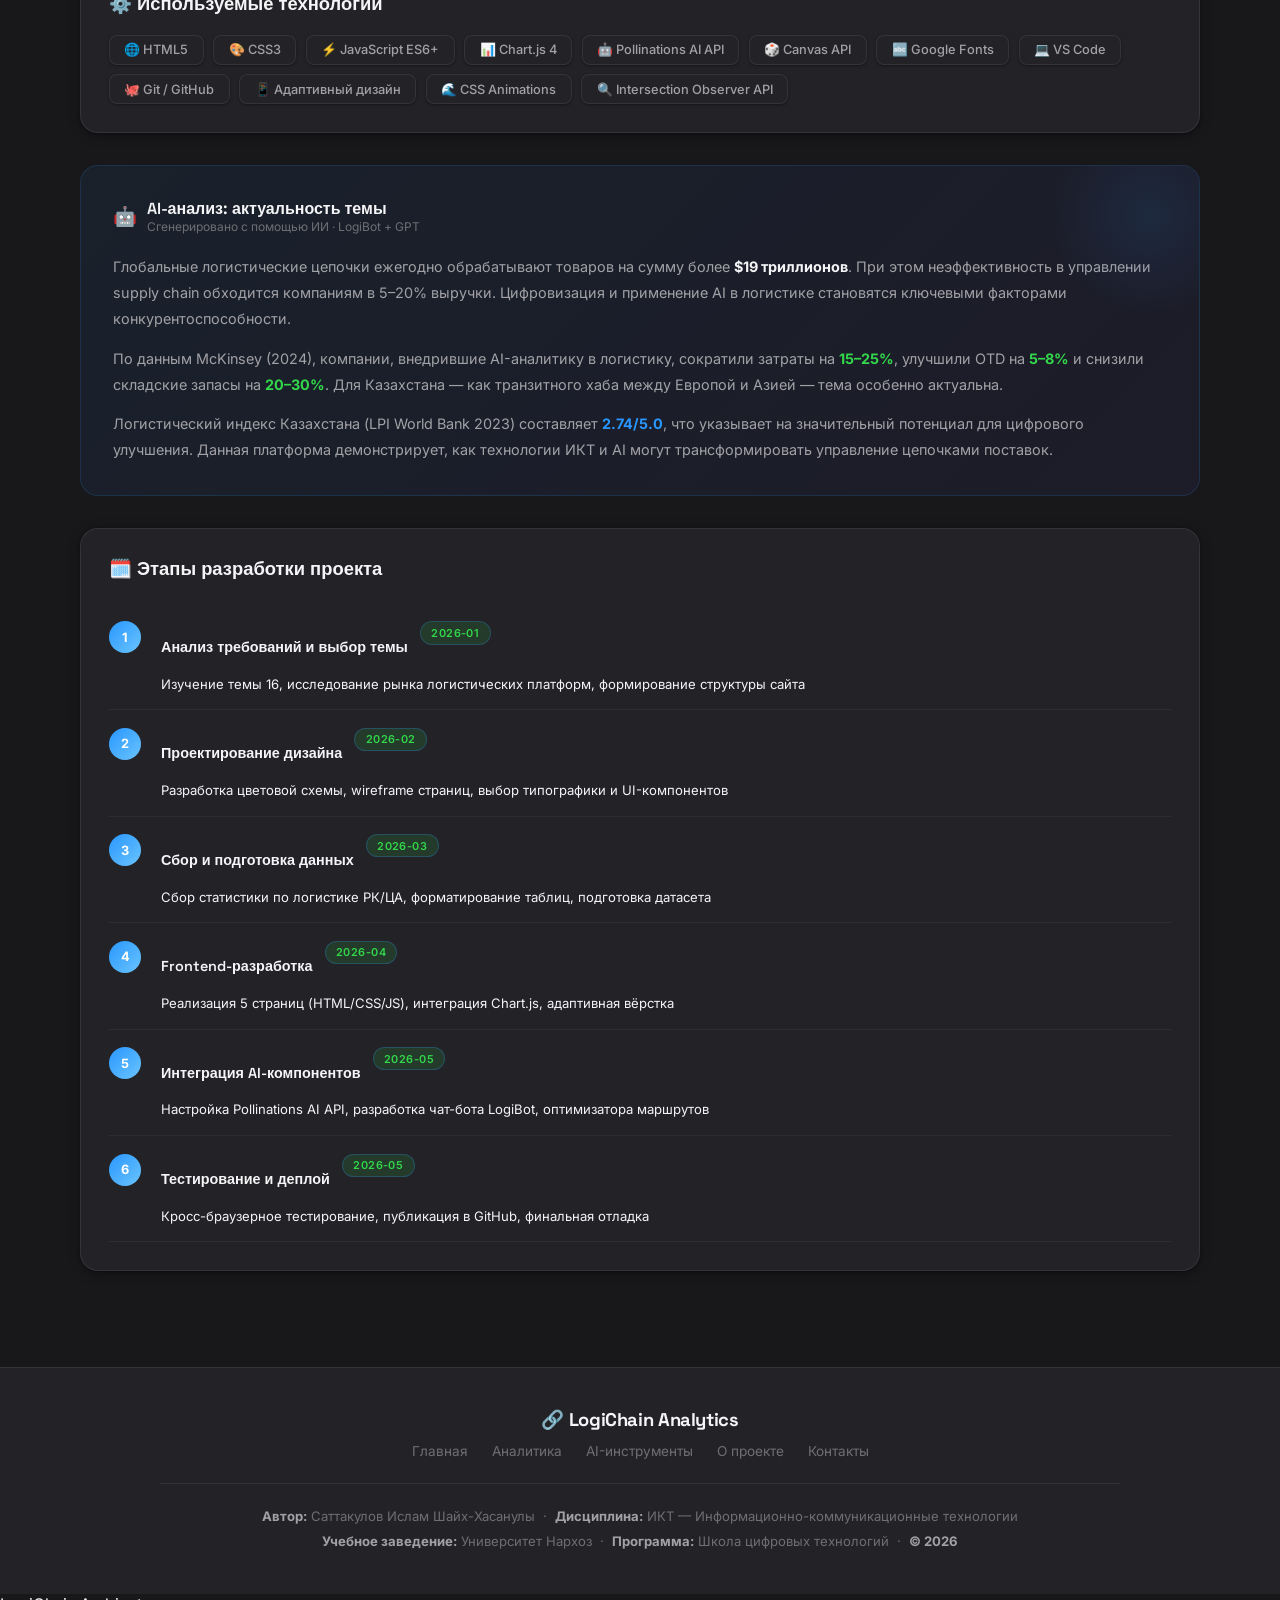
==== commit c5b03fd4: "Move music button to header next to RU/KZ, autoplay by default Replaces the floating bottom-left mus" ====
--- a/about.html
+++ b/about.html
@@ -268,10 +268,6 @@
 </footer>
 
 <audio id="bg-audio" src="web.mp3" loop preload="none"></audio>
-<div id="music-player">
-  <button id="music-btn" title="Музыка">▶</button>
-  <div class="music-info">
-    <div class="music-label">Фоновая музыка</div>
     <div class="music-track">LogiChain Ambient</div>
   </div>
   <div class="music-waves"><span></span><span></span><span></span><span></span></div>
--- a/style.css
+++ b/style.css
@@ -2,39 +2,39 @@
 
 /* ── Variables ─────────────────────────────────────────────── */
 :root {
-  --bg:          #f5f5f7;
-  --surface:     #ffffff;
-  --surface-alt: #fafafa;
-  --card:        #ffffff;
-  --border:      rgba(0,0,0,0.09);
-  --border-med:  rgba(0,0,0,0.14);
-
-  --blue:        #0071e3;
-  --blue-dim:    rgba(0,113,227,0.07);
-  --blue-mid:    rgba(0,113,227,0.14);
-  --blue-hover:  #0077ed;
-  --green:       #34c759;
-  --green-dim:   rgba(52,199,89,0.1);
-  --orange:      #ff9500;
-  --orange-dim:  rgba(255,149,0,0.1);
-  --red:         #ff3b30;
-  --red-dim:     rgba(255,59,48,0.1);
-  --purple:      #af52de;
-  --purple-dim:  rgba(175,82,222,0.08);
-
-  --text:        #1d1d1f;
-  --text-2:      #515154;
-  --text-3:      #86868b;
-  --text-4:      #ababaf;
-
-  --grad:        linear-gradient(135deg, #0071e3 0%, #2997ff 100%);
-  --grad-hero:   linear-gradient(160deg, #e8f4ff 0%, #f5f5f7 40%, #fff 100%);
-
-  --shadow-xs:   0 1px 3px rgba(0,0,0,0.06);
-  --shadow-sm:   0 2px 12px rgba(0,0,0,0.07), 0 1px 3px rgba(0,0,0,0.04);
-  --shadow:      0 6px 24px rgba(0,0,0,0.09), 0 2px 6px rgba(0,0,0,0.04);
-  --shadow-lg:   0 20px 60px rgba(0,0,0,0.12), 0 6px 20px rgba(0,0,0,0.06);
-  --shadow-blue: 0 8px 32px rgba(0,113,227,0.28);
+  --bg:          #18181b;
+  --surface:     #232327;
+  --surface-alt: #1e1e22;
+  --card:        #232327;
+  --border:      rgba(255,255,255,0.08);
+  --border-med:  rgba(255,255,255,0.13);
+
+  --blue:        #2997ff;
+  --blue-dim:    rgba(41,151,255,0.13);
+  --blue-mid:    rgba(41,151,255,0.22);
+  --blue-hover:  #3aa8ff;
+  --green:       #32d74b;
+  --green-dim:   rgba(50,215,75,0.13);
+  --orange:      #ff9f0a;
+  --orange-dim:  rgba(255,159,10,0.13);
+  --red:         #ff453a;
+  --red-dim:     rgba(255,69,58,0.13);
+  --purple:      #bf5af2;
+  --purple-dim:  rgba(191,90,242,0.11);
+
+  --text:        #f5f5f7;
+  --text-2:      #a1a1a6;
+  --text-3:      #6e6e73;
+  --text-4:      #3d3d41;
+
+  --grad:        linear-gradient(135deg, #2997ff 0%, #6ac4fd 100%);
+  --grad-hero:   linear-gradient(160deg, #1a2030 0%, #18181b 45%, #18181b 100%);
+
+  --shadow-xs:   0 1px 3px rgba(0,0,0,0.4);
+  --shadow-sm:   0 2px 12px rgba(0,0,0,0.35), 0 1px 3px rgba(0,0,0,0.2);
+  --shadow:      0 6px 24px rgba(0,0,0,0.45), 0 2px 6px rgba(0,0,0,0.2);
+  --shadow-lg:   0 20px 60px rgba(0,0,0,0.55), 0 6px 20px rgba(0,0,0,0.3);
+  --shadow-blue: 0 8px 32px rgba(41,151,255,0.22);
 
   --radius:    18px;
   --radius-lg: 24px;
@@ -59,17 +59,17 @@
 
 ::-webkit-scrollbar { width: 6px; }
 ::-webkit-scrollbar-track { background: transparent; }
-::-webkit-scrollbar-thumb { background: #c7c7cc; border-radius:3px; }
+::-webkit-scrollbar-thumb { background: #48484d; border-radius:3px; }
 
 /* ── HEADER ─────────────────────────────────────────────────── */
 header {
   position: fixed; top:0; left:0; right:0; z-index:999;
   display: flex; align-items:center; justify-content:space-between;
   padding: 0 2.5rem; height: 52px;
-  background: rgba(255,255,255,0.85);
+  background: rgba(24,24,27,0.88);
   backdrop-filter: saturate(180%) blur(20px);
   -webkit-backdrop-filter: saturate(180%) blur(20px);
-  border-bottom: 1px solid rgba(0,0,0,0.1);
+  border-bottom: 1px solid rgba(255,255,255,0.07);
 }
 
 .logo {
@@ -96,7 +96,7 @@
   font-size:0.84rem; font-weight:500; border-radius:8px;
   transition: all 0.2s var(--ease);
 }
-nav a:hover { color:var(--text); background:rgba(0,0,0,0.05); }
+nav a:hover { color:var(--text); background:rgba(255,255,255,0.07); }
 nav a.active { color:var(--blue); background:var(--blue-dim); }
 
 /* ── LANG TOGGLE ──────────────────────────────────────────── */
@@ -111,7 +111,7 @@
   cursor:pointer; transition:all 0.2s var(--ease);
   font-family:'Inter',sans-serif; letter-spacing:0.06em;
 }
-.lang-btn:hover { color:var(--text); background:rgba(0,0,0,0.05); }
+.lang-btn:hover { color:var(--text); background:rgba(255,255,255,0.07); }
 .lang-btn.active { background:var(--grad); color:white; }
 
 /* ── MAIN ───────────────────────────────────────────────────── */
@@ -136,19 +136,19 @@
 }
 .blob-1 {
   width:700px; height:700px;
-  background:radial-gradient(circle, rgba(0,113,227,0.13) 0%, transparent 70%);
+  background:radial-gradient(circle, rgba(41,151,255,0.18) 0%, transparent 70%);
   top:-200px; left:-200px;
   animation:blobFloat1 16s ease-in-out infinite;
 }
 .blob-2 {
   width:600px; height:600px;
-  background:radial-gradient(circle, rgba(120,80,255,0.10) 0%, transparent 70%);
+  background:radial-gradient(circle, rgba(140,80,255,0.15) 0%, transparent 70%);
   top:-100px; right:-150px;
   animation:blobFloat2 12s ease-in-out infinite;
 }
 .blob-3 {
   width:500px; height:500px;
-  background:radial-gradient(circle, rgba(0,180,255,0.09) 0%, transparent 70%);
+  background:radial-gradient(circle, rgba(0,200,255,0.12) 0%, transparent 70%);
   bottom:-100px; left:30%;
   animation:blobFloat3 18s ease-in-out infinite;
 }
@@ -158,8 +158,8 @@
 .badge {
   display:inline-flex; align-items:center; gap:0.45rem;
   padding:0.38rem 1rem;
-  background:rgba(0,113,227,0.08);
-  border:1px solid rgba(0,113,227,0.22);
+  background:rgba(41,151,255,0.12);
+  border:1px solid rgba(41,151,255,0.25);
   border-radius:100px; font-size:0.8rem; color:var(--blue);
   font-weight:600; letter-spacing:0.04em; text-transform:uppercase;
   margin-bottom:1.75rem;
@@ -229,7 +229,7 @@
 .section-head { text-align:center; margin-bottom:4rem; }
 .section-label {
   display:inline-block; padding:0.32rem 0.9rem;
-  background:var(--blue-dim); border:1px solid rgba(0,113,227,0.2);
+  background:var(--blue-dim); border:1px solid rgba(41,151,255,0.22);
   border-radius:100px; font-size:0.75rem; color:var(--blue);
   font-weight:600; letter-spacing:0.07em; text-transform:uppercase; margin-bottom:1rem;
 }
@@ -265,7 +265,7 @@
   width:52px; height:52px; border-radius:14px;
   display:flex; align-items:center; justify-content:center;
   font-size:1.4rem; margin-bottom:1.25rem;
-  background:var(--blue-dim); border:1px solid rgba(0,113,227,0.12);
+  background:var(--blue-dim); border:1px solid rgba(41,151,255,0.14);
 }
 .feature-title {
   font-family:'Space Grotesk',sans-serif;
@@ -322,10 +322,10 @@
 }
 .data-table td {
   padding:0.9rem 1rem; color:var(--text-2);
-  border-bottom:1px solid rgba(0,0,0,0.04);
+  border-bottom:1px solid rgba(255,255,255,0.04);
 }
 .data-table tbody tr { transition:background 0.15s; }
-.data-table tbody tr:hover td { background:rgba(0,113,227,0.03); color:var(--text); }
+.data-table tbody tr:hover td { background:rgba(41,151,255,0.06); color:var(--text); }
 .data-table tbody tr:last-child td { border-bottom:none; }
 
 .badge {
@@ -377,12 +377,12 @@
   box-shadow:0 2px 12px rgba(0,113,227,0.25);
 }
 .msg.bot {
-  align-self:flex-start; background:white; color:var(--text);
+  align-self:flex-start; background:var(--surface); color:var(--text);
   border:1px solid var(--border); border-radius:14px 14px 14px 4px;
   box-shadow:var(--shadow-xs);
 }
 .msg.typing {
-  align-self:flex-start; background:white;
+  align-self:flex-start; background:var(--surface);
   border:1px solid var(--border); border-radius:14px 14px 14px 4px;
 }
 .typing-dots { display:flex; gap:4px; align-items:center; padding:2px 0; }
@@ -405,20 +405,20 @@
 }
 .chat-input:focus {
   border-color:var(--blue);
-  box-shadow:0 0 0 3px rgba(0,113,227,0.12);
+  box-shadow:0 0 0 3px rgba(41,151,255,0.15);
 }
 .chat-send {
   background:var(--grad); border:none; border-radius:10px;
   padding:0.65rem 1.1rem; color:white; cursor:pointer; font-size:1rem;
   transition:transform 0.2s var(--spring), box-shadow 0.2s;
-  box-shadow:0 2px 12px rgba(0,113,227,0.28);
+  box-shadow:0 2px 12px rgba(41,151,255,0.28);
 }
 .chat-send:hover { transform:scale(1.08); box-shadow:var(--shadow-blue); }
 
 .chat-suggestions { display:flex; gap:0.5rem; flex-wrap:wrap; padding:0 0 0.75rem; }
 .suggestion {
   padding:0.3rem 0.8rem; background:var(--blue-dim);
-  border:1px solid rgba(0,113,227,0.2); border-radius:100px;
+  border:1px solid rgba(41,151,255,0.22); border-radius:100px;
   font-size:0.75rem; color:var(--blue); cursor:pointer;
   transition:all 0.2s var(--ease); font-family:'Inter',sans-serif;
 }
@@ -429,7 +429,7 @@
 .progress-meta { display:flex; justify-content:space-between; margin-bottom:0.4rem; }
 .progress-name { font-size:0.85rem; color:var(--text-2); }
 .progress-pct { font-size:0.85rem; color:var(--text); font-weight:600; }
-.progress-bar { height:5px; background:rgba(0,0,0,0.07); border-radius:3px; overflow:hidden; }
+.progress-bar { height:5px; background:rgba(255,255,255,0.08); border-radius:3px; overflow:hidden; }
 .progress-fill { height:100%; border-radius:3px; background:var(--grad); width:0; transition:width 1.5s var(--ease); }
 
 /* ── TECH CHIPS ──────────────────────────────────────────── */
@@ -444,14 +444,14 @@
 
 /* ── AI BLOCK ────────────────────────────────────────────── */
 .ai-block {
-  background:linear-gradient(135deg, rgba(0,113,227,0.04), rgba(80,60,200,0.04));
-  border:1px solid rgba(0,113,227,0.12); border-radius:var(--radius); padding:2rem;
+  background:linear-gradient(135deg, rgba(41,151,255,0.07), rgba(100,80,220,0.07));
+  border:1px solid rgba(41,151,255,0.15); border-radius:var(--radius); padding:2rem;
   position:relative; overflow:hidden;
 }
 .ai-block::before {
   content:''; position:absolute; top:-50px; right:-50px;
   width:200px; height:200px;
-  background:radial-gradient(circle, rgba(0,113,227,0.08), transparent 70%);
+  background:radial-gradient(circle, rgba(41,151,255,0.1), transparent 70%);
   pointer-events:none;
 }
 
@@ -464,7 +464,7 @@
 .info-card:hover { transform:translateY(-2px); box-shadow:var(--shadow); }
 .info-icon {
   width:46px; height:46px; border-radius:12px; flex-shrink:0;
-  background:var(--blue-dim); border:1px solid rgba(0,113,227,0.14);
+  background:var(--blue-dim); border:1px solid rgba(41,151,255,0.18);
   display:flex; align-items:center; justify-content:center; font-size:1.2rem;
 }
 .info-content h4 { font-family:'Space Grotesk',sans-serif; font-size:0.95rem; font-weight:600; color:var(--text); margin-bottom:0.3rem; }
@@ -473,7 +473,7 @@
 /* ── INSIGHT BLOCK ───────────────────────────────────────── */
 .insight-block {
   display:flex; gap:0.75rem; padding:1rem 1.25rem;
-  background:rgba(0,113,227,0.04); border:1px solid rgba(0,113,227,0.1);
+  background:rgba(41,151,255,0.07); border:1px solid rgba(41,151,255,0.14);
   border-radius:12px; margin-bottom:0.75rem; font-size:0.875rem;
   line-height:1.6; color:var(--text-2);
 }
@@ -490,7 +490,7 @@
 }
 .form-input:focus {
   border-color:var(--blue);
-  box-shadow:0 0 0 3px rgba(0,113,227,0.1);
+  box-shadow:0 0 0 3px rgba(41,151,255,0.15);
 }
 textarea.form-input { resize:vertical; min-height:120px; }
 select.form-input { cursor:pointer; }
@@ -506,7 +506,7 @@
 }
 .btn-primary {
   background:var(--blue); color:white;
-  box-shadow:0 2px 12px rgba(0,113,227,0.3);
+  box-shadow:0 2px 12px rgba(41,151,255,0.3);
 }
 .btn-primary:hover {
   background:var(--blue-hover);
@@ -514,10 +514,10 @@
   box-shadow:var(--shadow-blue);
 }
 .btn-outline {
-  background:rgba(0,0,0,0.04); color:var(--text);
+  background:rgba(255,255,255,0.06); color:var(--text);
   border:1px solid var(--border);
 }
-.btn-outline:hover { background:rgba(0,0,0,0.08); border-color:var(--border-med); }
+.btn-outline:hover { background:rgba(255,255,255,0.11); border-color:var(--border-med); }
 .btn-sm { padding:0.5rem 1.1rem; font-size:0.82rem; }
 .btn-full { width:100%; justify-content:center; }
 
@@ -602,91 +602,19 @@
   main { padding-top:48px; }
 }
 
-/* ── MUSIC PLAYER ────────────────────────────────────────── */
-#music-player {
-  position: fixed;
-  bottom: 2rem;
-  left: 2rem;
-  z-index: 998;
-  display: flex;
-  align-items: center;
-  gap: 0.6rem;
-  padding: 0.5rem 0.9rem 0.5rem 0.6rem;
-  background: rgba(255,255,255,0.88);
-  backdrop-filter: saturate(180%) blur(20px);
-  -webkit-backdrop-filter: saturate(180%) blur(20px);
-  border: 1px solid rgba(0,0,0,0.09);
-  border-radius: 980px;
-  box-shadow: var(--shadow);
-  transition: box-shadow 0.3s var(--ease), transform 0.3s var(--spring);
-  cursor: default;
-  user-select: none;
-}
-#music-player:hover {
-  box-shadow: var(--shadow-lg);
-  transform: translateY(-2px);
-}
-
-#music-btn {
+/* ── HEADER CONTROLS (lang + music) ─────────────────────────── */
+.header-controls {
+  display: flex; align-items: center; gap: 0.5rem; flex-shrink: 0;
+}
+
+.music-header-btn {
   width: 32px; height: 32px;
-  border-radius: 50%;
-  border: none;
-  background: var(--grad);
-  color: white;
-  font-size: 0.85rem;
-  cursor: pointer;
+  border-radius: 8px; border: 1px solid var(--border-med);
+  background: none; color: var(--text-3);
+  font-size: 1rem; line-height: 1; cursor: pointer;
   display: flex; align-items: center; justify-content: center;
-  flex-shrink: 0;
-  transition: transform 0.2s var(--spring), box-shadow 0.2s;
-  box-shadow: 0 2px 8px rgba(0,113,227,0.35);
-}
-#music-btn:hover { transform: scale(1.1); box-shadow: var(--shadow-blue); }
-#music-btn:active { transform: scale(0.95); }
-
-.music-info {
-  display: flex;
-  flex-direction: column;
-  gap: 0.05rem;
-  overflow: hidden;
-  max-width: 130px;
-}
-.music-label {
-  font-size: 0.68rem;
-  color: var(--text-3);
-  letter-spacing: 0.04em;
-  text-transform: uppercase;
-  font-weight: 500;
-}
-.music-track {
-  font-size: 0.78rem;
-  font-weight: 600;
-  color: var(--text);
-  white-space: nowrap;
-  overflow: hidden;
-  text-overflow: ellipsis;
-}
-
-.music-waves {
-  display: flex;
-  align-items: flex-end;
-  gap: 2px;
-  height: 16px;
-  margin-left: 2px;
-}
-.music-waves span {
-  display: block;
-  width: 3px;
-  border-radius: 2px;
-  background: var(--blue);
-  height: 4px;
-  transition: height 0.2s;
-}
-#music-player.playing .music-waves span:nth-child(1) { animation: wave 0.8s ease-in-out infinite; }
-#music-player.playing .music-waves span:nth-child(2) { animation: wave 0.8s ease-in-out 0.15s infinite; }
-#music-player.playing .music-waves span:nth-child(3) { animation: wave 0.8s ease-in-out 0.3s infinite; }
-#music-player.playing .music-waves span:nth-child(4) { animation: wave 0.8s ease-in-out 0.1s infinite; }
-
-@keyframes wave {
-  0%,100% { height: 4px; }
-  50%      { height: 14px; }
-}
+  transition: all 0.2s var(--ease);
+  font-family: inherit;
+}
+.music-header-btn:hover { color: var(--text); background: rgba(255,255,255,0.07); }
+.music-header-btn.playing { color: var(--blue); border-color: var(--blue); }
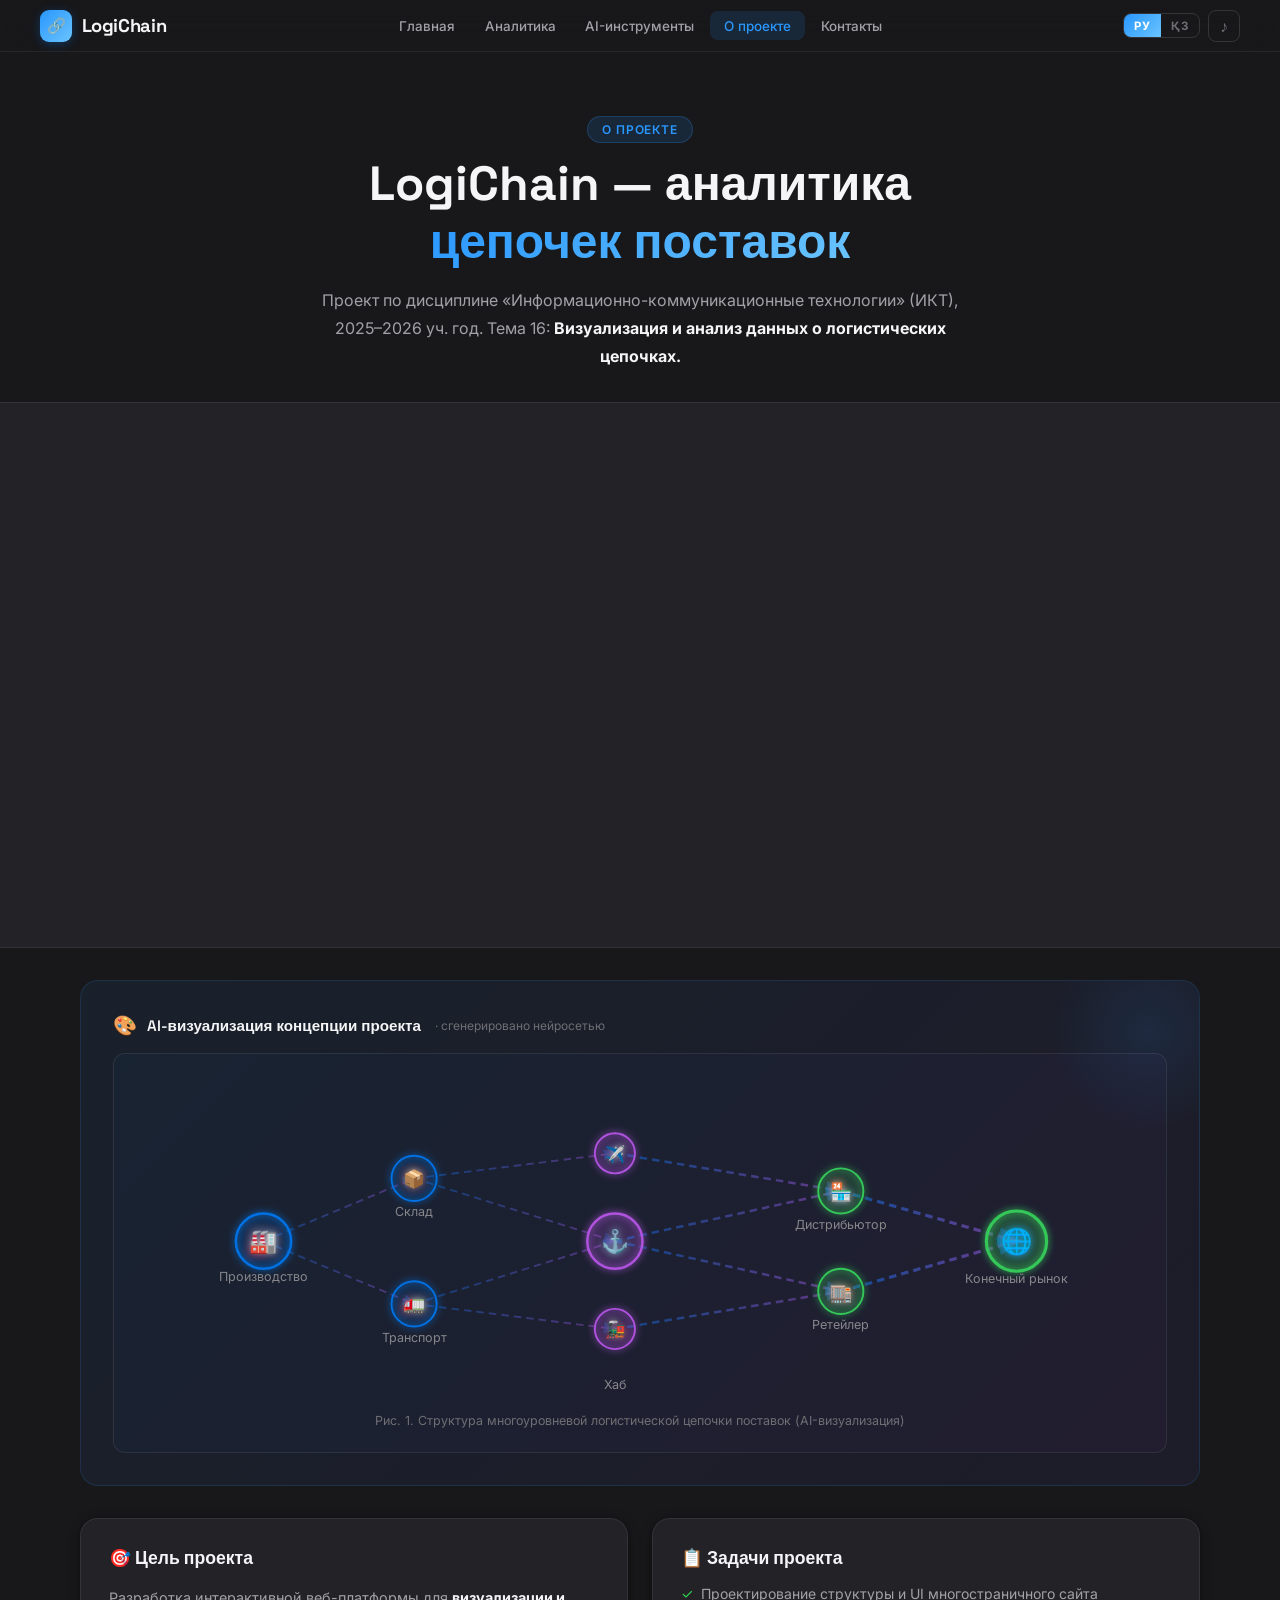
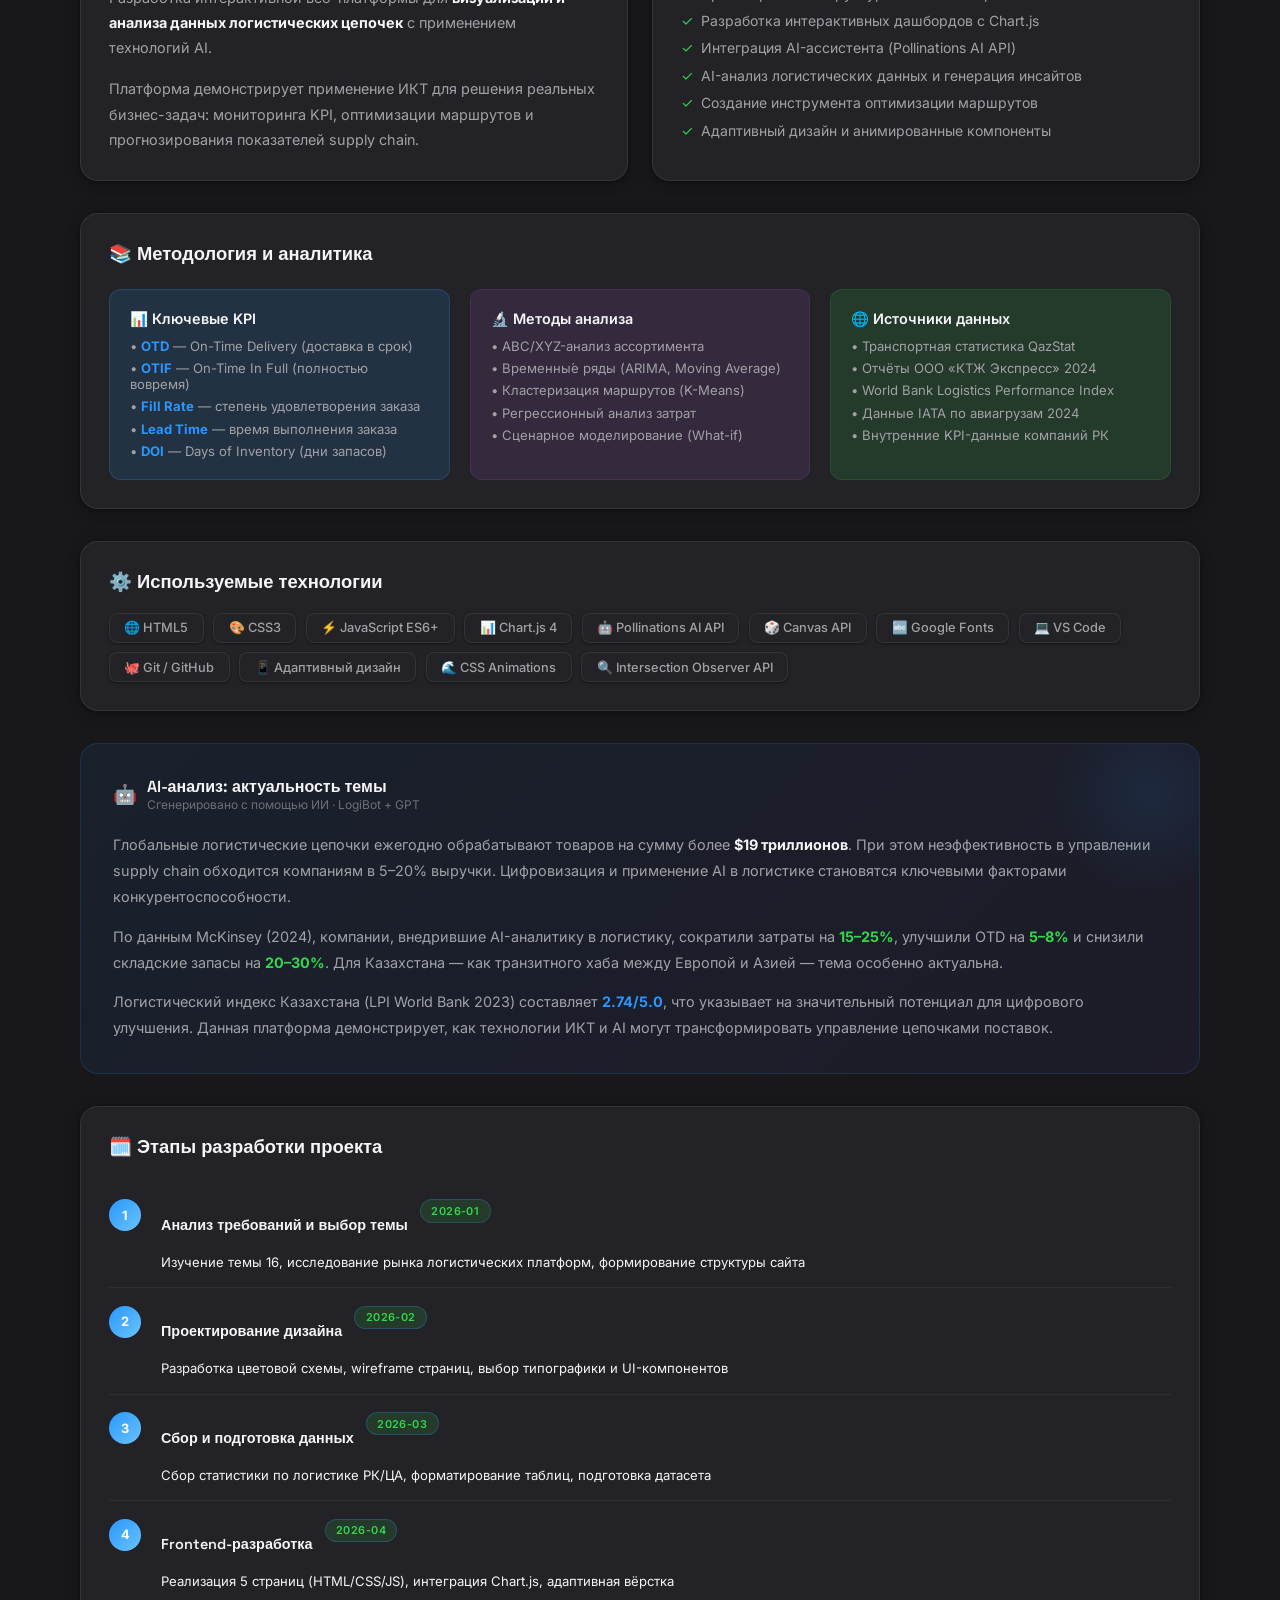
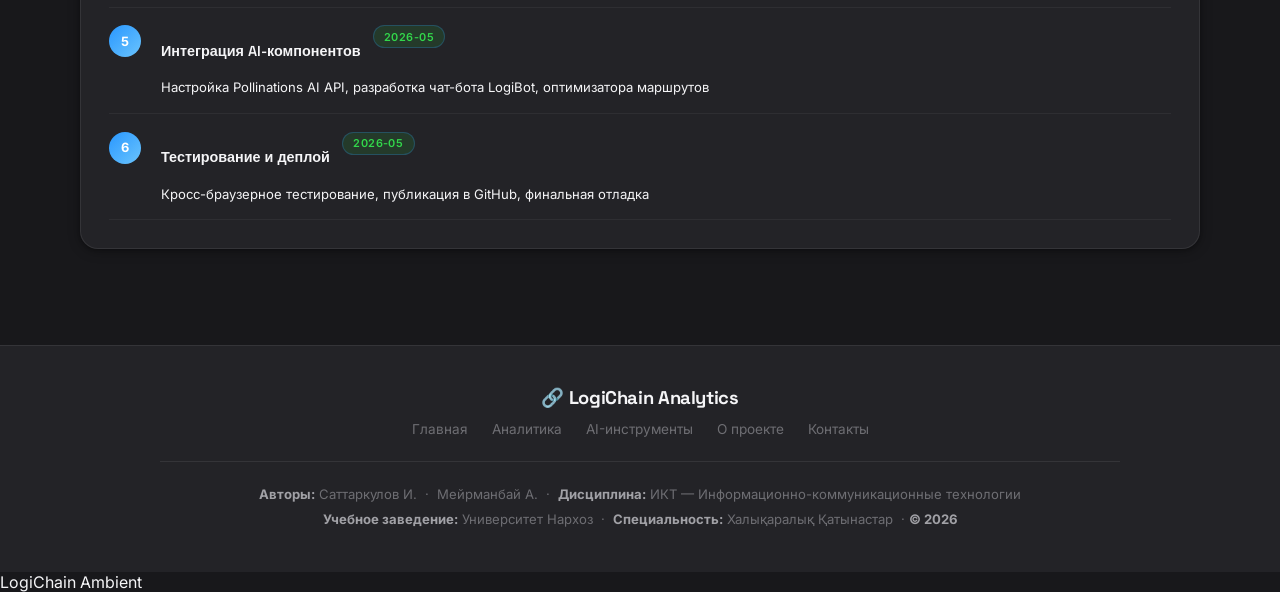
==== commit 9dec809c: "Fix video centering, add about.mp4, complete KZ localization - CSS: .video-section now centers with " ====
--- a/about.html
+++ b/about.html
@@ -39,8 +39,13 @@
     </p>
   </div>
 
+  <!-- VIDEO -->
+  <div class="video-section reveal">
+    <video class="hero-video" src="about.mp4" autoplay muted loop playsinline></video>
+  </div>
+
   <!-- ABOUT CONTENT -->
-  <section class="section" style="padding-top:0;">
+  <section class="section" style="padding-top:2rem;">
 
     <!-- AI IMAGE SECTION (AI-generated visual description) -->
     <div class="ai-block" style="margin-bottom:2rem;">
@@ -115,7 +120,7 @@
     <!-- PROJECT DESCRIPTION -->
     <div class="grid-2" style="margin-bottom:2rem;">
       <div class="card">
-        <h3 style="font-family:'Space Grotesk',sans-serif;font-size:1.1rem;font-weight:600;margin-bottom:1rem;">🎯 Цель проекта</h3>
+        <h3 id="ab-goal-title" style="font-family:'Space Grotesk',sans-serif;font-size:1.1rem;font-weight:600;margin-bottom:1rem;">🎯 Цель проекта</h3>
         <p style="font-size:0.9rem;color:var(--text-2);line-height:1.75;margin-bottom:1rem;">
           Разработка интерактивной веб-платформы для <strong style="color:var(--text);">визуализации и анализа данных логистических цепочек</strong> с применением технологий AI.
         </p>
@@ -124,7 +129,7 @@
         </p>
       </div>
       <div class="card">
-        <h3 style="font-family:'Space Grotesk',sans-serif;font-size:1.1rem;font-weight:600;margin-bottom:1rem;">📋 Задачи проекта</h3>
+        <h3 id="ab-tasks-title" style="font-family:'Space Grotesk',sans-serif;font-size:1.1rem;font-weight:600;margin-bottom:1rem;">📋 Задачи проекта</h3>
         <ul style="list-style:none;display:flex;flex-direction:column;gap:0.65rem;">
           <li style="display:flex;gap:0.5rem;font-size:0.875rem;color:var(--text-2);">
             <span style="color:var(--green);flex-shrink:0;">✓</span>Проектирование структуры и UI многостраничного сайта
@@ -150,7 +155,7 @@
 
     <!-- METHODOLOGY -->
     <div class="card" style="margin-bottom:2rem;">
-      <h3 style="font-family:'Space Grotesk',sans-serif;font-size:1.15rem;font-weight:600;margin-bottom:1.5rem;">📚 Методология и аналитика</h3>
+      <h3 id="ab-method-title" style="font-family:'Space Grotesk',sans-serif;font-size:1.15rem;font-weight:600;margin-bottom:1.5rem;">📚 Методология и аналитика</h3>
 
       <div style="display:grid;grid-template-columns:repeat(auto-fit,minmax(260px,1fr));gap:1.25rem;">
 
@@ -191,7 +196,7 @@
 
     <!-- TECH STACK -->
     <div class="card" style="margin-bottom:2rem;">
-      <h3 style="font-family:'Space Grotesk',sans-serif;font-size:1.15rem;font-weight:600;margin-bottom:1.25rem;">⚙️ Используемые технологии</h3>
+      <h3 id="ab-tech-title" style="font-family:'Space Grotesk',sans-serif;font-size:1.15rem;font-weight:600;margin-bottom:1.25rem;">⚙️ Используемые технологии</h3>
       <div style="display:flex;gap:0.6rem;flex-wrap:wrap;">
         <span class="tech-chip">🌐 HTML5</span>
         <span class="tech-chip">🎨 CSS3</span>
@@ -213,8 +218,8 @@
       <div style="display:flex;align-items:center;gap:0.6rem;margin-bottom:1.25rem;">
         <span style="font-size:1.2rem;">🤖</span>
         <div>
-          <div style="font-family:'Space Grotesk',sans-serif;font-weight:600;">AI-анализ: актуальность темы</div>
-          <div style="font-size:0.75rem;color:var(--text-3);">Сгенерировано с помощью ИИ · LogiBot + GPT</div>
+          <div id="ab-ai-title" style="font-family:'Space Grotesk',sans-serif;font-weight:600;">AI-анализ: актуальность темы</div>
+          <div id="ab-ai-sub" style="font-size:0.75rem;color:var(--text-3);">Сгенерировано с помощью ИИ · LogiBot + GPT</div>
         </div>
       </div>
       <div style="font-size:0.9rem;color:var(--text-2);line-height:1.8;">
@@ -238,7 +243,7 @@
 
     <!-- STAGES -->
     <div class="card">
-      <h3 style="font-family:'Space Grotesk',sans-serif;font-size:1.15rem;font-weight:600;margin-bottom:1.5rem;">🗓️ Этапы разработки проекта</h3>
+      <h3 id="ab-stages-title" style="font-family:'Space Grotesk',sans-serif;font-size:1.15rem;font-weight:600;margin-bottom:1.5rem;">🗓️ Этапы разработки проекта</h3>
       <div id="stages-list" style="display:flex;flex-direction:column;gap:0;"></div>
     </div>
 
@@ -258,11 +263,10 @@
     </div>
     <hr class="footer-hr">
     <div class="footer-info">
-      <strong>Автор:</strong> Саттакулов Ислам Шайх-Хасанулы &nbsp;·&nbsp;
+      <strong>Авторы:</strong> Саттаркулов И. &nbsp;·&nbsp; Мейрманбай А. &nbsp;·&nbsp;
       <strong>Дисциплина:</strong> ИКТ — Информационно-коммуникационные технологии<br>
       <strong>Учебное заведение:</strong> Университет Нархоз &nbsp;·&nbsp;
-      <strong>Программа:</strong> Школа цифровых технологий &nbsp;·&nbsp;
-      <strong>© 2026</strong>
+      <strong>Специальность:</strong> Халықаралық Қатынастар &nbsp;·&nbsp;<strong>© 2026</strong>
     </div>
   </div>
 </footer>
--- a/style.css
+++ b/style.css
@@ -602,6 +602,25 @@
   main { padding-top:48px; }
 }
 
+/* ── VIDEO ───────────────────────────────────────────────────── */
+.video-section {
+  width: 100%;
+  background: var(--surface);
+  border-top: 1px solid var(--border);
+  border-bottom: 1px solid var(--border);
+  padding: 2rem;
+  display: flex;
+  justify-content: center;
+}
+.hero-video {
+  width: 100%;
+  max-width: 960px;
+  max-height: 520px;
+  object-fit: cover;
+  display: block;
+  border-radius: 12px;
+}
+
 /* ── HEADER CONTROLS (lang + music) ─────────────────────────── */
 .header-controls {
   display: flex; align-items: center; gap: 0.5rem; flex-shrink: 0;
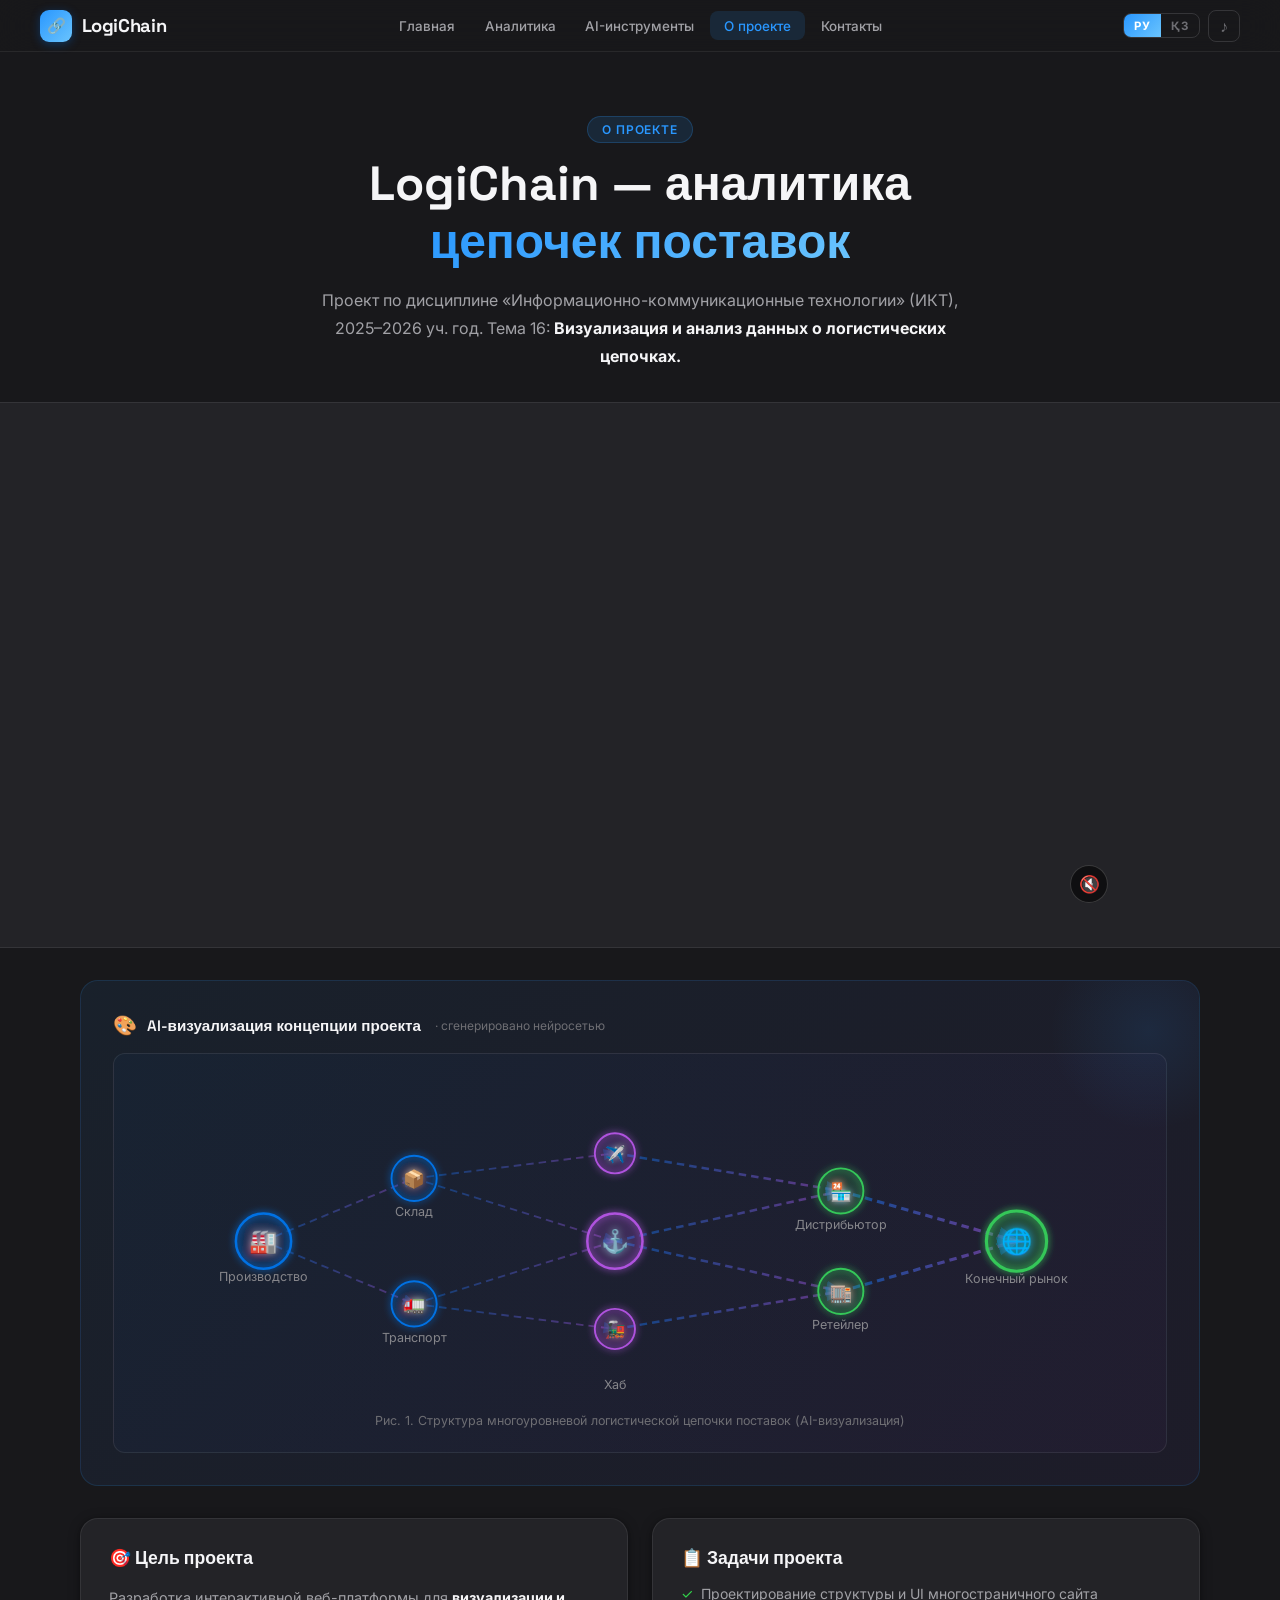
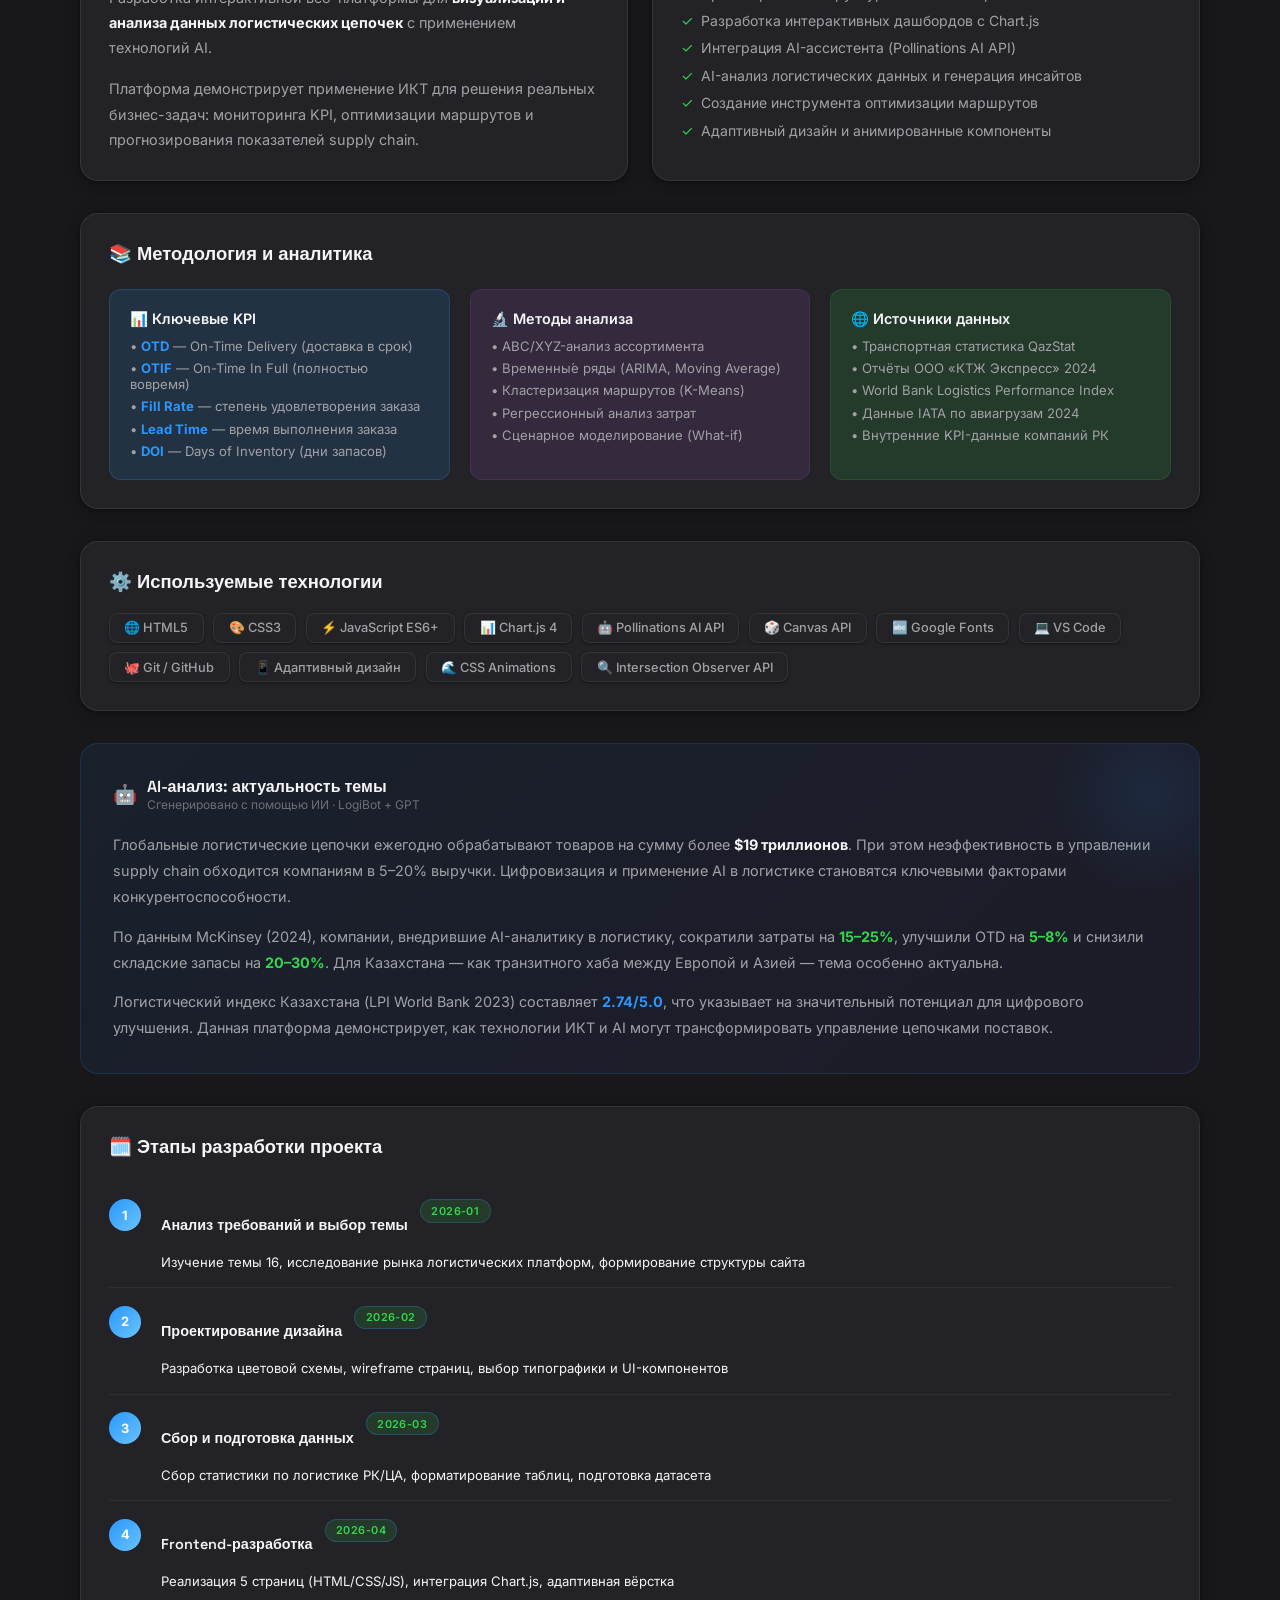
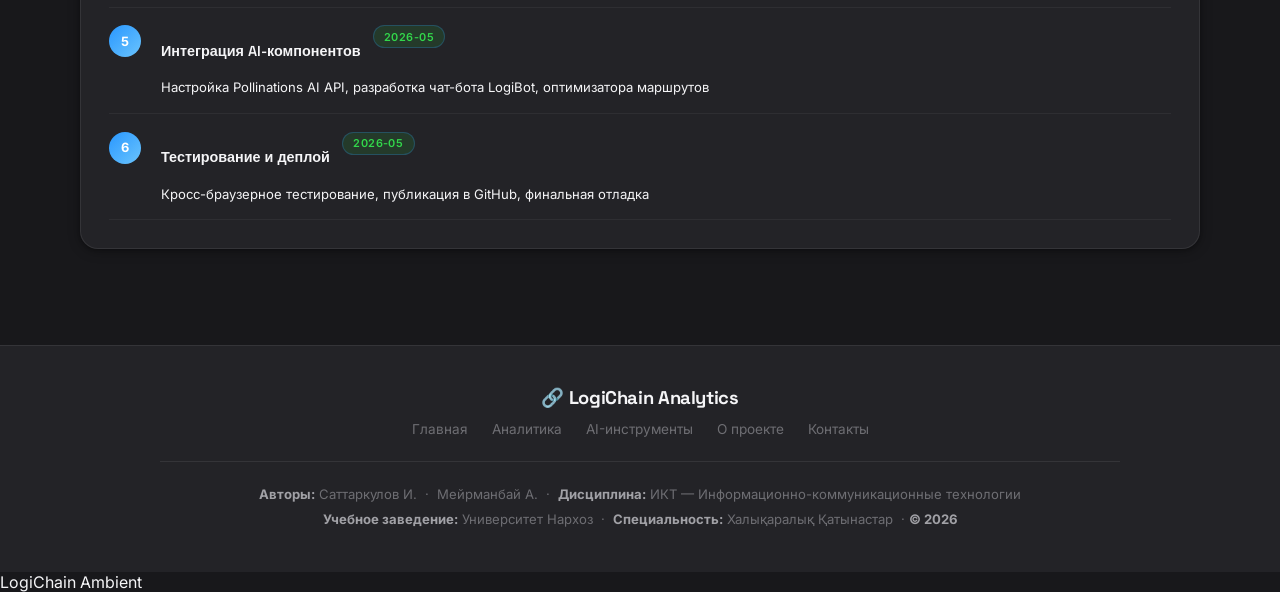
==== commit 59f8f6e3: "Add video sound toggle, defense cheat sheet and project report - style.css + main.js: .video-wrap wi" ====
--- a/about.html
+++ b/about.html
@@ -41,7 +41,10 @@
 
   <!-- VIDEO -->
   <div class="video-section reveal">
-    <video class="hero-video" src="about.mp4" autoplay muted loop playsinline></video>
+    <div class="video-wrap">
+      <video class="hero-video" src="about.mp4" autoplay muted loop playsinline></video>
+      <button class="video-sound-btn" onclick="toggleVideoSound(this)" title="Звук">🔇</button>
+    </div>
   </div>
 
   <!-- ABOUT CONTENT -->
--- a/style.css
+++ b/style.css
@@ -612,13 +612,41 @@
   display: flex;
   justify-content: center;
 }
+.video-wrap {
+  position: relative;
+  width: 100%;
+  max-width: 960px;
+}
 .hero-video {
   width: 100%;
-  max-width: 960px;
   max-height: 520px;
   object-fit: cover;
   display: block;
   border-radius: 12px;
+}
+.video-sound-btn {
+  position: absolute;
+  bottom: 0.75rem;
+  right: 0.75rem;
+  width: 38px;
+  height: 38px;
+  border-radius: 50%;
+  background: rgba(0,0,0,0.55);
+  backdrop-filter: blur(10px);
+  -webkit-backdrop-filter: blur(10px);
+  border: 1px solid rgba(255,255,255,0.18);
+  color: #fff;
+  font-size: 1.05rem;
+  cursor: pointer;
+  z-index: 10;
+  display: flex;
+  align-items: center;
+  justify-content: center;
+  transition: background 0.2s, transform 0.15s var(--spring);
+}
+.video-sound-btn:hover {
+  background: rgba(41,151,255,0.55);
+  transform: scale(1.1);
 }
 
 /* ── HEADER CONTROLS (lang + music) ─────────────────────────── */
